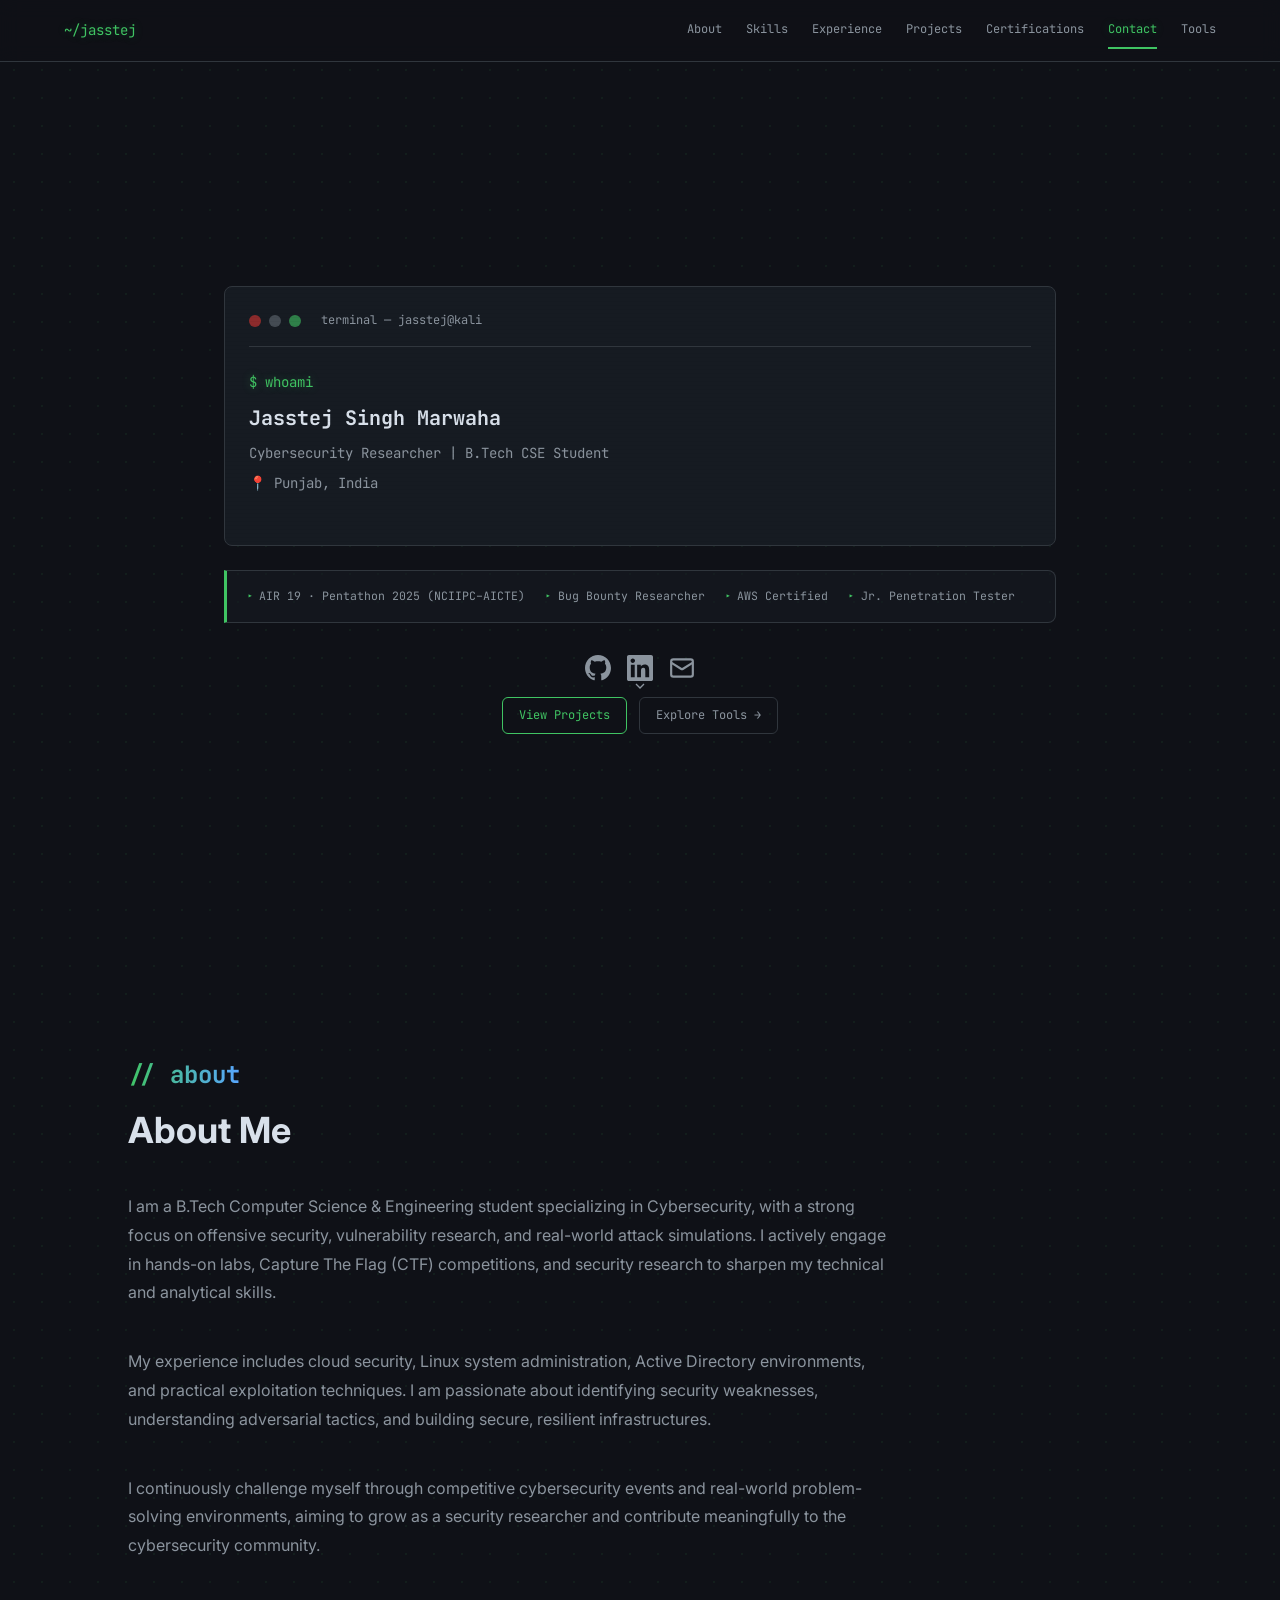
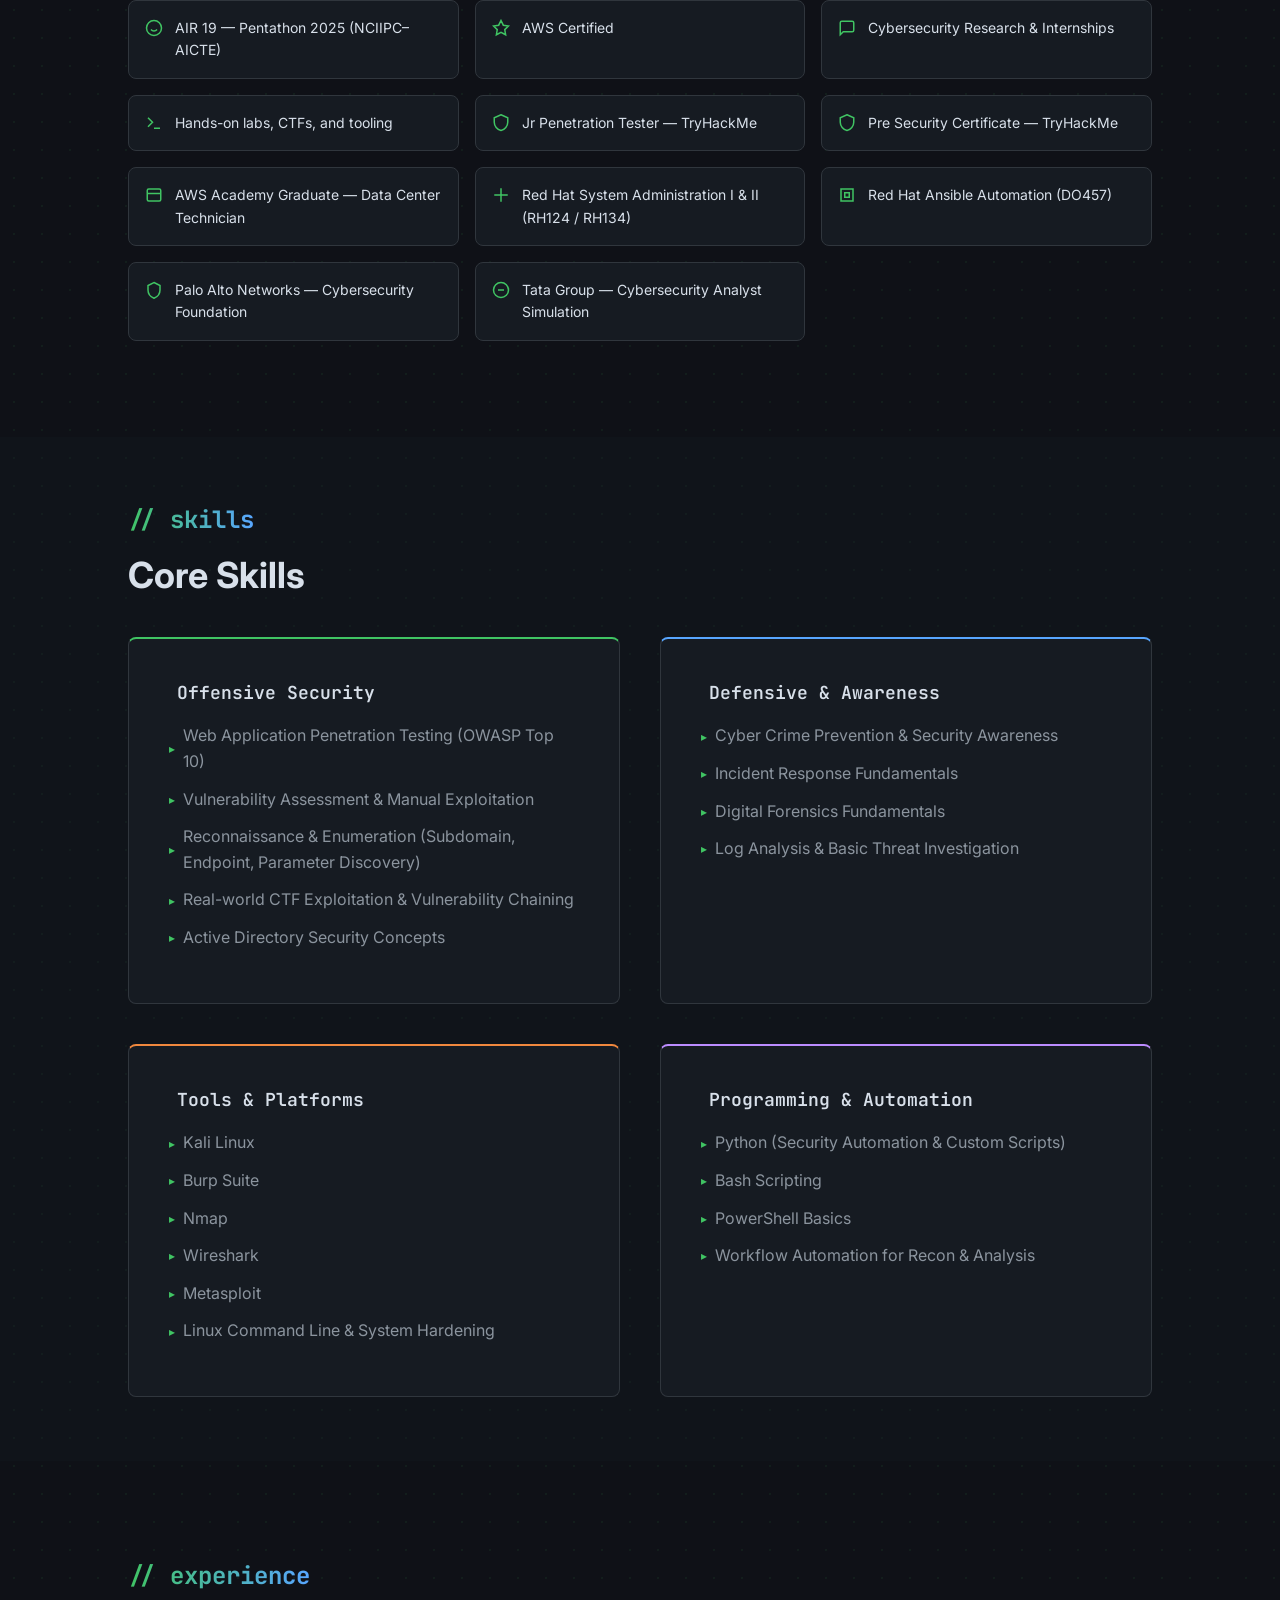
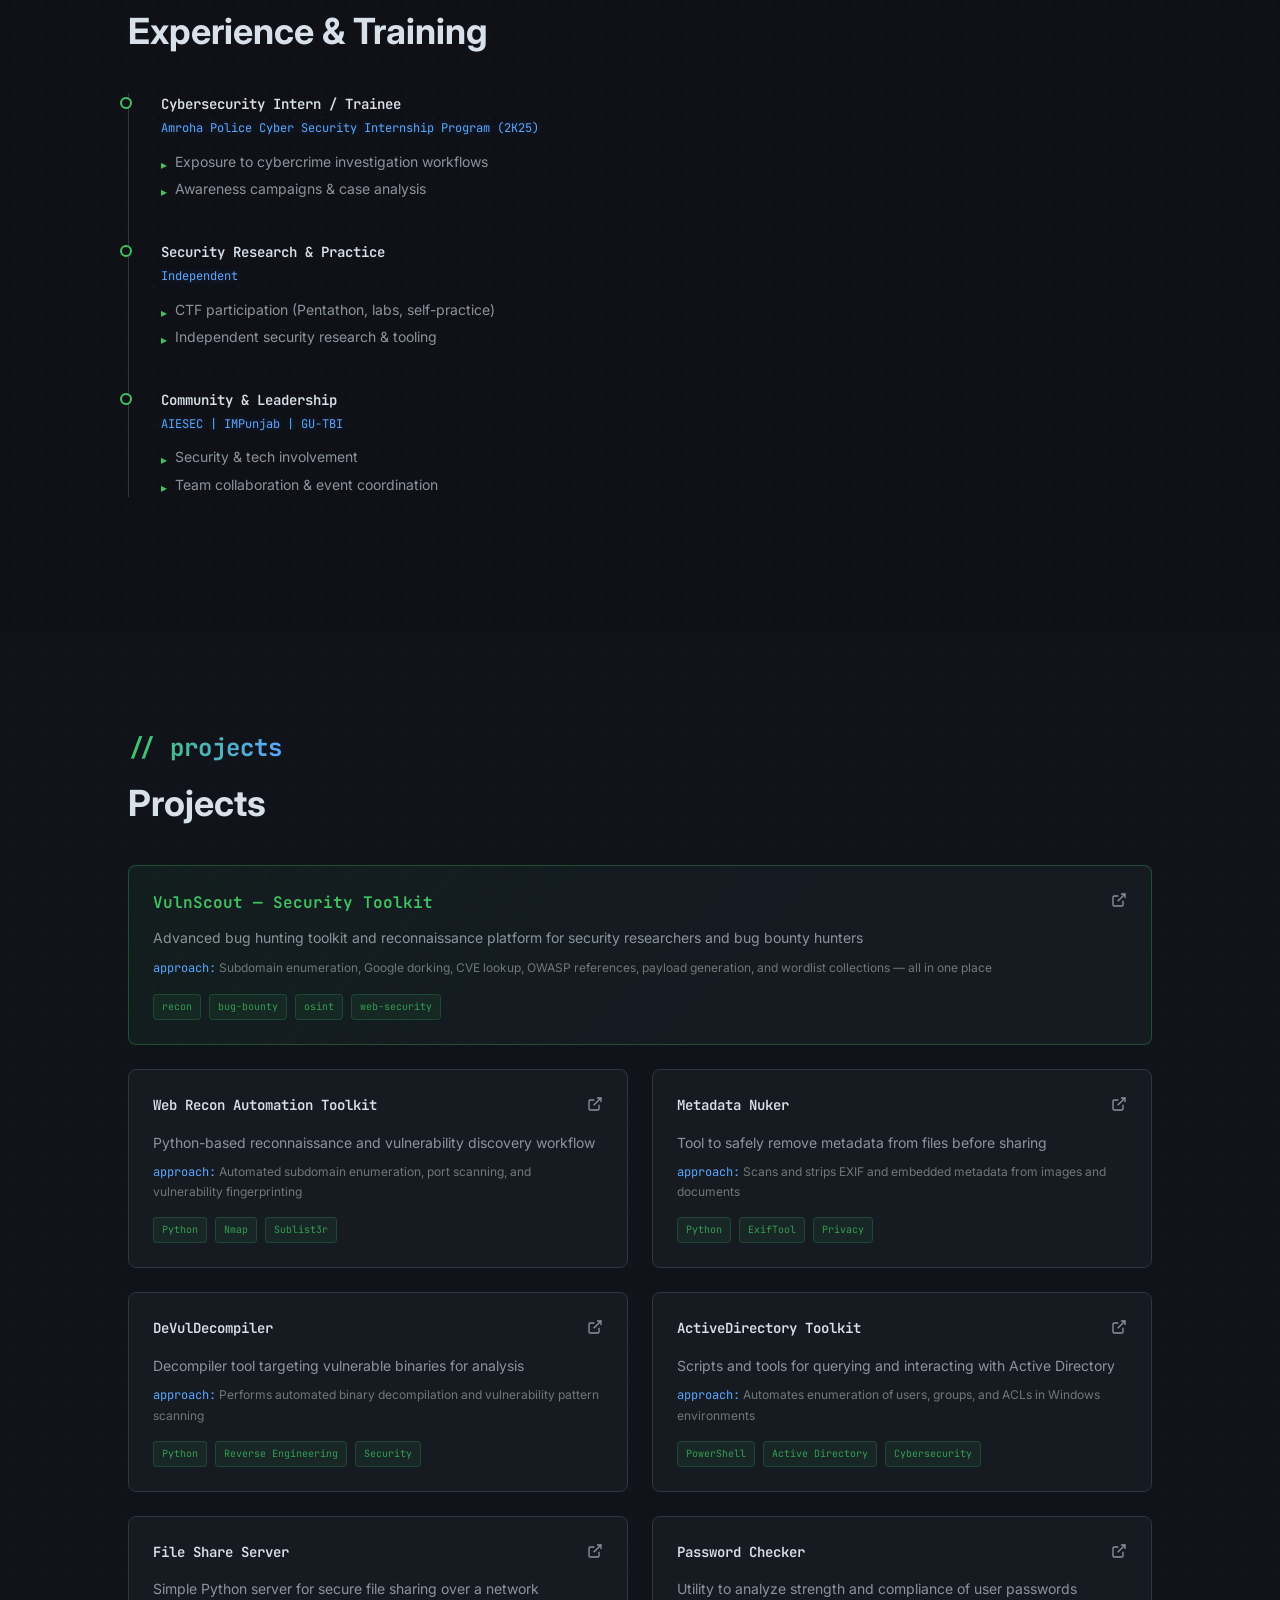
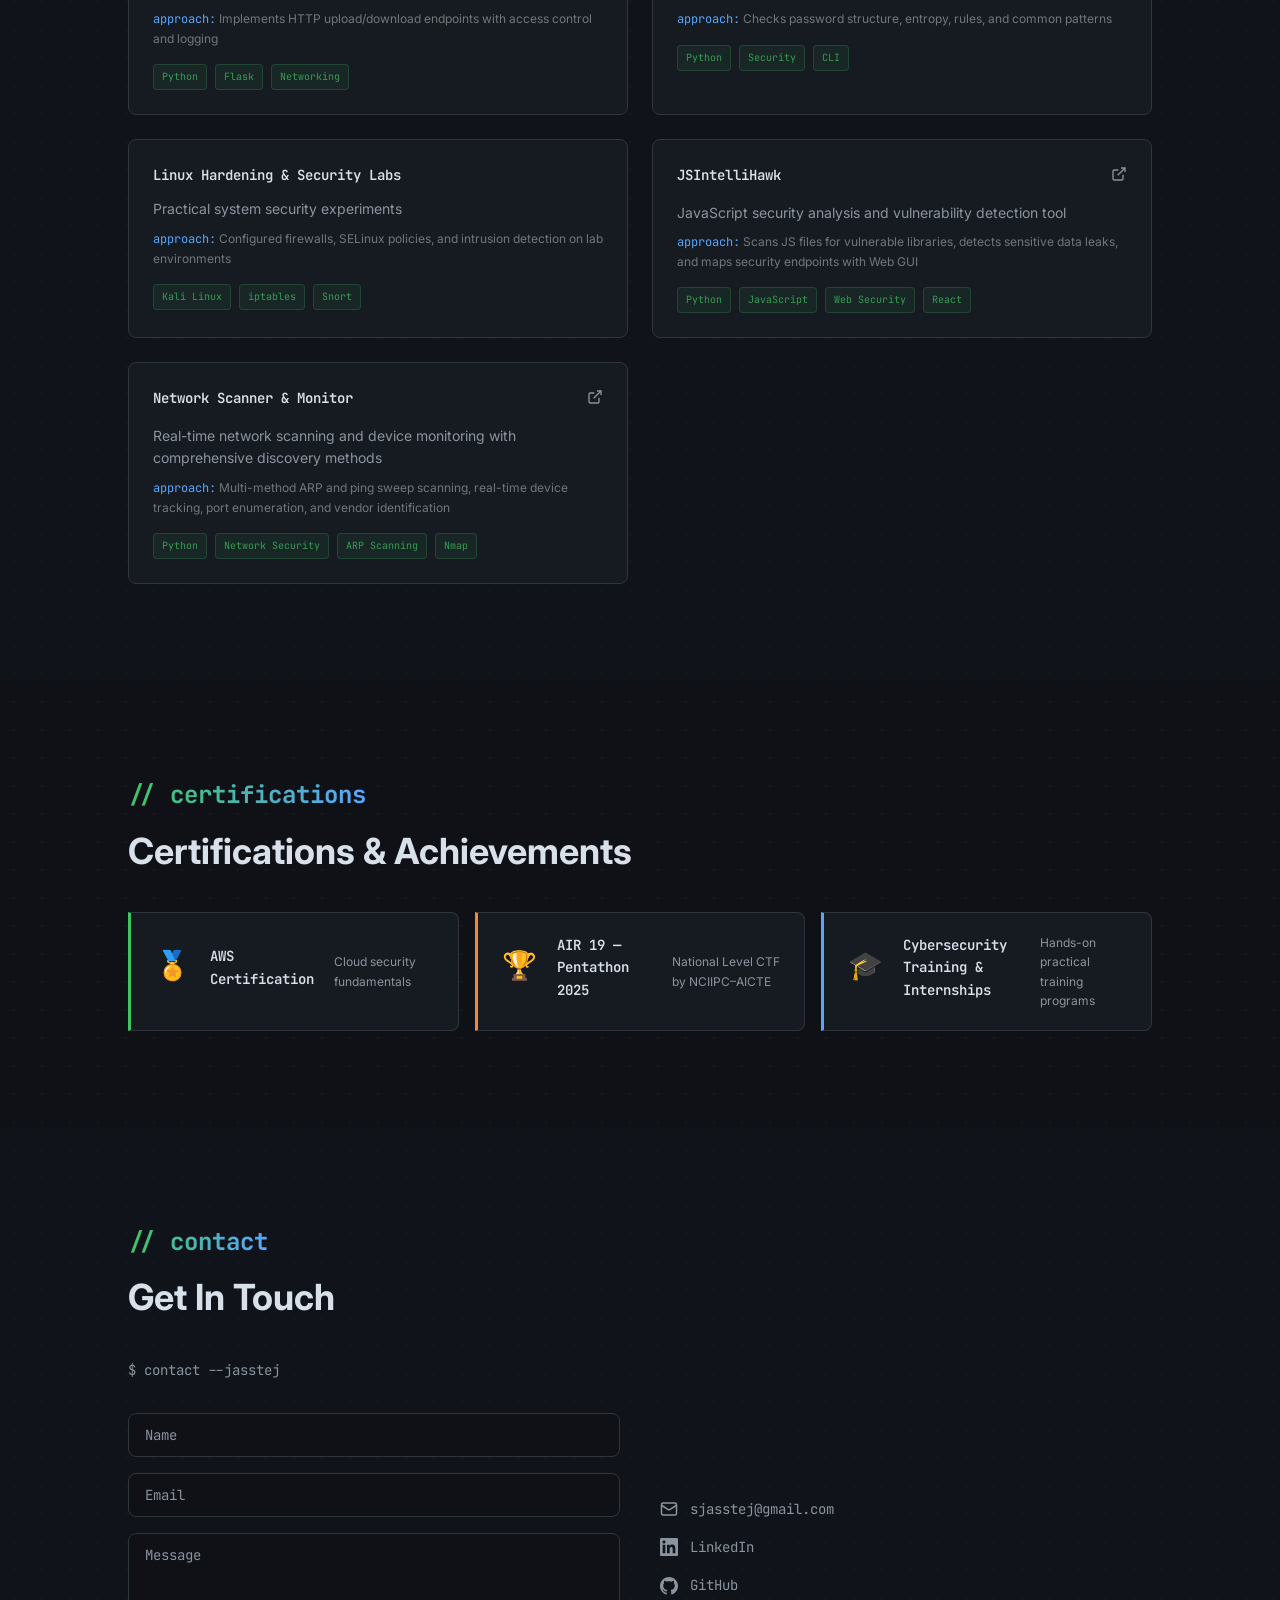
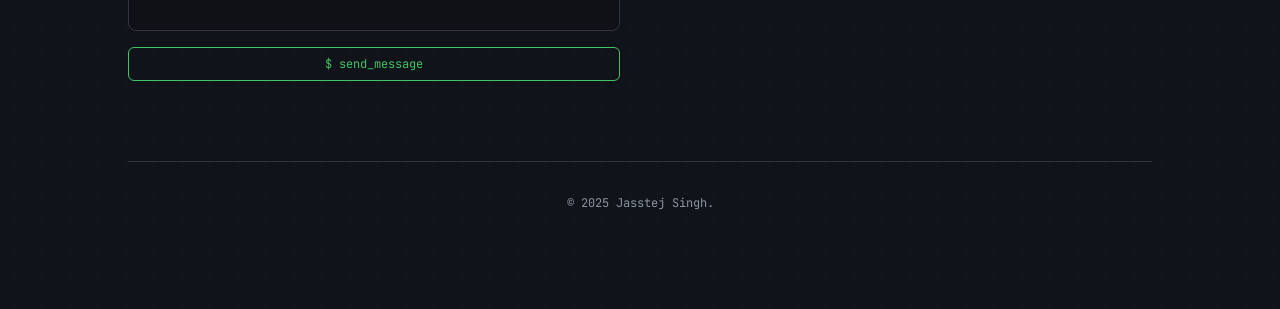
==== index.html @ 5287cfc9 "feat: fill out hero section with stats strip and second CTA - Add quick-stats strip below terminal (" ====
<!DOCTYPE html>
<html lang="en">

<head>
    <meta charset="UTF-8">
    <meta name="viewport" content="width=device-width, initial-scale=1.0">
    <title>Jasstej Singh - Cybersecurity Researcher</title>
    <link rel="stylesheet" href="styles.css">
</head>

<body>
    <!-- Navigation -->
    <nav class="navbar">
        <div class="navbar-container">
            <span class="navbar-logo">~/jasstej</span>

            <!-- Desktop Menu -->
            <div class="nav-links-desktop">
                <a href="#about" class="nav-link">About</a>
                <a href="#skills" class="nav-link">Skills</a>
                <a href="#experience" class="nav-link">Experience</a>
                <a href="#projects" class="nav-link">Projects</a>
                <a href="#certifications" class="nav-link">Certifications</a>
                <a href="#contact" class="nav-link">Contact</a>
                <a href="https://tools.jasstej.tech" class="nav-link" target="_blank" rel="noopener noreferrer">Tools</a>
            </div>

            <!-- Mobile Menu Toggle -->
            <button class="mobile-menu-toggle" id="mobileMenuBtn">
                <span></span>
                <span></span>
                <span></span>
            </button>
        </div>

        <!-- Mobile Menu -->
        <div class="nav-links-mobile" id="mobileMenu">
            <a href="#about" class="nav-link">About</a>
            <a href="#skills" class="nav-link">Skills</a>
            <a href="#experience" class="nav-link">Experience</a>
            <a href="#projects" class="nav-link">Projects</a>
            <a href="#certifications" class="nav-link">Certifications</a>
            <a href="#contact" class="nav-link">Contact</a>
            <a href="https://tools.jasstej.tech" class="nav-link" target="_blank" rel="noopener noreferrer">Tools</a>
        </div>
    </nav>

    <!-- Hero Section -->
    <section class="hero">
        <div class="hero-content">
            <div class="terminal-box">
                <!-- Terminal Header -->
                <div class="terminal-header">
                    <div class="terminal-button red"></div>
                    <div class="terminal-button yellow"></div>
                    <div class="terminal-button green"></div>
                    <span class="terminal-title">terminal — jasstej@kali</span>
                </div>

                <!-- Terminal Content -->
                <div class="terminal-body">
                    <div class="terminal-line command">
                        <span class="prefix">$ </span><span class="text">whoami</span>
                    </div>
                    <div class="terminal-line output name">Jasstej Singh Marwaha</div>
                    <div class="terminal-line output title">Cybersecurity Researcher | B.Tech CSE Student</div>
                    <div class="terminal-line output location">Punjab, India</div>
                    <div class="terminal-line command prompt">
                        $ <span class="cursor">▋</span>
                    </div>
                </div>
            </div>

            <!-- Quick Stats -->
            <div class="hero-stats">
                <span class="hero-stat"><span class="stat-bullet">▸</span> AIR 19 · Pentathon 2025 (NCIIPC–AICTE)</span>
                <span class="hero-stat"><span class="stat-bullet">▸</span> Bug Bounty Researcher</span>
                <span class="hero-stat"><span class="stat-bullet">▸</span> AWS Certified</span>
                <span class="hero-stat"><span class="stat-bullet">▸</span> Jr. Penetration Tester</span>
            </div>

            <!-- Social Links & CTAs -->
            <div class="hero-actions">
                <div class="social-links">
                    <a href="https://github.com/jasstej" target="_blank" rel="noopener noreferrer" class="social-icon"
                        title="GitHub">
                        <svg width="40" height="40" viewBox="0 0 24 24" fill="currentColor">
                            <path
                                d="M12 0c-6.626 0-12 5.373-12 12 0 5.302 3.438 9.8 8.207 11.387.599.111.793-.261.793-.577v-2.234c-3.338.726-4.033-1.416-4.033-1.416-.546-1.387-1.333-1.756-1.333-1.756-1.089-.745.083-.729.083-.729 1.205.084 1.839 1.237 1.839 1.237 1.07 1.834 2.807 1.304 3.492.997.107-.775.418-1.305.762-1.604-2.665-.305-5.467-1.334-5.467-5.931 0-1.311.469-2.381 1.236-3.221-.124-.303-.535-1.524.117-3.176 0 0 1.008-.322 3.301 1.23.957-.266 1.983-.399 3.003-.404 1.02.005 2.047.138 3.006.404 2.291-1.552 3.297-1.23 3.297-1.23.653 1.653.242 2.874.118 3.176.77.84 1.235 1.911 1.235 3.221 0 4.609-2.807 5.624-5.479 5.921.43.372.823 1.102.823 2.222v 3.293c0 .319.192.694.801.576 4.765-1.589 8.199-6.086 8.199-11.386 0-6.627-5.373-12-12-12z" />
                        </svg>
                    </a>
                    <a href="https://linkedin.com/in/jasstej-singh" target="_blank" rel="noopener noreferrer"
                        class="social-icon" title="LinkedIn">
                        <svg width="40" height="40" viewBox="0 0 24 24" fill="currentColor">
                            <path
                                d="M20.447 20.452h-3.554v-5.569c0-1.328-.027-3.037-1.852-3.037-1.853 0-2.136 1.445-2.136 2.939v5.667H9.351V9h3.414v1.561h.046c.477-.9 1.637-1.85 3.37-1.85 3.601 0 4.267 2.37 4.267 5.455v6.286zM5.337 7.433c-1.144 0-2.063-.926-2.063-2.065 0-1.138.92-2.063 2.063-2.063 1.14 0 2.064.925 2.064 2.063 0 1.139-.925 2.065-2.064 2.065zm1.782 13.019H3.555V9h3.564v11.452zM22.225 0H1.771C.792 0 0 .774 0 1.729v20.542C0 23.227.792 24 1.771 24h20.451C23.2 24 24 23.227 24 22.271V1.729C24 .774 23.2 0 22.225 0z" />
                        </svg>
                    </a>
                    <a href="mailto:jasstej@gmail.com" class="social-icon" title="Email">
                        <svg width="40" height="40" viewBox="0 0 24 24" fill="none" stroke="currentColor"
                            stroke-width="2">
                            <rect x="2" y="4" width="20" height="16" rx="2"></rect>
                            <path d="m22 7-8.97 5.7a1.94 1.94 0 0 1-2.06 0L2 7"></path>
                        </svg>
                    </a>
                </div>

                <div class="cta-buttons">
                    <a href="#projects" class="btn btn-primary">View Projects</a>
                    <a href="https://tools.jasstej.tech" target="_blank" rel="noopener noreferrer" class="btn btn-secondary">Explore Tools →</a>
                </div>
            </div>

            <!-- Scroll Indicator -->
            <div class="scroll-indicator">
                <svg width="16" height="16" viewBox="0 0 24 24" fill="none" stroke="currentColor" stroke-width="2">
                    <polyline points="6 9 12 15 18 9"></polyline>
                </svg>
            </div>
        </div>
    </section>

    <!-- About Section -->
    <section id="about" class="about-section">
        <div class="section-container">
            <div class="section-header">
                <h2 class="section-label">// about</h2>
                <h3 class="section-title">About Me</h3>
            </div>

            <p class="section-bio">
                I am a B.Tech Computer Science & Engineering student specializing in Cybersecurity, with a strong focus on offensive security, vulnerability research, and real-world attack simulations. I actively engage in hands-on labs, Capture The Flag (CTF) competitions, and security research to sharpen my technical and analytical skills.
            </p>

            <p class="section-bio">
                My experience includes cloud security, Linux system administration, Active Directory environments, and practical exploitation techniques. I am passionate about identifying security weaknesses, understanding adversarial tactics, and building secure, resilient infrastructures.
            </p>

            <p class="section-bio">
                I continuously challenge myself through competitive cybersecurity events and real-world problem-solving environments, aiming to grow as a security researcher and contribute meaningfully to the cybersecurity community.
            </p>

            <div class="highlights-grid">
                <div class="highlight-card">
                    <svg class="highlight-icon" viewBox="0 0 24 24" fill="none" stroke="currentColor" stroke-width="2">
                        <circle cx="12" cy="12" r="10"></circle>
                        <path d="M8 14s1.5 2 4 2 4-2 4-2"></path>
                        <line x1="9" y1="9" x2="9.01" y2="9"></line>
                        <line x1="15" y1="9" x2="15.01" y2="9"></line>
                    </svg>
                    <span>AIR 19 — Pentathon 2025 (NCIIPC–AICTE)</span>
                </div>
                <div class="highlight-card">
                    <svg class="highlight-icon" viewBox="0 0 24 24" fill="none" stroke="currentColor" stroke-width="2">
                        <path
                            d="M12 2l3.09 6.26L22 9.27l-5 4.87 1.18 6.88L12 17.77l-6.18 3.25L7 14.14 2 9.27l6.91-1.01L12 2z">
                        </path>
                    </svg>
                    <span>AWS Certified</span>
                </div>
                <div class="highlight-card">
                    <svg class="highlight-icon" viewBox="0 0 24 24" fill="none" stroke="currentColor" stroke-width="2">
                        <path d="M21 15a2 2 0 0 1-2 2H7l-4 4V5a2 2 0 0 1 2-2h14a2 2 0 0 1 2 2z"></path>
                    </svg>
                    <span>Cybersecurity Research & Internships</span>
                </div>
                <div class="highlight-card">
                    <svg class="highlight-icon" viewBox="0 0 24 24" fill="none" stroke="currentColor" stroke-width="2">
                        <polyline points="4 17 10 11 4 5"></polyline>
                        <line x1="12" y1="19" x2="20" y2="19"></line>
                    </svg>
                    <span>Hands-on labs, CTFs, and tooling</span>
                </div>
                <div class="highlight-card">
                    <svg class="highlight-icon" viewBox="0 0 24 24" fill="none" stroke="currentColor" stroke-width="2">
                        <path d="M12 1l9 4v6c0 5-3.8 9.7-9 11-5.2-1.3-9-6-9-11V5l9-4z"></path>
                    </svg>
                    <span>Jr Penetration Tester — TryHackMe</span>
                </div>
                <div class="highlight-card">
                    <svg class="highlight-icon" viewBox="0 0 24 24" fill="none" stroke="currentColor" stroke-width="2">
                        <path d="M12 1l9 4v6c0 5-3.8 9.7-9 11-5.2-1.3-9-6-9-11V5l9-4z"></path>
                    </svg>
                    <span>Pre Security Certificate — TryHackMe</span>
                </div>
                <div class="highlight-card">
                    <svg class="highlight-icon" viewBox="0 0 24 24" fill="none" stroke="currentColor" stroke-width="2">
                        <rect x="3" y="4" width="18" height="16" rx="2"></rect>
                        <line x1="3" y1="10" x2="21" y2="10"></line>
                    </svg>
                    <span>AWS Academy Graduate — Data Center Technician</span>
                </div>
                <div class="highlight-card">
                    <svg class="highlight-icon" viewBox="0 0 24 24" fill="none" stroke="currentColor" stroke-width="2">
                        <path d="M3 12h18"></path>
                        <path d="M12 3v18"></path>
                    </svg>
                    <span>Red Hat System Administration I & II (RH124 / RH134)</span>
                </div>
                <div class="highlight-card">
                    <svg class="highlight-icon" viewBox="0 0 24 24" fill="none" stroke="currentColor" stroke-width="2">
                        <path d="M4 4h16v16H4z"></path>
                        <path d="M9 9h6v6H9z"></path>
                    </svg>
                    <span>Red Hat Ansible Automation (DO457)</span>
                </div>
                <div class="highlight-card">
                    <svg class="highlight-icon" viewBox="0 0 24 24" fill="none" stroke="currentColor" stroke-width="2">
                        <path d="M12 2l8 4v6c0 5-3 9-8 11-5-2-8-6-8-11V6l8-4z"></path>
                    </svg>
                    <span>Palo Alto Networks — Cybersecurity Foundation</span>
                </div>
                <div class="highlight-card">
                    <svg class="highlight-icon" viewBox="0 0 24 24" fill="none" stroke="currentColor" stroke-width="2">
                        <circle cx="12" cy="12" r="10"></circle>
                        <path d="M8 12h8"></path>
                    </svg>
                    <span>Tata Group — Cybersecurity Analyst Simulation</span>
                </div>
            </div>
        </div>
    </section>


    <!-- Skills Section -->
    <section id="skills" class="skills-section">
        <div class="section-container">
            <div class="section-header">
                <h2 class="section-label">// skills</h2>
                <h3 class="section-title">Core Skills</h3>
            </div>

            <div class="skills-grid">
                <div class="skill-card">
                    <div class="skill-header">
                        <span class="skill-icon"></span>
                        <h4>Offensive Security</h4>
                    </div>
                    <ul class="skill-list">
                        <li>Web Application Penetration Testing (OWASP Top 10)</li>
                        <li>Vulnerability Assessment & Manual Exploitation</li>
                        <li>Reconnaissance & Enumeration (Subdomain, Endpoint, Parameter Discovery)</li>
                        <li>Real-world CTF Exploitation & Vulnerability Chaining</li>
                        <li>Active Directory Security Concepts</li>
                    </ul>
                </div>

                <div class="skill-card">
                    <div class="skill-header">
                        <span class="skill-icon"></span>
                        <h4>Defensive & Awareness</h4>
                    </div>
                    <ul class="skill-list">
                        <li>Cyber Crime Prevention & Security Awareness</li>
                        <li>Incident Response Fundamentals</li>
                        <li>Digital Forensics Fundamentals</li>
                        <li>Log Analysis & Basic Threat Investigation</li>
                    </ul>
                </div>

                <div class="skill-card">
                    <div class="skill-header">
                        <span class="skill-icon"></span>
                        <h4>Tools & Platforms</h4>
                    </div>
                    <ul class="skill-list">
                        <li>Kali Linux</li>
                        <li>Burp Suite</li>
                        <li>Nmap</li>
                        <li>Wireshark</li>
                        <li>Metasploit</li>
                        <li>Linux Command Line & System Hardening</li>
                    </ul>
                </div>

                <div class="skill-card">
                    <div class="skill-header">
                        <span class="skill-icon"></span>
                        <h4>Programming & Automation</h4>
                    </div>
                    <ul class="skill-list">
                        <li>Python (Security Automation & Custom Scripts)</li>
                        <li>Bash Scripting</li>
                        <li>PowerShell Basics</li>
                        <li>Workflow Automation for Recon & Analysis</li>
                    </ul>
                </div>
            </div>
        </div>
    </section>

    <!-- Experience Section -->
    <section id="experience" class="experience-section">
        <div class="section-container">
            <div class="section-header">
                <h2 class="section-label">// experience</h2>
                <h3 class="section-title">Experience & Training</h3>
            </div>

            <div class="experience-timeline">
                <div class="timeline-item">
                    <div class="timeline-dot"></div>
                    <div class="timeline-content">
                        <h4 class="experience-role">Cybersecurity Intern / Trainee</h4>
                        <p class="experience-org">Amroha Police Cyber Security Internship Program (2K25)</p>
                        <ul class="experience-details">
                            <li>Exposure to cybercrime investigation workflows</li>
                            <li>Awareness campaigns & case analysis</li>
                        </ul>
                    </div>
                </div>

                <div class="timeline-item">
                    <div class="timeline-dot"></div>
                    <div class="timeline-content">
                        <h4 class="experience-role">Security Research & Practice</h4>
                        <p class="experience-org">Independent</p>
                        <ul class="experience-details">
                            <li>CTF participation (Pentathon, labs, self-practice)</li>
                            <li>Independent security research & tooling</li>
                        </ul>
                    </div>
                </div>

                <div class="timeline-item">
                    <div class="timeline-dot"></div>
                    <div class="timeline-content">
                        <h4 class="experience-role">Community & Leadership</h4>
                        <p class="experience-org">AIESEC | IMPunjab | GU-TBI</p>
                        <ul class="experience-details">
                            <li>Security & tech involvement</li>
                            <li>Team collaboration & event coordination</li>
                        </ul>
                    </div>
                </div>
            </div>
        </div>
    </section>

    <!-- Projects Section -->
    <section id="projects" class="projects-section">
        <div class="section-container">
            <div class="section-header">
                <h2 class="section-label">// projects</h2>
                <h3 class="section-title">Projects</h3>
            </div>


            <div class="projects-grid">
                <div class="project-card project-card-featured">
                    <div class="project-header">
                        <h4 class="project-title">VulnScout — Security Toolkit</h4>
                        <a href="https://tools.jasstej.tech" target="_blank" rel="noopener noreferrer"
                            class="project-link" title="Open tools.jasstej.tech">
                            <svg width="16" height="16" viewBox="0 0 24 24" fill="none" stroke="currentColor"
                                stroke-width="2">
                                <path d="M18 13v6a2 2 0 0 1-2 2H5a2 2 0 0 1-2-2V8a2 2 0 0 1 2-2h6"></path>
                                <polyline points="15 3 21 3 21 9"></polyline>
                                <line x1="10" y1="14" x2="21" y2="3"></line>
                            </svg>
                        </a>
                    </div>
                    <p class="project-description">Advanced bug hunting toolkit and reconnaissance platform for security researchers and bug bounty hunters</p>
                    <p class="project-approach"><span class="approach-label">approach:</span> Subdomain enumeration, Google dorking, CVE lookup, OWASP references, payload generation, and wordlist collections — all in one place</p>
                    <div class="project-tags">
                        <span class="tag">recon</span>
                        <span class="tag">bug-bounty</span>
                        <span class="tag">osint</span>
                        <span class="tag">web-security</span>
                    </div>
                </div>

                <div class="project-card">
                    <div class="project-header">
                        <h4 class="project-title">Web Recon Automation Toolkit</h4>
                        <a href="https://github.com/jasstej/DorkVault" target="_blank" rel="noopener noreferrer"
                            class="project-link">
                            <svg width="16" height="16" viewBox="0 0 24 24" fill="none" stroke="currentColor"
                                stroke-width="2">
                                <path d="M18 13v6a2 2 0 0 1-2 2H5a2 2 0 0 1-2-2V8a2 2 0 0 1 2-2h6"></path>
                                <polyline points="15 3 21 3 21 9"></polyline>
                                <line x1="10" y1="14" x2="21" y2="3"></line>
                            </svg>
                        </a>
                    </div>
                    <p class="project-description">Python-based reconnaissance and vulnerability discovery workflow</p>
                    <p class="project-approach"><span class="approach-label">approach:</span> Automated subdomain
                        enumeration, port scanning, and vulnerability fingerprinting</p>
                    <div class="project-tags">
                        <span class="tag">Python</span>
                        <span class="tag">Nmap</span>
                        <span class="tag">Sublist3r</span>
                    </div>
                </div>

                <div class="project-card">
                    <div class="project-header">
                        <h4 class="project-title">Metadata Nuker</h4>
                        <a href="https://github.com/jasstej/Metadata_nuker" target="_blank" rel="noopener noreferrer"
                            class="project-link">
                            <svg width="16" height="16" viewBox="0 0 24 24" fill="none" stroke="currentColor"
                                stroke-width="2">
                                <path d="M18 13v6a2 2 0 0 1-2 2H5a2 2 0 0 1-2-2V8a2 2 0 0 1 2-2h6"></path>
                                <polyline points="15 3 21 3 21 9"></polyline>
                                <line x1="10" y1="14" x2="21" y2="3"></line>
                            </svg>
                        </a>
                    </div>
                    <p class="project-description">Tool to safely remove metadata from files before sharing</p>
                    <p class="project-approach">
                        <span class="approach-label">approach:</span> Scans and strips EXIF and embedded metadata from
                        images and documents
                    </p>
                    <div class="project-tags">
                        <span class="tag">Python</span>
                        <span class="tag">ExifTool</span>
                        <span class="tag">Privacy</span>
                    </div>
                </div>

                <div class="project-card">
                    <div class="project-header">
                        <h4 class="project-title">DeVulDecompiler</h4>
                        <a href="https://github.com/jasstej/DeVulDecompiler" target="_blank" rel="noopener noreferrer"
                            class="project-link">
                            <svg width="16" height="16" viewBox="0 0 24 24" fill="none" stroke="currentColor"
                                stroke-width="2">
                                <path d="M18 13v6a2 2 0 0 1-2 2H5a2 2 0 0 1-2-2V8a2 2 0 0 1 2-2h6"></path>
                                <polyline points="15 3 21 3 21 9"></polyline>
                                <line x1="10" y1="14" x2="21" y2="3"></line>
                            </svg>
                        </a>
                    </div>
                    <p class="project-description">Decompiler tool targeting vulnerable binaries for analysis</p>
                    <p class="project-approach">
                        <span class="approach-label">approach:</span> Performs automated binary decompilation and
                        vulnerability pattern scanning
                    </p>
                    <div class="project-tags">
                        <span class="tag">Python</span>
                        <span class="tag">Reverse Engineering</span>
                        <span class="tag">Security</span>
                    </div>
                </div>

                <div class="project-card">
                    <div class="project-header">
                        <h4 class="project-title">ActiveDirectory Toolkit</h4>
                        <a href="https://github.com/jasstej/ActiveDirectory" target="_blank" rel="noopener noreferrer"
                            class="project-link">
                            <svg width="16" height="16" viewBox="0 0 24 24" fill="none" stroke="currentColor"
                                stroke-width="2">
                                <path d="M18 13v6a2 2 0 0 1-2 2H5a2 2 0 0 1-2-2V8a2 2 0 0 1 2-2h6"></path>
                                <polyline points="15 3 21 3 21 9"></polyline>
                                <line x1="10" y1="14" x2="21" y2="3"></line>
                            </svg>
                        </a>
                    </div>
                    <p class="project-description">Scripts and tools for querying and interacting with Active Directory
                    </p>
                    <p class="project-approach">
                        <span class="approach-label">approach:</span> Automates enumeration of users, groups, and ACLs
                        in Windows environments
                    </p>
                    <div class="project-tags">
                        <span class="tag">PowerShell</span>
                        <span class="tag">Active Directory</span>
                        <span class="tag">Cybersecurity</span>
                    </div>
                </div>
                <div class="project-card">
                    <div class="project-header">
                        <h4 class="project-title">File Share Server</h4>
                        <a href="https://github.com/jasstej/file-share-server" target="_blank" rel="noopener noreferrer"
                            class="project-link">
                            <svg width="16" height="16" viewBox="0 0 24 24" fill="none" stroke="currentColor"
                                stroke-width="2">
                                <path d="M18 13v6a2 2 0 0 1-2 2H5a2 2 0 0 1-2-2V8a2 2 0 0 1 2-2h6"></path>
                                <polyline points="15 3 21 3 21 9"></polyline>
                                <line x1="10" y1="14" x2="21" y2="3"></line>
                            </svg>
                        </a>
                    </div>
                    <p class="project-description">Simple Python server for secure file sharing over a network</p>
                    <p class="project-approach">
                        <span class="approach-label">approach:</span> Implements HTTP upload/download endpoints with
                        access control and logging
                    </p>
                    <div class="project-tags">
                        <span class="tag">Python</span>
                        <span class="tag">Flask</span>
                        <span class="tag">Networking</span>
                    </div>
                </div>
                <div class="project-card">
                    <div class="project-header">
                        <h4 class="project-title">Password Checker</h4>
                        <a href="https://github.com/jasstej/Password_checker" target="_blank" rel="noopener noreferrer"
                            class="project-link">
                            <svg width="16" height="16" viewBox="0 0 24 24" fill="none" stroke="currentColor"
                                stroke-width="2">
                                <path d="M18 13v6a2 2 0 0 1-2 2H5a2 2 0 0 1-2-2V8a2 2 0 0 1 2-2h6"></path>
                                <polyline points="15 3 21 3 21 9"></polyline>
                                <line x1="10" y1="14" x2="21" y2="3"></line>
                            </svg>
                        </a>
                    </div>
                    <p class="project-description">Utility to analyze strength and compliance of user passwords</p>
                    <p class="project-approach">
                        <span class="approach-label">approach:</span> Checks password structure, entropy, rules, and
                        common patterns
                    </p>
                    <div class="project-tags">
                        <span class="tag">Python</span>
                        <span class="tag">Security</span>
                        <span class="tag">CLI</span>
                    </div>
                </div>

                <div class="project-card">
                    <div class="project-header">
                        <h4 class="project-title">Linux Hardening & Security Labs</h4>
                    </div>
                    <p class="project-description">Practical system security experiments</p>
                    <p class="project-approach"><span class="approach-label">approach:</span> Configured firewalls,
                        SELinux policies, and intrusion detection on lab environments</p>
                    <div class="project-tags">
                        <span class="tag">Kali Linux</span>
                        <span class="tag">iptables</span>
                        <span class="tag">Snort</span>
                    </div>
                </div>

                <div class="project-card">
                    <div class="project-header">
                        <h4 class="project-title">JSIntelliHawk</h4>
                        <a href="https://github.com/jasstej/JSIntelliHawk" target="_blank" rel="noopener noreferrer"
                            class="project-link">
                            <svg width="16" height="16" viewBox="0 0 24 24" fill="none" stroke="currentColor"
                                stroke-width="2">
                                <path d="M18 13v6a2 2 0 0 1-2 2H5a2 2 0 0 1-2-2V8a2 2 0 0 1 2-2h6"></path>
                                <polyline points="15 3 21 3 21 9"></polyline>
                                <line x1="10" y1="14" x2="21" y2="3"></line>
                            </svg>
                        </a>
                    </div>
                    <p class="project-description">JavaScript security analysis and vulnerability detection tool</p>
                    <p class="project-approach"><span class="approach-label">approach:</span> Scans JS files for vulnerable libraries, detects sensitive data leaks, and maps security endpoints with Web GUI</p>
                    <div class="project-tags">
                        <span class="tag">Python</span>
                        <span class="tag">JavaScript</span>
                        <span class="tag">Web Security</span>
                        <span class="tag">React</span>
                    </div>
                </div>

                <div class="project-card">
                    <div class="project-header">
                        <h4 class="project-title">Network Scanner & Monitor</h4>
                        <a href="https://github.com/jasstej/scanner" target="_blank" rel="noopener noreferrer"
                            class="project-link">
                            <svg width="16" height="16" viewBox="0 0 24 24" fill="none" stroke="currentColor"
                                stroke-width="2">
                                <path d="M18 13v6a2 2 0 0 1-2 2H5a2 2 0 0 1-2-2V8a2 2 0 0 1 2-2h6"></path>
                                <polyline points="15 3 21 3 21 9"></polyline>
                                <line x1="10" y1="14" x2="21" y2="3"></line>
                            </svg>
                        </a>
                    </div>
                    <p class="project-description">Real-time network scanning and device monitoring with comprehensive discovery methods</p>
                    <p class="project-approach"><span class="approach-label">approach:</span> Multi-method ARP and ping sweep scanning, real-time device tracking, port enumeration, and vendor identification</p>
                    <div class="project-tags">
                        <span class="tag">Python</span>
                        <span class="tag">Network Security</span>
                        <span class="tag">ARP Scanning</span>
                        <span class="tag">Nmap</span>
                    </div>
                </div>
            </div>
        </div>
    </section>

    <!-- Certifications Section -->
    <section id="certifications" class="certifications-section">
        <div class="section-container">
            <div class="section-header">
                <h2 class="section-label">// certifications</h2>
                <h3 class="section-title">Certifications & Achievements</h3>
            </div>

            <div class="certifications-grid">
                <div class="cert-card">
                    <div class="cert-icon">🏅</div>
                    <h4 class="cert-title">AWS Certification</h4>
                    <p class="cert-description">Cloud security fundamentals</p>
                </div>

                <div class="cert-card">
                    <div class="cert-icon">🏆</div>
                    <h4 class="cert-title">AIR 19 — Pentathon 2025</h4>
                    <p class="cert-description">National Level CTF by NCIIPC–AICTE</p>
                </div>

                <div class="cert-card">
                    <div class="cert-icon">🎓</div>
                    <h4 class="cert-title">Cybersecurity Training & Internships</h4>
                    <p class="cert-description">Hands-on practical training programs</p>
                </div>
            </div>
        </div>
    </section>

    <!-- Contact Section -->
    <section id="contact" class="contact-section">
        <div class="section-container">
            <div class="section-header">
                <h2 class="section-label">// contact</h2>
                <h3 class="section-title">Get In Touch</h3>
                <p class="contact-subtitle">$ contact --jasstej</p>
            </div>

            <div class="contact-content">
                <form class="contact-form" id="contactForm">
                    <input type="text" placeholder="Name" id="nameInput" required class="contact-input">
                    <input type="email" placeholder="Email" id="emailInput" required class="contact-input">
                    <textarea placeholder="Message" rows="4" id="messageInput" required
                        class="contact-input contact-textarea"></textarea>
                    <button type="submit" class="btn btn-primary">$ send_message</button>
                </form>

                <div class="contact-links">
                    <a href="mailto:sjasstej@gmail.com" class="contact-link">
                        <svg width="18" height="18" viewBox="0 0 24 24" fill="none" stroke="currentColor"
                            stroke-width="2">
                            <rect x="2" y="4" width="20" height="16" rx="2"></rect>
                            <path d="m22 7-8.97 5.7a1.94 1.94 0 0 1-2.06 0L2 7"></path>
                        </svg>
                        <span>sjasstej@gmail.com</span>
                    </a>
                    <a href="https://linkedin.com/in/jasstej-singh" target="_blank" rel="noopener noreferrer"
                        class="contact-link">
                        <svg width="18" height="18" viewBox="0 0 24 24" fill="currentColor">
                            <path
                                d="M20.447 20.452h-3.554v-5.569c0-1.328-.027-3.037-1.852-3.037-1.853 0-2.136 1.445-2.136 2.939v5.667H9.351V9h3.414v1.561h.046c.477-.9 1.637-1.85 3.37-1.85 3.601 0 4.267 2.37 4.267 5.455v6.286zM5.337 7.433c-1.144 0-2.063-.926-2.063-2.065 0-1.138.92-2.063 2.063-2.063 1.14 0 2.064.925 2.064 2.063 0 1.139-.925 2.065-2.064 2.065zm1.782 13.019H3.555V9h3.564v11.452zM22.225 0H1.771C.792 0 0 .774 0 1.729v20.542C0 23.227.792 24 1.771 24h20.451C23.2 24 24 23.227 24 22.271V1.729C24 .774 23.2 0 22.225 0z" />
                        </svg>
                        <span>LinkedIn</span>
                    </a>
                    <a href="https://github.com/jasstej" target="_blank" rel="noopener noreferrer" class="contact-link">
                        <svg width="18" height="18" viewBox="0 0 24 24" fill="currentColor">
                            <path
                                d="M12 0c-6.626 0-12 5.373-12 12 0 5.302 3.438 9.8 8.207 11.387.599.111.793-.261.793-.577v-2.234c-3.338.726-4.033-1.416-4.033-1.416-.546-1.387-1.333-1.756-1.333-1.756-1.089-.745.083-.729.083-.729 1.205.084 1.839 1.237 1.839 1.237 1.07 1.834 2.807 1.304 3.492.997.107-.775.418-1.305.762-1.604-2.665-.305-5.467-1.334-5.467-5.931 0-1.311.469-2.381 1.236-3.221-.124-.303-.535-1.524.117-3.176 0 0 1.008-.322 3.301 1.23.957-.266 1.983-.399 3.003-.404 1.02.005 2.047.138 3.006.404 2.291-1.552 3.297-1.23 3.297-1.23.653 1.653.242 2.874.118 3.176.77.84 1.235 1.911 1.235 3.221 0 4.609-2.807 5.624-5.479 5.921.43.372.823 1.102.823 2.222v3.293c0 .319.192.694.801.576 4.765-1.589 8.199-6.086 8.199-11.386 0-6.627-5.373-12-12-12z" />
                        </svg>
                        <span>GitHub</span>
                    </a>
                </div>
            </div>

            <!-- Footer -->
            <div class="footer">
                <p>&copy; 2025 Jasstej Singh.</p>
            </div>
        </div>
    </section>

    <script src="script.js"></script>
</body>

</html>
---- styles.css ----
/* =====================
   IMPORT FONTS
   ===================== */
@import url('https://fonts.googleapis.com/css2?family=JetBrains+Mono:wght@300;400;500;600;700&family=Inter:wght@300;400;500;600;700&display=swap');

/* =====================
   CSS VARIABLES
   ===================== */
:root {
    --background: #0f1117;
    --foreground: #d8e0ea;
    --card: #161b22;
    --card-foreground: #d8e0ea;
    --primary: #40c463;
    --primary-foreground: #0f1117;
    --secondary: #58a6ff;
    --secondary-foreground: #0f1117;
    --muted: #21262d;
    --muted-foreground: #8b949e;
    --border: #30363d;
    --input: #30363d;
    --destructive: #da3633;
    --radius: 0.5rem;
}

/* =====================
   GLOBAL STYLES
   ===================== */
* {
    margin: 0;
    padding: 0;
    box-sizing: border-box;
    border-color: var(--border);
}

html {
    scroll-behavior: smooth;
}

body {
    background-color: var(--background);
    color: var(--foreground);
    font-family: 'Inter', sans-serif;
    line-height: 1.6;
}

/* =====================
   SCROLLBAR STYLING
   ===================== */
::-webkit-scrollbar {
    width: 6px;
}

::-webkit-scrollbar-track {
    background: var(--background);
}

::-webkit-scrollbar-thumb {
    background: #30363d;
    border-radius: 3px;
}

::-webkit-scrollbar-thumb:hover {
    background: rgba(64, 196, 99, 0.4);
}

/* =====================
   TEXT SELECTION
   ===================== */
::selection {
    background: rgba(64, 196, 99, 0.3);
}

/* =====================
   UTILITY CLASSES
   ===================== */
.text-glow {
    text-shadow: 0 0 10px rgba(64, 196, 99, 0.3);
}

.text-glow-cyan {
    text-shadow: 0 0 10px rgba(88, 166, 255, 0.3);
}

.border-glow {
    box-shadow: 0 0 8px rgba(64, 196, 99, 0.15);
}

/* =====================
   NAVIGATION BAR
   ===================== */
.navbar {
    position: fixed;
    top: 0;
    left: 0;
    right: 0;
    z-index: 50;
    border-bottom: 1px solid var(--border);
    background-color: rgba(15, 17, 23, 0.8);
    backdrop-filter: blur(10px);
}

.navbar-container {
    max-width: 1200px;
    margin: 0 auto;
    display: flex;
    align-items: center;
    justify-content: space-between;
    padding: 0.75rem 1.5rem;
}

.navbar-logo {
    font-family: 'JetBrains Mono', monospace;
    font-size: 0.875rem;
    color: var(--primary);
    text-shadow: 0 0 10px rgba(64, 196, 99, 0.3);
}

/* Desktop Navigation */
.nav-links-desktop {
    display: none;
    gap: 1.5rem;
}

.nav-links-desktop.active {
    display: flex;
}

@media (min-width: 768px) {
    .nav-links-desktop {
        display: flex !important;
    }
}

.nav-link {
    font-family: 'JetBrains Mono', monospace;
    font-size: 0.75rem;
    color: var(--muted-foreground);
    text-decoration: none;
    transition: color 0.3s ease;
    padding: 0.5rem 0;
    border-bottom: 2px solid transparent;
}

.nav-link:hover,
.nav-link.active {
    color: var(--primary);
    text-shadow: 0 0 10px rgba(64, 196, 99, 0.3);
}

/* Mobile Menu Toggle */
.mobile-menu-toggle {
    display: flex;
    flex-direction: column;
    gap: 5px;
    background: none;
    border: none;
    cursor: pointer;
    padding: 0.5rem;
}

@media (min-width: 768px) {
    .mobile-menu-toggle {
        display: none;
    }
}

.mobile-menu-toggle span {
    width: 25px;
    height: 2px;
    background-color: var(--foreground);
    border-radius: 2px;
    transition: all 0.3s ease;
}

.mobile-menu-toggle.active span:nth-child(1) {
    transform: rotate(45deg) translate(10px, 10px);
}

.mobile-menu-toggle.active span:nth-child(2) {
    opacity: 0;
}

.mobile-menu-toggle.active span:nth-child(3) {
    transform: rotate(-45deg) translate(7px, -7px);
}

/* Mobile Navigation */
.nav-links-mobile {
    display: none;
    flex-direction: column;
    gap: 1rem;
    padding: 1rem;
    background-color: var(--card);
    border-bottom: 1px solid var(--border);
}

.nav-links-mobile.active {
    display: flex;
}

.nav-links-mobile .nav-link {
    padding: 0.75rem 0;
    font-size: 0.875rem;
}

/* =====================
   HERO SECTION
   ===================== */
.hero {
    min-height: 100vh;
    display: flex;
    align-items: center;
    justify-content: center;
    padding: 1.5rem;
    margin-top: 60px;
}

.hero-content {
    max-width: 48rem;
    width: 100%;
    position: relative;
}

/* Terminal Box */
.terminal-box {
    border-radius: 0.5rem;
    border: 1px solid var(--border);
    background-color: var(--card);
    padding: 1.5rem;
    font-family: 'JetBrains Mono', monospace;
    animation: fadeInUp .6s ease;
}

@keyframes fadeInUp {
    from {
        opacity: 0;
        transform: translateY(20px);
    }
    to {
        opacity: 1;
        transform: translateY(0);
    }
}

.terminal-header {
    display: flex;
    align-items: center;
    gap: 0.5rem;
    margin-bottom: 1.5rem;
    padding-bottom: 1rem;
    border-bottom: 1px solid var(--border);
}

.terminal-button {
    width: 12px;
    height: 12px;
    border-radius: 50%;
}

.terminal-button.red {
    background-color: rgba(218, 54, 51, 0.6);
}

.terminal-button.yellow {
    background-color: rgba(139, 148, 158, 0.4);
}

.terminal-button.green {
    background-color: rgba(64, 196, 99, 0.6);
}

.terminal-title {
    font-size: 0.75rem;
    color: var(--muted-foreground);
    margin-left: 0.75rem;
}

/* Terminal Body */
.terminal-body {
    min-height: 150px;
}

.terminal-line {
    line-height: 1.6;
    font-size: 0.875rem;
    margin-bottom: 0.5rem;
}

.terminal-line.command {
    color: var(--primary);
    text-shadow: 0 0 10px rgba(64, 196, 99, 0.3);
}

.terminal-line.command .prefix {
    font-weight: 600;
}

.terminal-line.output {
    color: var(--foreground);
}

.terminal-line.output.name {
    font-size: 1.125rem;
    font-weight: 700;
    margin-top: 0.5rem;
}

.terminal-line.output.title {
    color: var(--muted-foreground);
}

.terminal-line.output.location {
    color: var(--muted-foreground);
}

.terminal-line.prompt {
    margin-top: 1rem;
    color: var(--primary);
    text-shadow: 0 0 10px rgba(64, 196, 99, 0.3);
}

.cursor {
    animation: blink 1s infinite;
}

@keyframes blink {
    0%, 50% {
        opacity: 1;
    }
    51%, 100% {
        opacity: 0;
    }
}

/* Hero Actions */
.hero-actions {
    margin-top: 2rem;
    display: flex;
    flex-direction: column;
    gap: 1rem;
    animation: fadeIn 0.8s ease 0.3s both;
}

@keyframes fadeIn {
    from {
        opacity: 0;
    }
    to {
        opacity: 1;
    }
}

.social-links {
    display: flex;
    gap: 1rem;
    justify-content: center;
}

.social-icon {
    width: 20px;
    height: 20px;
    color: var(--muted-foreground);
    transition: color 0.3s ease;
    display: flex;
    align-items: center;
    justify-content: center;
}

.social-icon:hover {
    color: var(--primary);
}

.cta-buttons {
    display: flex;
    flex-direction: column;
    gap: 0.75rem;
    align-items: center;
    justify-content: center;
}

@media (min-width: 640px) {
    .cta-buttons {
        flex-direction: row;
    }
}

/* Buttons */
.btn {
    font-family: 'JetBrains Mono', monospace;
    font-size: 0.75rem;
    padding: 0.5rem 1rem;
    border-radius: 0.375rem;
    text-decoration: none;
    transition: all 0.3s ease;
    border: 1px solid;
    display: inline-block;
    text-align: center;
    cursor: pointer;
}

.btn-primary {
    border-color: var(--primary);
    color: var(--primary);
    background-color: transparent;
}

.btn-primary:hover {
    background-color: var(--primary);
    color: var(--primary-foreground);
}

.btn-secondary {
    border-color: var(--border);
    color: var(--muted-foreground);
    background-color: transparent;
}

.btn-secondary:hover {
    border-color: var(--primary);
    color: var(--primary);
}

/* Scroll Indicator */
.scroll-indicator {
    position: absolute;
    bottom: 2rem;
    left: 50%;
    transform: translateX(-50%);
    color: var(--muted-foreground);
    animation: bounce 2s infinite;
}

@keyframes bounce {
    0%, 100% {
        transform: translateX(-50%) translateY(0);
    }
    50% {
        transform: translateX(-50%) translateY(10px);
    }
}

/* =====================
   SECTIONS
   ===================== */
section {
    padding: 6rem 1.5rem;
}

.section-container {
    max-width: 56rem;
    margin: 0 auto;
}

.section-header {
    margin-bottom: 2rem;
}

.section-label {
    font-family: 'JetBrains Mono', monospace;
    /* font-size: 0.90rem; */
    color: var(--primary);
    text-shadow: 0 0 10px rgba(64, 196, 99, 0.3);
    margin-bottom: 0.5rem;
}

.section-title {
    font-size: 1.875rem;
    font-weight: 700;
    color: var(--foreground);
    margin-bottom: 2rem;
}

@media (min-width: 768px) {
    .section-title {
        font-size: 2.25rem;
    }
}

/* =====================
   ABOUT SECTION
   ===================== */
#about {
    background-color: transparent;
}

.section-bio {
    color: var(--muted-foreground);
    line-height: 1.8;
    margin-bottom: 2.5rem;
    max-width: 48rem;
}

.highlights-grid {
    display: grid;
    grid-template-columns: repeat(auto-fit, minmax(250px, 1fr));
    gap: 1rem;
}

.highlight-card {
    display: flex;
    align-items: flex-start;
    gap: 0.75rem;
    padding: 1rem;
    border-radius: 0.5rem;
    border: 1px solid var(--border);
    background-color: var(--card);
    transition: border-color 0.3s ease;
}

.highlight-card:hover {
    border-color: rgba(64, 196, 99, 0.3);
}

.highlight-icon {
    width: 18px;
    height: 18px;
    color: var(--primary);
    flex-shrink: 0;
    margin-top: 2px;
}

.highlight-card span {
    font-size: 0.875rem;
    color: var(--foreground);
}

/* =====================
   SKILLS SECTION
   ===================== */
#skills {
    background-color: rgba(22, 27, 34, 0.3);
    padding: 4rem 0;
}

.skills-grid {
    display: grid;
    grid-template-columns: repeat(2, 1fr);
    gap: 2.5rem;
}

.skill-card {
    border-radius: 0.5rem;
    border: 1px solid var(--border);
    background-color: var(--card);
    padding: 2.5rem;
    transition: border-color 0.3s ease;
}

.skill-card:hover {
    border-color: rgba(64, 196, 99, 0.3);
}

.skill-header {
    display: flex;
    align-items: center;
    gap: 0.5rem;
    margin-bottom: 1rem;
}

.skill-icon {
    font-size: 2rem;
}

.skill-header h4 {
    font-family: 'JetBrains Mono', monospace;
    font-size: 1.125rem;
    font-weight: 600;
    color: var(--foreground);
}

.skill-list {
    list-style: none;
    space-y: 0.5rem;
}

.skill-list li {
    display: flex;
    align-items: center;
    gap: 0.5rem;
    font-size: 1rem;
    color: var(--muted-foreground);
    margin-bottom: 0.75rem;
}

.skill-list li::before {
    content: "▸";
    color: var(--primary);
    font-size: 0.75rem;
}

/* =====================
   EXPERIENCE SECTION
   ===================== */
#experience {
    background-color: transparent;
}

.experience-timeline {
    position: relative;
    padding-left: 2rem;
    border-left: 1px solid var(--border);
}

.timeline-item {
    position: relative;
    margin-bottom: 2.5rem;
}

.timeline-dot {
    position: absolute;
    left: -41px;
    top: 4px;
    width: 12px;
    height: 12px;
    border-radius: 50%;
    border: 2px solid var(--primary);
    background-color: var(--background);
}

.timeline-content {
    padding-left: 0;
}

.experience-role {
    font-family: 'JetBrains Mono', monospace;
    font-size: 0.875rem;
    font-weight: 600;
    color: var(--foreground);
}

.experience-org {
    font-family: 'JetBrains Mono', monospace;
    font-size: 0.75rem;
    color: var(--secondary);
    text-shadow: 0 0 10px rgba(88, 166, 255, 0.3);
    margin-top: 0.25rem;
}

.experience-details {
    list-style: none;
    margin-top: 0.75rem;
    space-y: 0.25rem;
}

.experience-details li {
    font-size: 0.875rem;
    color: var(--muted-foreground);
    display: flex;
    align-items: flex-start;
    gap: 0.5rem;
    margin-bottom: 0.25rem;
}

.experience-details li::before {
    content: "▸";
    color: var(--primary);
    font-size: 0.75rem;
    margin-top: 0.25rem;
    flex-shrink: 0;
}

/* =====================
   PROJECTS SECTION
   ===================== */
#projects {
    background-color: rgba(22, 27, 34, 0.3);
}

.projects-grid {
    display: grid;
    gap: 1.5rem;
}

.project-card {
    border-radius: 0.5rem;
    border: 1px solid var(--border);
    background-color: var(--card);
    padding: 1.5rem;
    transition: border-color 0.3s ease;
}

.project-card:hover {
    border-color: rgba(64, 196, 99, 0.3);
}

.project-card:hover .project-title {
    color: var(--primary);
}

.project-header {
    display: flex;
    align-items: flex-start;
    justify-content: space-between;
    margin-bottom: 0.75rem;
}

.project-title {
    font-family: 'JetBrains Mono', monospace;
    font-size: 0.875rem;
    font-weight: 600;
    color: var(--foreground);
    transition: color 0.3s ease;
}

.project-link {
    color: var(--muted-foreground);
    transition: color 0.3s ease;
}

.project-link:hover {
    color: var(--primary);
}

.project-description {
    font-size: 0.875rem;
    color: var(--muted-foreground);
    margin-bottom: 0.5rem;
}

.project-approach {
    font-size: 0.75rem;
    color: #6f7878;
    margin-bottom: 1rem;
}

.approach-label {
    color: var(--secondary);
    font-family: 'JetBrains Mono', monospace;
}

.project-tags {
    display: flex;
    flex-wrap: wrap;
    gap: 0.5rem;
}

.tag {
    font-family: 'JetBrains Mono', monospace;
    font-size: 0.625rem;
    padding: 0.25rem 0.5rem;
    border-radius: 0.25rem;
    border: 1px solid var(--border);
    color: var(--muted-foreground);
}

/* =====================
   CERTIFICATIONS SECTION
   ===================== */
#certifications {
    background-color: transparent;
}

.certifications-grid {
    display: grid;
    grid-template-columns: repeat(auto-fit, minmax(200px, 1fr));
    gap: 1rem;
}

.cert-card {
    border-radius: 0.5rem;
    border: 1px solid var(--border);
    background-color: var(--card);
    padding: 1.5rem;
    text-align: center;
    transition: border-color 0.3s ease;
}

.cert-card:hover {
    border-color: rgba(64, 196, 99, 0.3);
}

.cert-icon {
    font-size: 2rem;
    margin-bottom: 0.75rem;
}

.cert-title {
    font-family: 'JetBrains Mono', monospace;
    font-size: 0.875rem;
    font-weight: 600;
    color: var(--foreground);
    margin-bottom: 0.5rem;
}

.cert-description {
    font-size: 0.75rem;
    color: var(--muted-foreground);
}

/* =====================
   CONTACT SECTION
   ===================== */
#contact {
    background-color: rgba(22, 27, 34, 0.3);
}

.contact-subtitle {
    font-family: 'JetBrains Mono', monospace;
    font-size: 0.875rem;
    color: var(--muted-foreground);
}

.contact-content {
    display: grid;
    grid-template-columns: 1fr;
    gap: 2.5rem;
    margin-bottom: 5rem;
}

@media (min-width: 768px) {
    .contact-content {
        grid-template-columns: 1fr 1fr;
    }
}

.contact-form {
    display: flex;
    flex-direction: column;
    gap: 1rem;
}

.contact-input {
    border-radius: 0.5rem;
    border: 1px solid var(--border);
    background-color: var(--background);
    padding: 0.75rem 1rem;
    font-size: 0.875rem;
    color: var(--foreground);
    font-family: 'JetBrains Mono', monospace;
    transition: border-color 0.3s ease;
}

.contact-input::placeholder {
    color: var(--muted-foreground);
}

.contact-input:focus {
    outline: none;
    border-color: var(--primary);
}

.contact-textarea {
    resize: none;
}

.contact-links {
    display: flex;
    flex-direction: column;
    justify-content: center;
    gap: 1rem;
}

.contact-link {
    display: flex;
    align-items: center;
    gap: 0.75rem;
    font-size: 0.875rem;
    color: var(--muted-foreground);
    text-decoration: none;
    font-family: 'JetBrains Mono', monospace;
    transition: color 0.3s ease;
}

.contact-link:hover {
    color: var(--primary);
}

.contact-link svg {
    flex-shrink: 0;
    width: 18px;
    height: 18px;
}

/* =====================
   FOOTER
   ===================== */
.footer {
    margin-top: 5rem;
    padding-top: 2rem;
    border-top: 1px solid var(--border);
    text-align: center;
    color: var(--muted-foreground);
    font-family: 'JetBrains Mono', monospace;
    font-size: 0.75rem;
}

/* =====================
   RESPONSIVE DESIGN
   ===================== */
@media (max-width: 640px) {
    section {
        padding: 3rem 1rem;
    }

    .section-title {
        font-size: 1.5rem;
    }

    .terminal-box {
        padding: 1rem;
    }

    .terminal-line {
        font-size: 0.75rem;
    }

    .terminal-line.output.name {
        font-size: 1rem;
    }
}

/* =====================
   OVERHAUL — VISUAL EFFECTS
   ===================== */

/* Dot-grid background */
body {
    background-image: radial-gradient(circle, rgba(64, 196, 99, 0.07) 1px, transparent 1px);
    background-size: 28px 28px;
}

/* Terminal box — pulse glow + scanlines */
.terminal-box {
    position: relative;
    overflow: hidden;
    animation: fadeInUp 0.6s ease, terminalGlow 5s ease-in-out 0.6s infinite;
}

.terminal-box::after {
    content: '';
    position: absolute;
    inset: 0;
    background: repeating-linear-gradient(
        0deg,
        transparent,
        transparent 3px,
        rgba(0, 0, 0, 0.04) 3px,
        rgba(0, 0, 0, 0.04) 4px
    );
    pointer-events: none;
    border-radius: 0.5rem;
}

@keyframes terminalGlow {
    0%, 100% { box-shadow: 0 0 10px rgba(64, 196, 99, 0.08); }
    50%       { box-shadow: 0 0 30px rgba(64, 196, 99, 0.18), 0 0 60px rgba(64, 196, 99, 0.05); }
}

/* Hero content wider */
.hero-content {
    max-width: 52rem;
}

.terminal-line.output.name {
    font-size: 1.25rem;
}

/* =====================
   OVERHAUL — GRADIENT SECTION LABELS
   ===================== */
.section-label {
    display: inline-block;
    background: linear-gradient(90deg, var(--primary) 0%, var(--secondary) 100%);
    -webkit-background-clip: text;
    -webkit-text-fill-color: transparent;
    background-clip: text;
    text-shadow: none;
}

/* Section container wider */
.section-container {
    max-width: 64rem;
}

/* =====================
   OVERHAUL — CARD HOVER LIFT
   ===================== */
.project-card,
.skill-card,
.highlight-card,
.cert-card {
    transition: border-color 0.3s ease, transform 0.3s ease, box-shadow 0.3s ease;
}

.project-card:hover,
.skill-card:hover,
.highlight-card:hover,
.cert-card:hover {
    transform: translateY(-4px);
    box-shadow: 0 8px 32px rgba(64, 196, 99, 0.1);
    border-color: rgba(64, 196, 99, 0.4);
}

/* =====================
   OVERHAUL — FEATURED PROJECT CARD
   ===================== */
.project-card-featured {
    grid-column: 1 / -1;
    border-color: rgba(64, 196, 99, 0.3);
    background: linear-gradient(135deg, rgba(64, 196, 99, 0.06) 0%, var(--card) 60%);
}

.project-card-featured:hover {
    border-color: rgba(64, 196, 99, 0.6);
    box-shadow: 0 8px 40px rgba(64, 196, 99, 0.15);
}

.project-card-featured .project-title {
    font-size: 1rem;
    color: var(--primary);
}

/* =====================
   OVERHAUL — 2-COLUMN PROJECTS GRID
   ===================== */
@media (min-width: 768px) {
    .projects-grid {
        grid-template-columns: repeat(2, 1fr);
    }
}

/* =====================
   OVERHAUL — SKILL CARD COLORED TOP BORDERS
   ===================== */
.skill-card {
    border-top: 2px solid transparent;
}

.skills-grid .skill-card:nth-child(1) { border-top-color: var(--primary); }
.skills-grid .skill-card:nth-child(2) { border-top-color: var(--secondary); }
.skills-grid .skill-card:nth-child(3) { border-top-color: #f0883e; }
.skills-grid .skill-card:nth-child(4) { border-top-color: #bc8cff; }

/* =====================
   OVERHAUL — CERT CARDS HORIZONTAL
   ===================== */
.cert-card {
    display: flex;
    align-items: center;
    gap: 1.25rem;
    text-align: left;
    border-left: 3px solid var(--primary);
    border-radius: 0 0.5rem 0.5rem 0;
    padding: 1.25rem 1.5rem;
}

.certifications-grid {
    grid-template-columns: 1fr;
}

@media (min-width: 640px) {
    .certifications-grid {
        grid-template-columns: repeat(auto-fit, minmax(280px, 1fr));
    }
}

.cert-icon {
    font-size: 1.75rem;
    flex-shrink: 0;
}

.cert-card:nth-child(2) { border-left-color: #f0883e; }
.cert-card:nth-child(3) { border-left-color: var(--secondary); }

/* =====================
   OVERHAUL — TAG COLOR ACCENTS
   ===================== */
.tag {
    background-color: rgba(64, 196, 99, 0.07);
    border-color: rgba(64, 196, 99, 0.2);
    color: rgba(64, 196, 99, 0.75);
}

/* =====================
   OVERHAUL — SCROLL ANIMATIONS
   ===================== */
.scroll-hidden {
    opacity: 0;
    transform: translateY(22px);
    transition: opacity 0.55s ease, transform 0.55s ease;
}

.scroll-visible {
    opacity: 1;
    transform: translateY(0);
}

/* =====================
   OVERHAUL — ACTIVE NAV LINK
   ===================== */
.nav-link {
    border-bottom: 2px solid transparent;
    transition: color 0.3s ease, border-color 0.3s ease;
}

.nav-link.active {
    color: var(--primary);
    border-bottom-color: var(--primary);
    text-shadow: 0 0 10px rgba(64, 196, 99, 0.3);
}

/* =====================
   OVERHAUL — NAVBAR SCROLLED
   ===================== */
.navbar.scrolled {
    background-color: rgba(15, 17, 23, 0.97);
    border-bottom-color: rgba(64, 196, 99, 0.15);
    box-shadow: 0 1px 20px rgba(0, 0, 0, 0.4);
}

/* =====================
   OVERHAUL — SECTION HEADER ANIMATION TARGET
   ===================== */
.section-header .section-label,
.section-header .section-title {
    transition: opacity 0.5s ease, transform 0.5s ease;
}

/* Remove conflicting opacity:0 from old JS injection */
.skill-card, .project-card, .cert-card, .highlight-card {
    opacity: 1;
}

/* =====================
   HERO — STATS STRIP
   ===================== */
.hero-stats {
    display: flex;
    flex-wrap: wrap;
    gap: 0.6rem 1.25rem;
    margin-top: 1.5rem;
    padding: 1rem 1.25rem;
    border: 1px solid var(--border);
    border-left: 3px solid var(--primary);
    border-radius: 0 0.5rem 0.5rem 0;
    background-color: rgba(22, 27, 34, 0.6);
    animation: fadeIn 0.8s ease 0.5s both;
}

.hero-stat {
    font-family: 'JetBrains Mono', monospace;
    font-size: 0.72rem;
    color: var(--muted-foreground);
    display: flex;
    align-items: center;
    gap: 0.4rem;
}

.stat-bullet {
    color: var(--primary);
    font-size: 0.65rem;
}

/* =====================
   HERO — BIGGER SOCIAL ICONS
   ===================== */
.social-icon {
    width: 26px;
    height: 26px;
}

.social-icon svg {
    width: 26px;
    height: 26px;
}
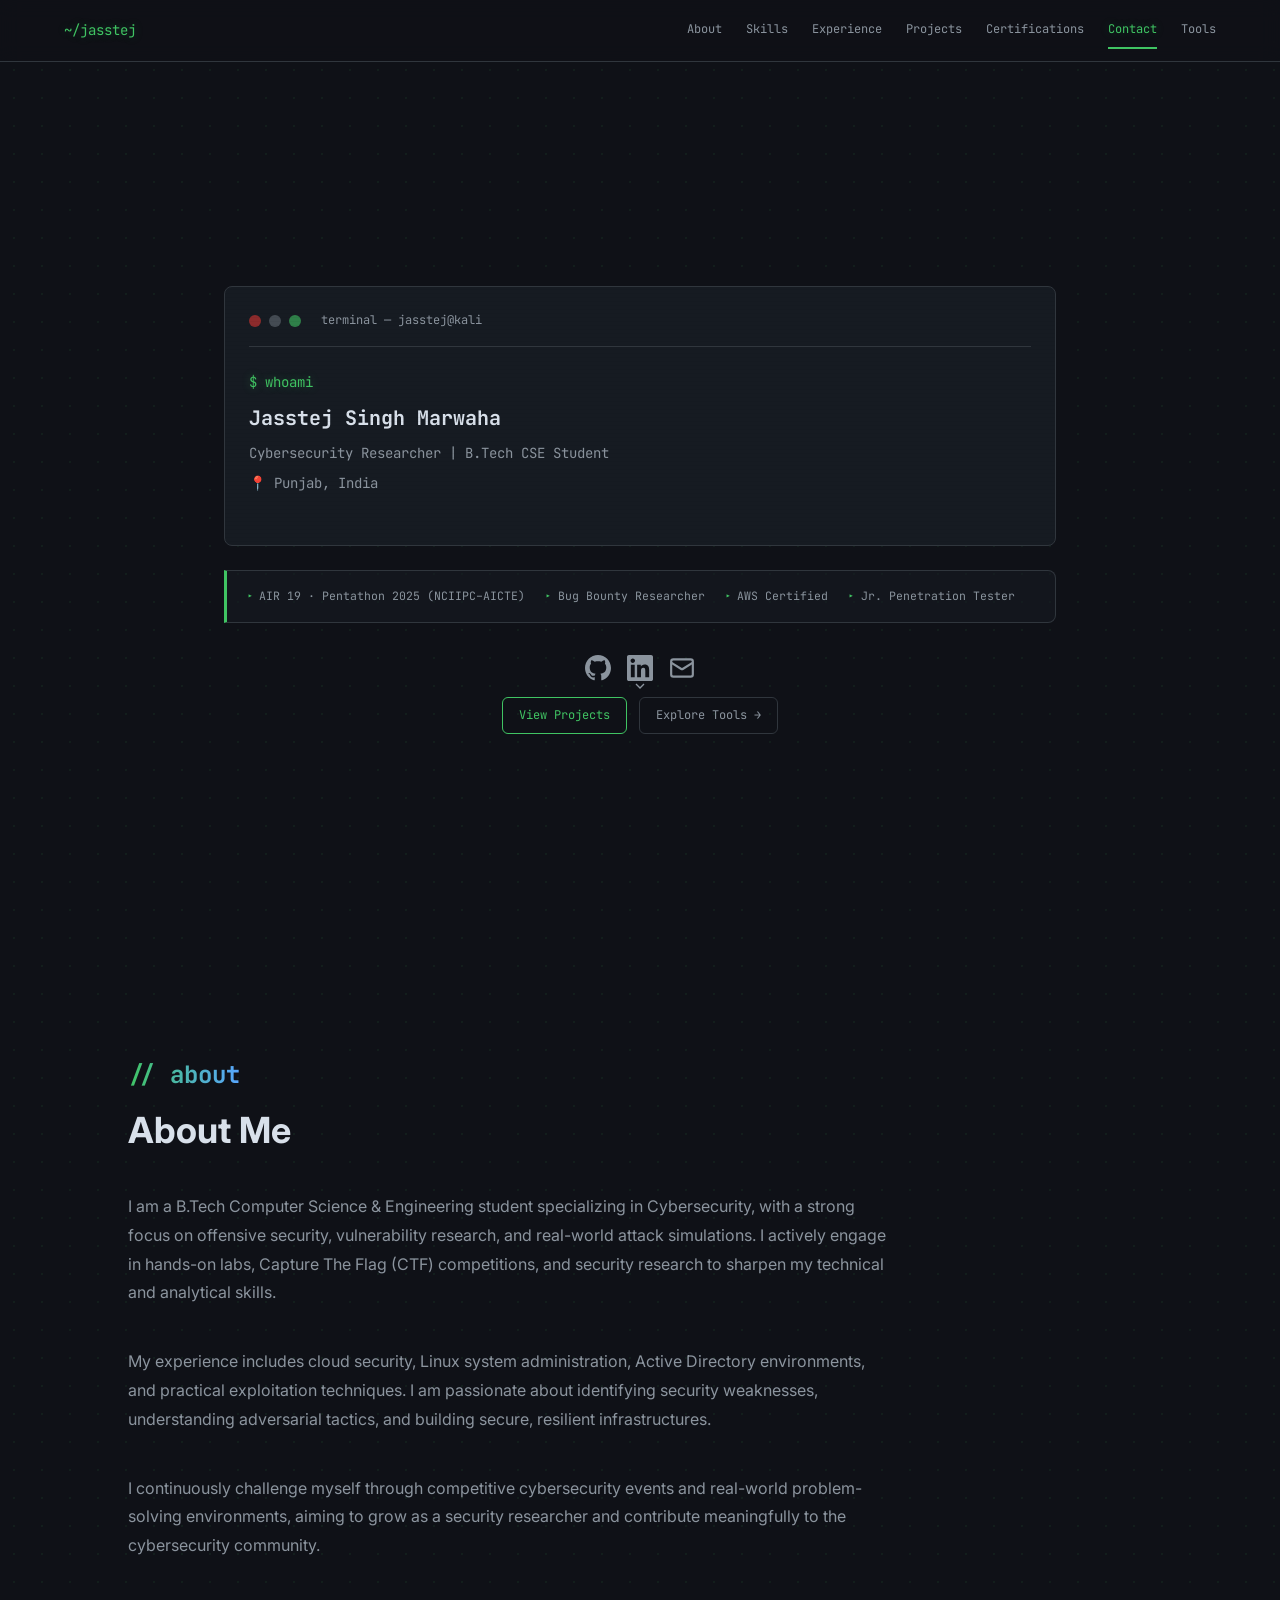
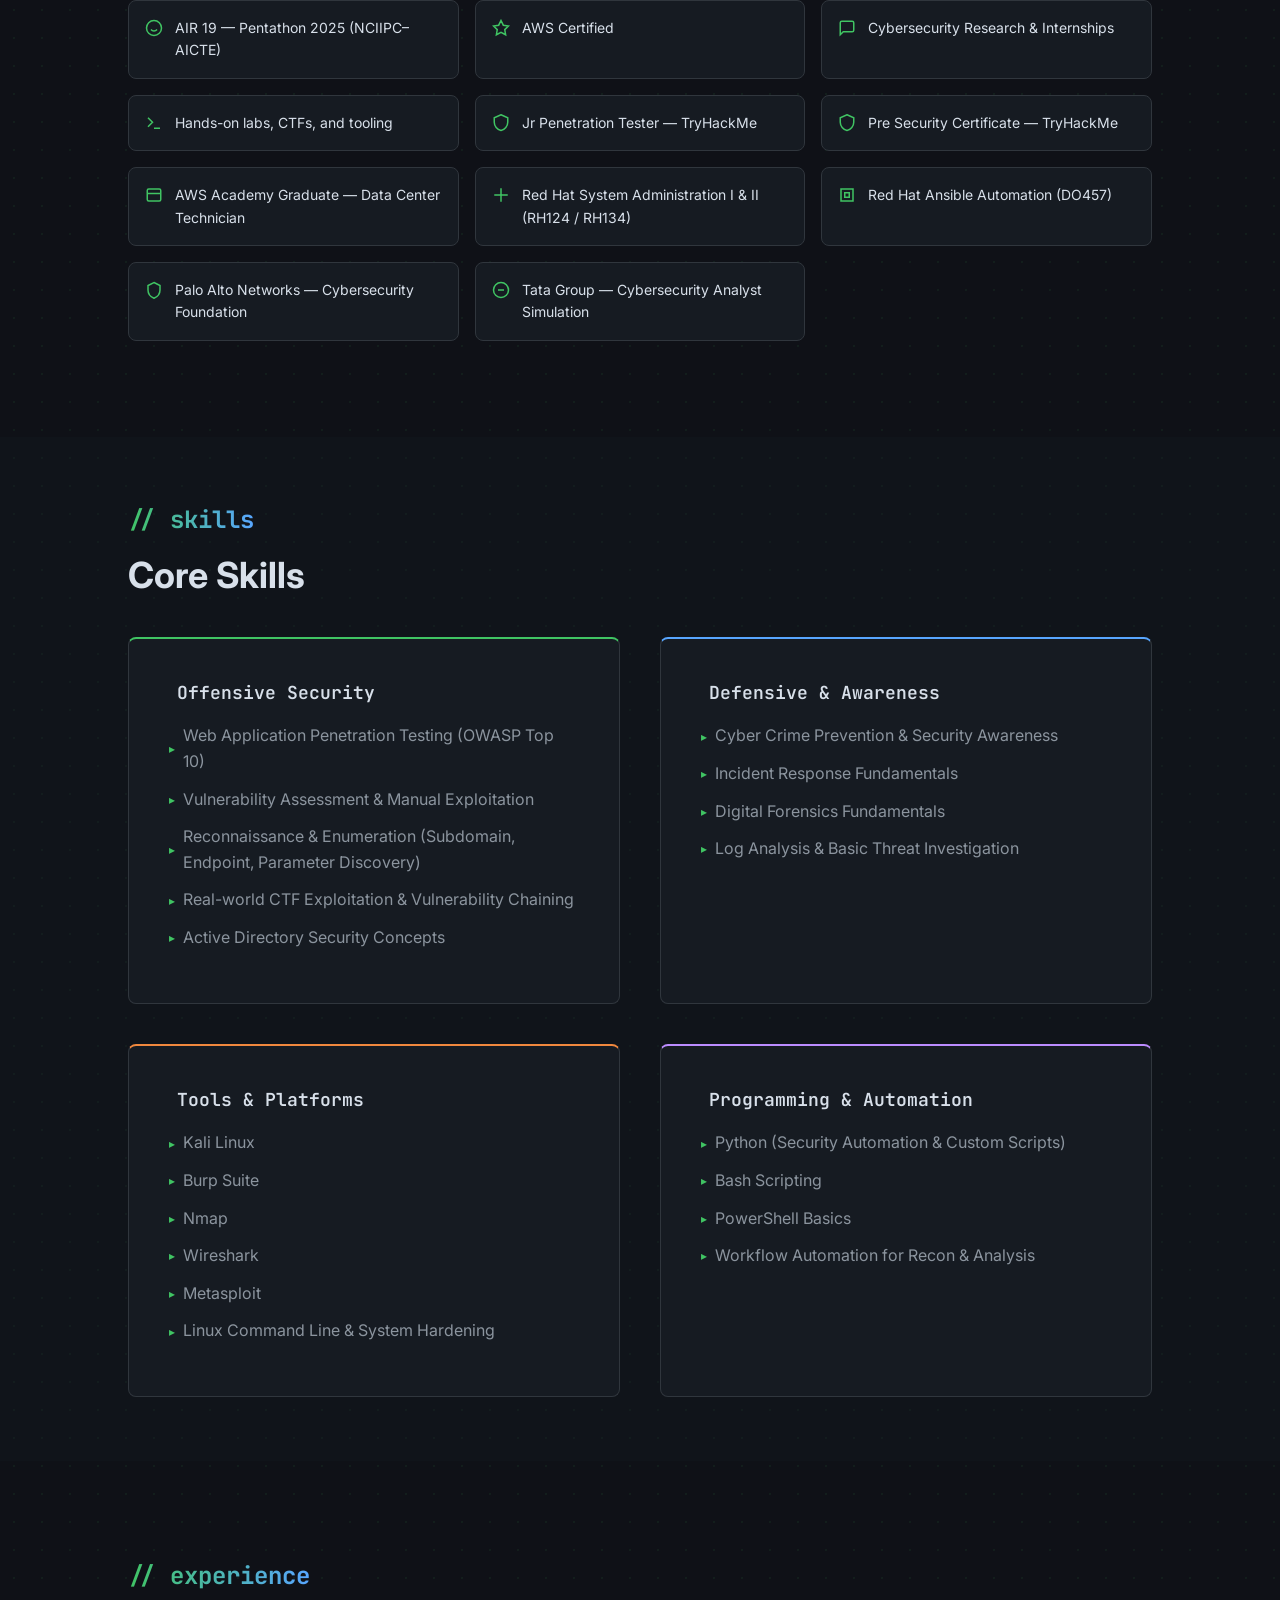
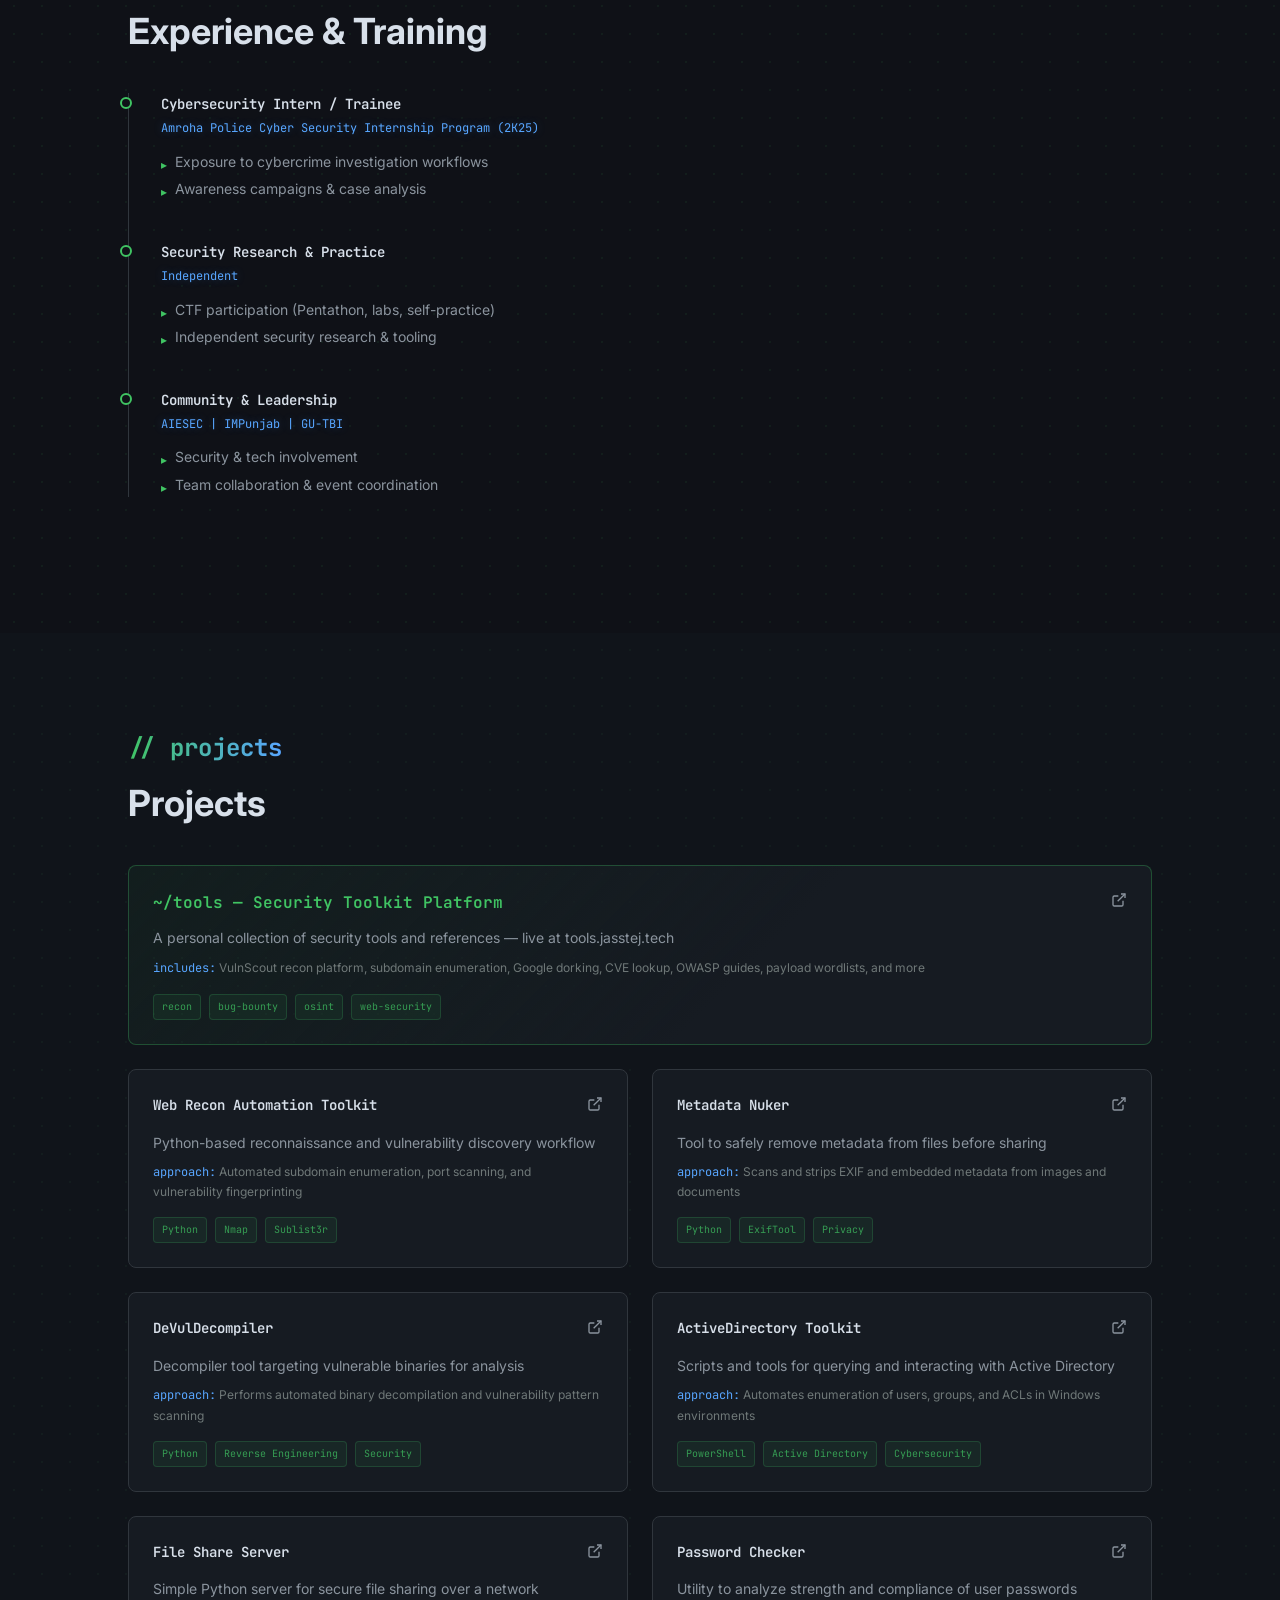
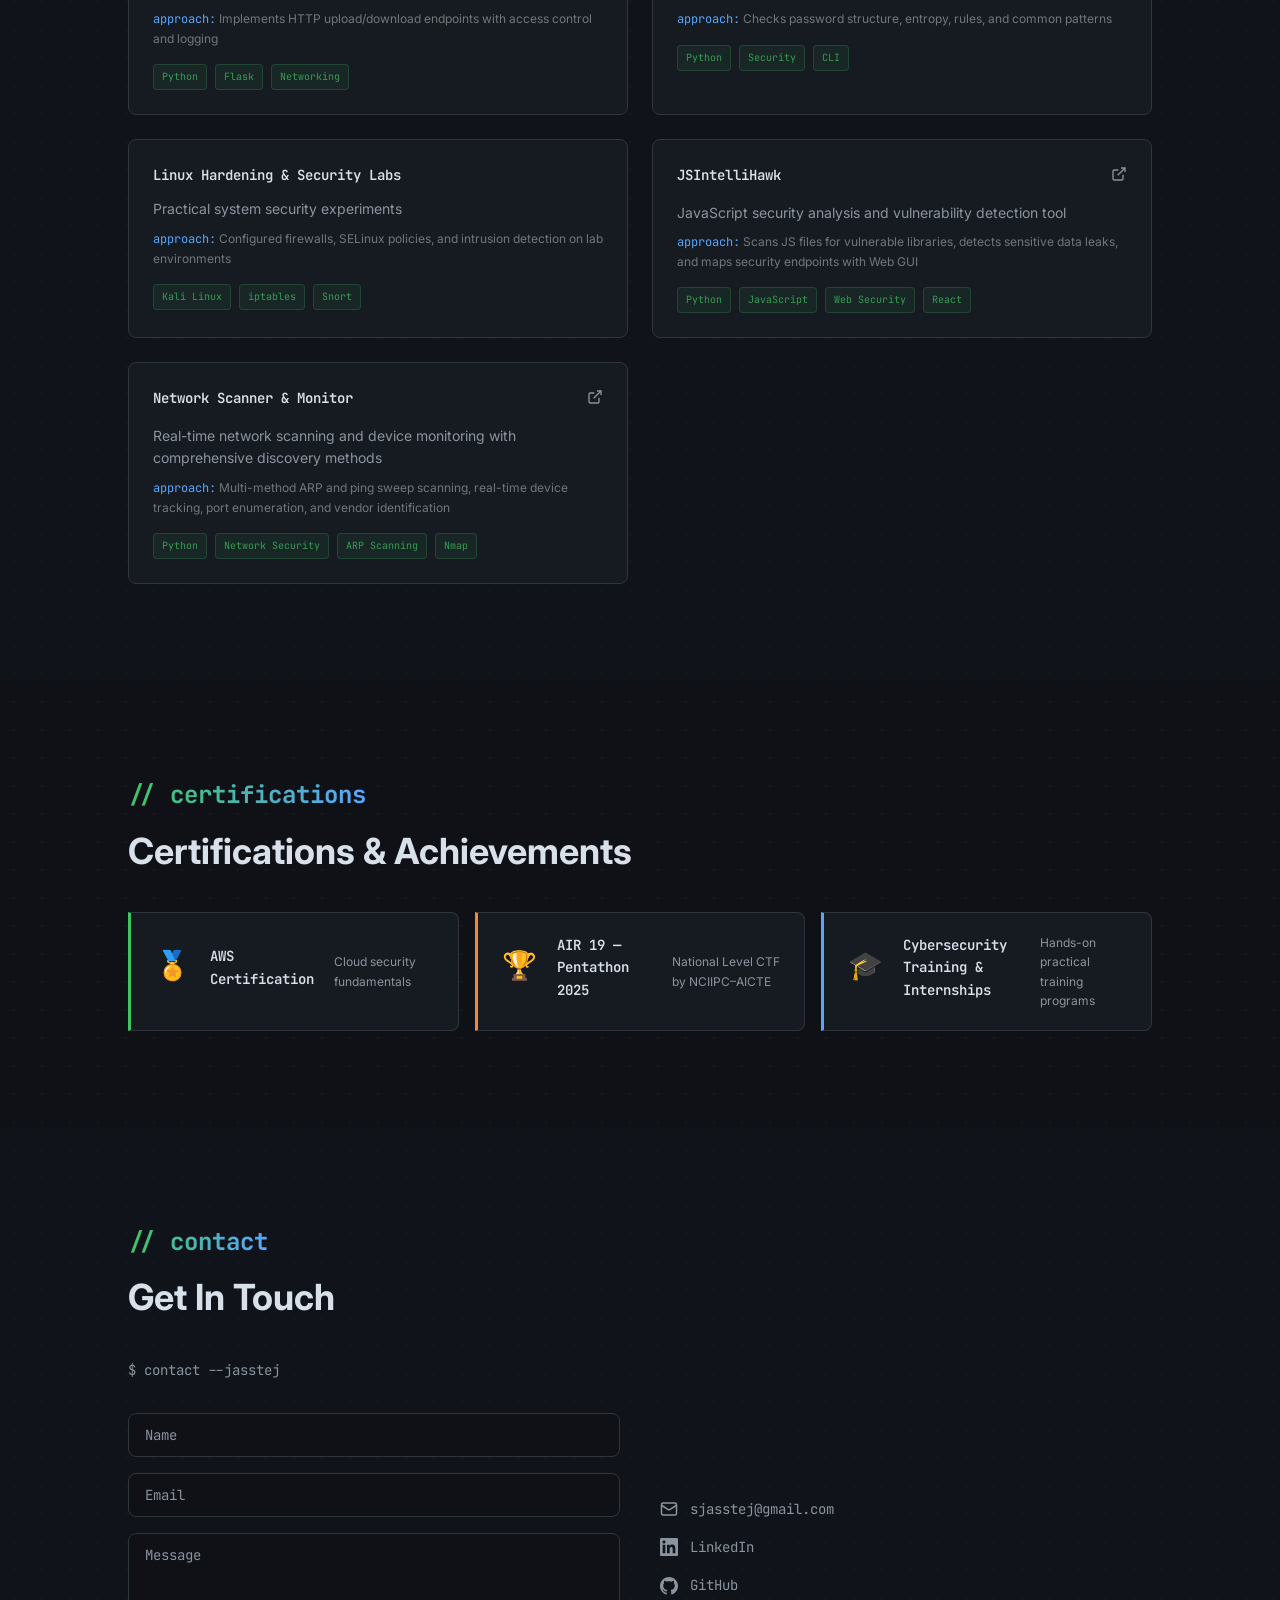
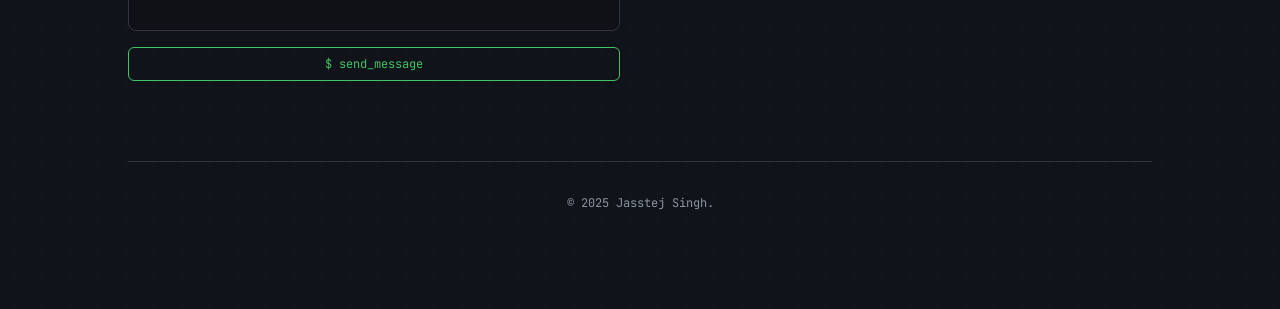
==== commit c83c4fe8: "fix: update featured card to represent tools subdomain broadly Renamed from VulnScout-specific to ~/" ====
--- a/index.html
+++ b/index.html
@@ -349,7 +349,7 @@
             <div class="projects-grid">
                 <div class="project-card project-card-featured">
                     <div class="project-header">
-                        <h4 class="project-title">VulnScout — Security Toolkit</h4>
+                        <h4 class="project-title">~/tools — Security Toolkit Platform</h4>
                         <a href="https://tools.jasstej.tech" target="_blank" rel="noopener noreferrer"
                             class="project-link" title="Open tools.jasstej.tech">
                             <svg width="16" height="16" viewBox="0 0 24 24" fill="none" stroke="currentColor"
@@ -360,8 +360,8 @@
                             </svg>
                         </a>
                     </div>
-                    <p class="project-description">Advanced bug hunting toolkit and reconnaissance platform for security researchers and bug bounty hunters</p>
-                    <p class="project-approach"><span class="approach-label">approach:</span> Subdomain enumeration, Google dorking, CVE lookup, OWASP references, payload generation, and wordlist collections — all in one place</p>
+                    <p class="project-description">A personal collection of security tools and references — live at tools.jasstej.tech</p>
+                    <p class="project-approach"><span class="approach-label">includes:</span> VulnScout recon platform, subdomain enumeration, Google dorking, CVE lookup, OWASP guides, payload wordlists, and more</p>
                     <div class="project-tags">
                         <span class="tag">recon</span>
                         <span class="tag">bug-bounty</span>
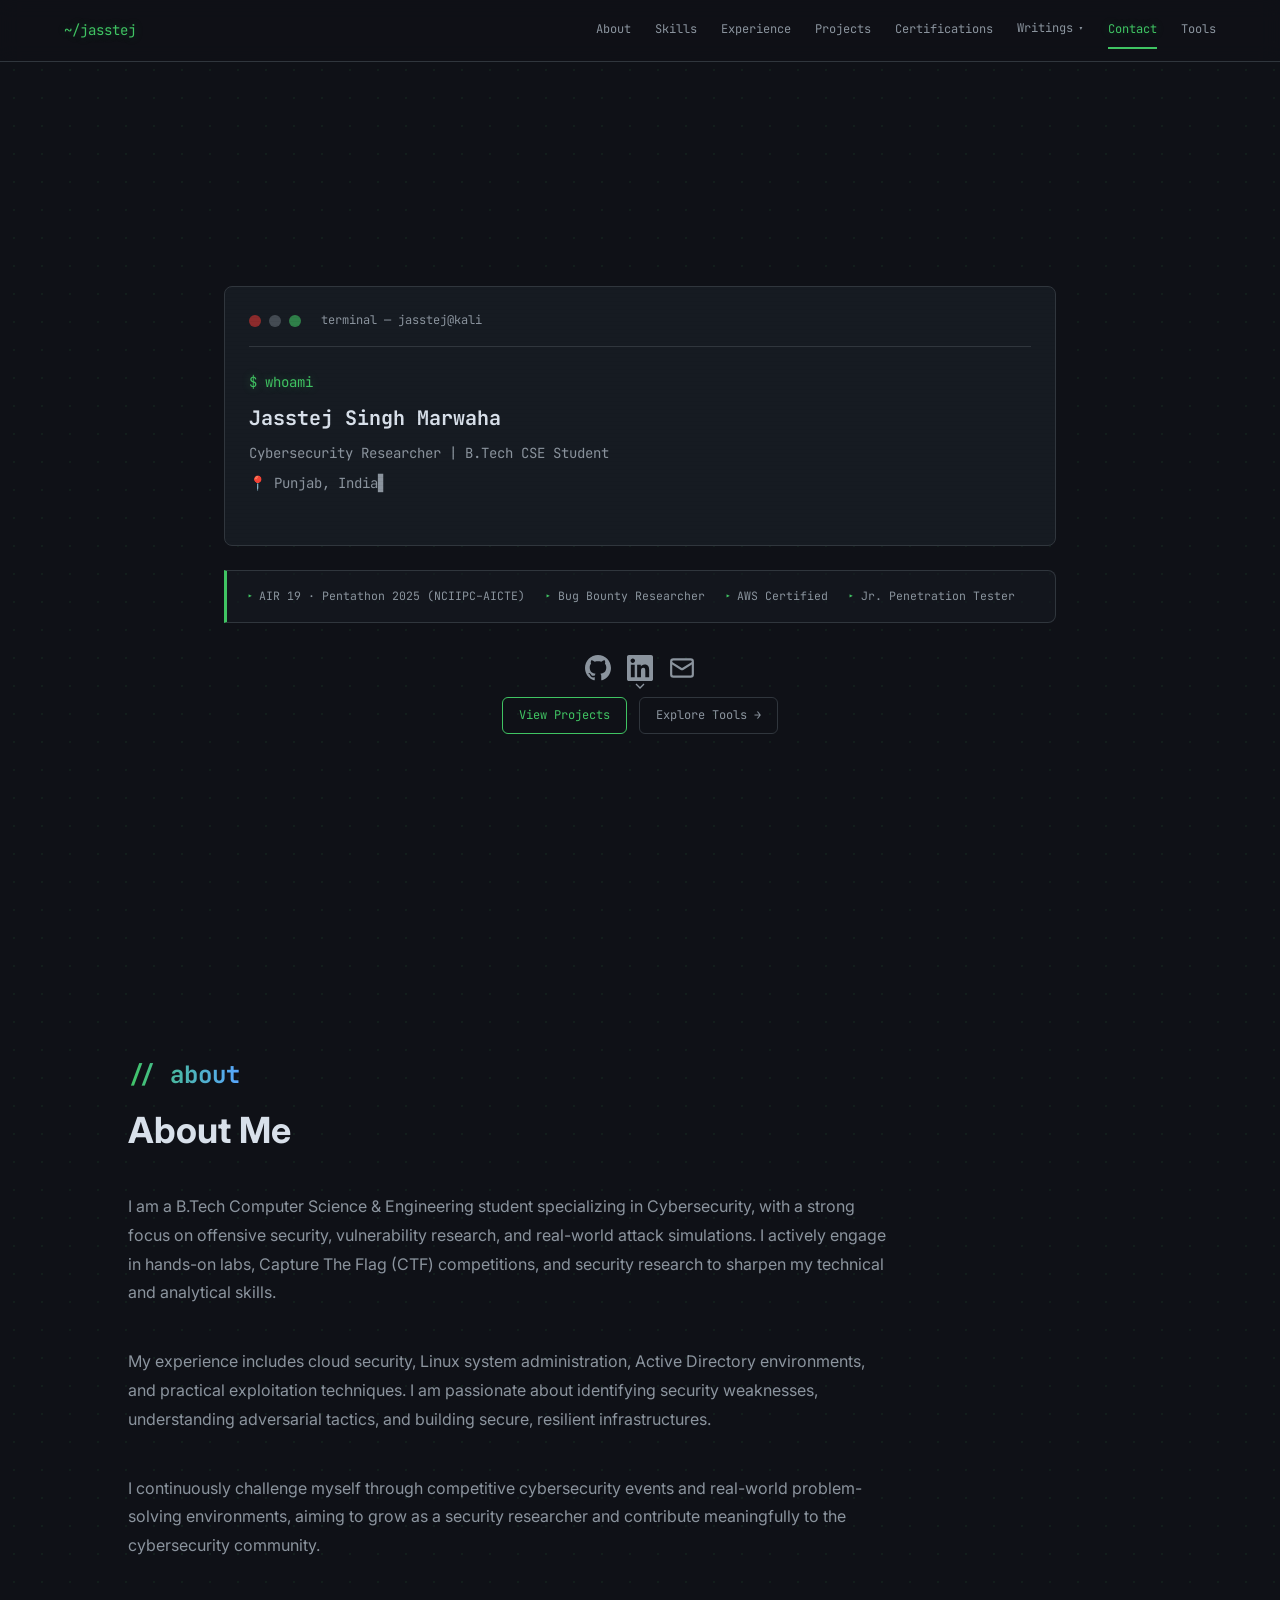
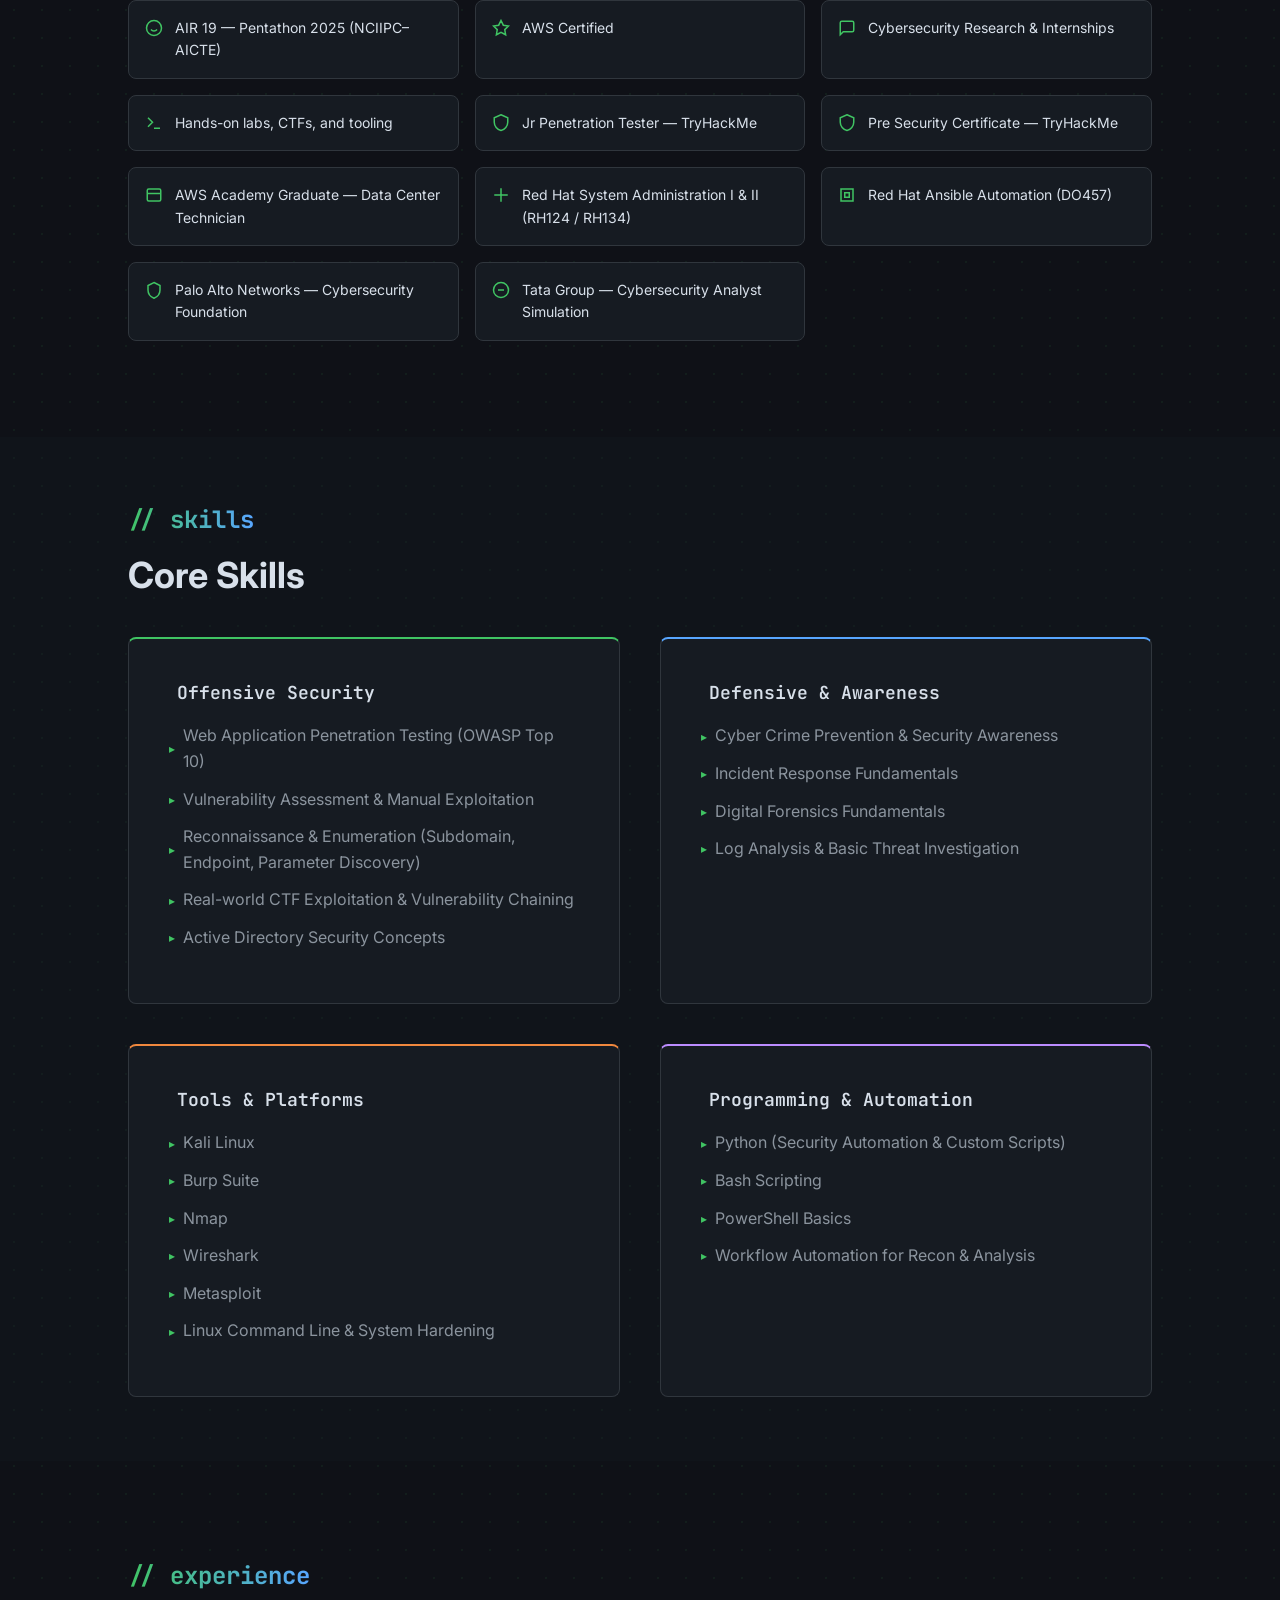
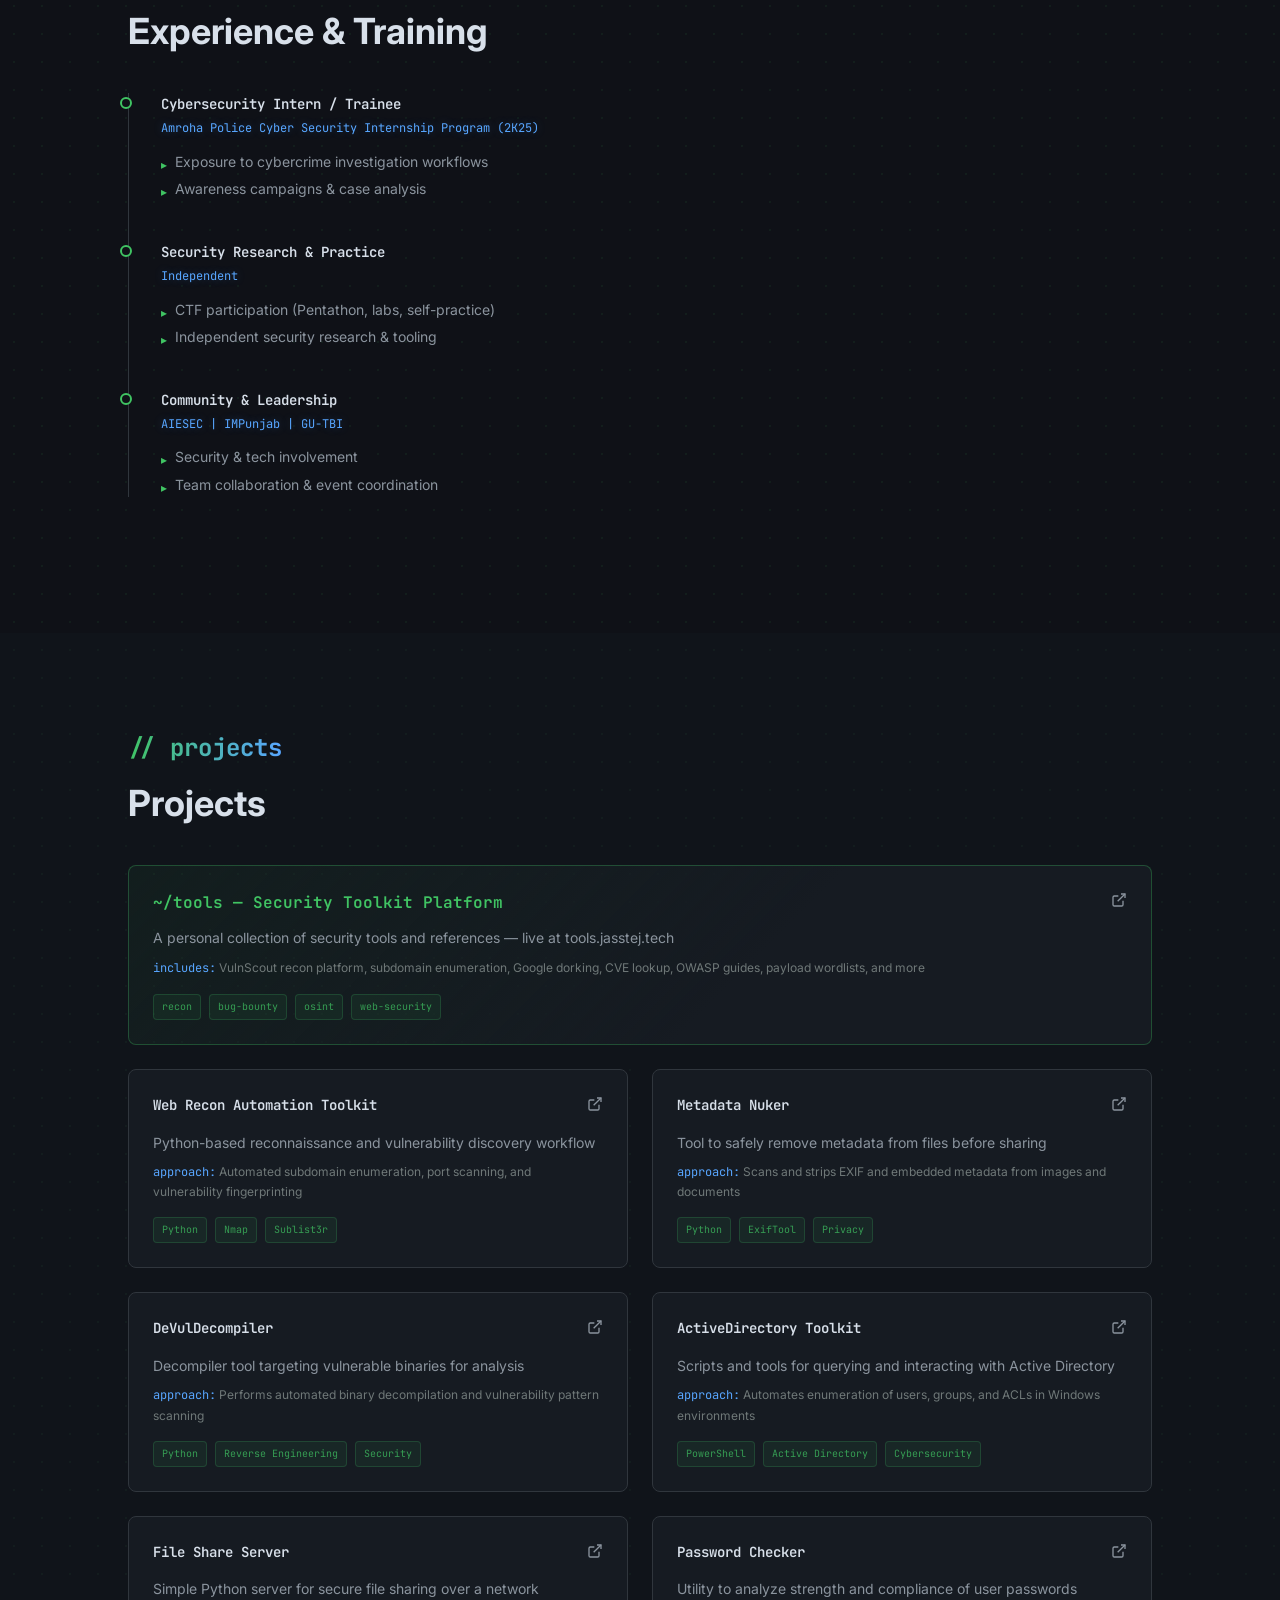
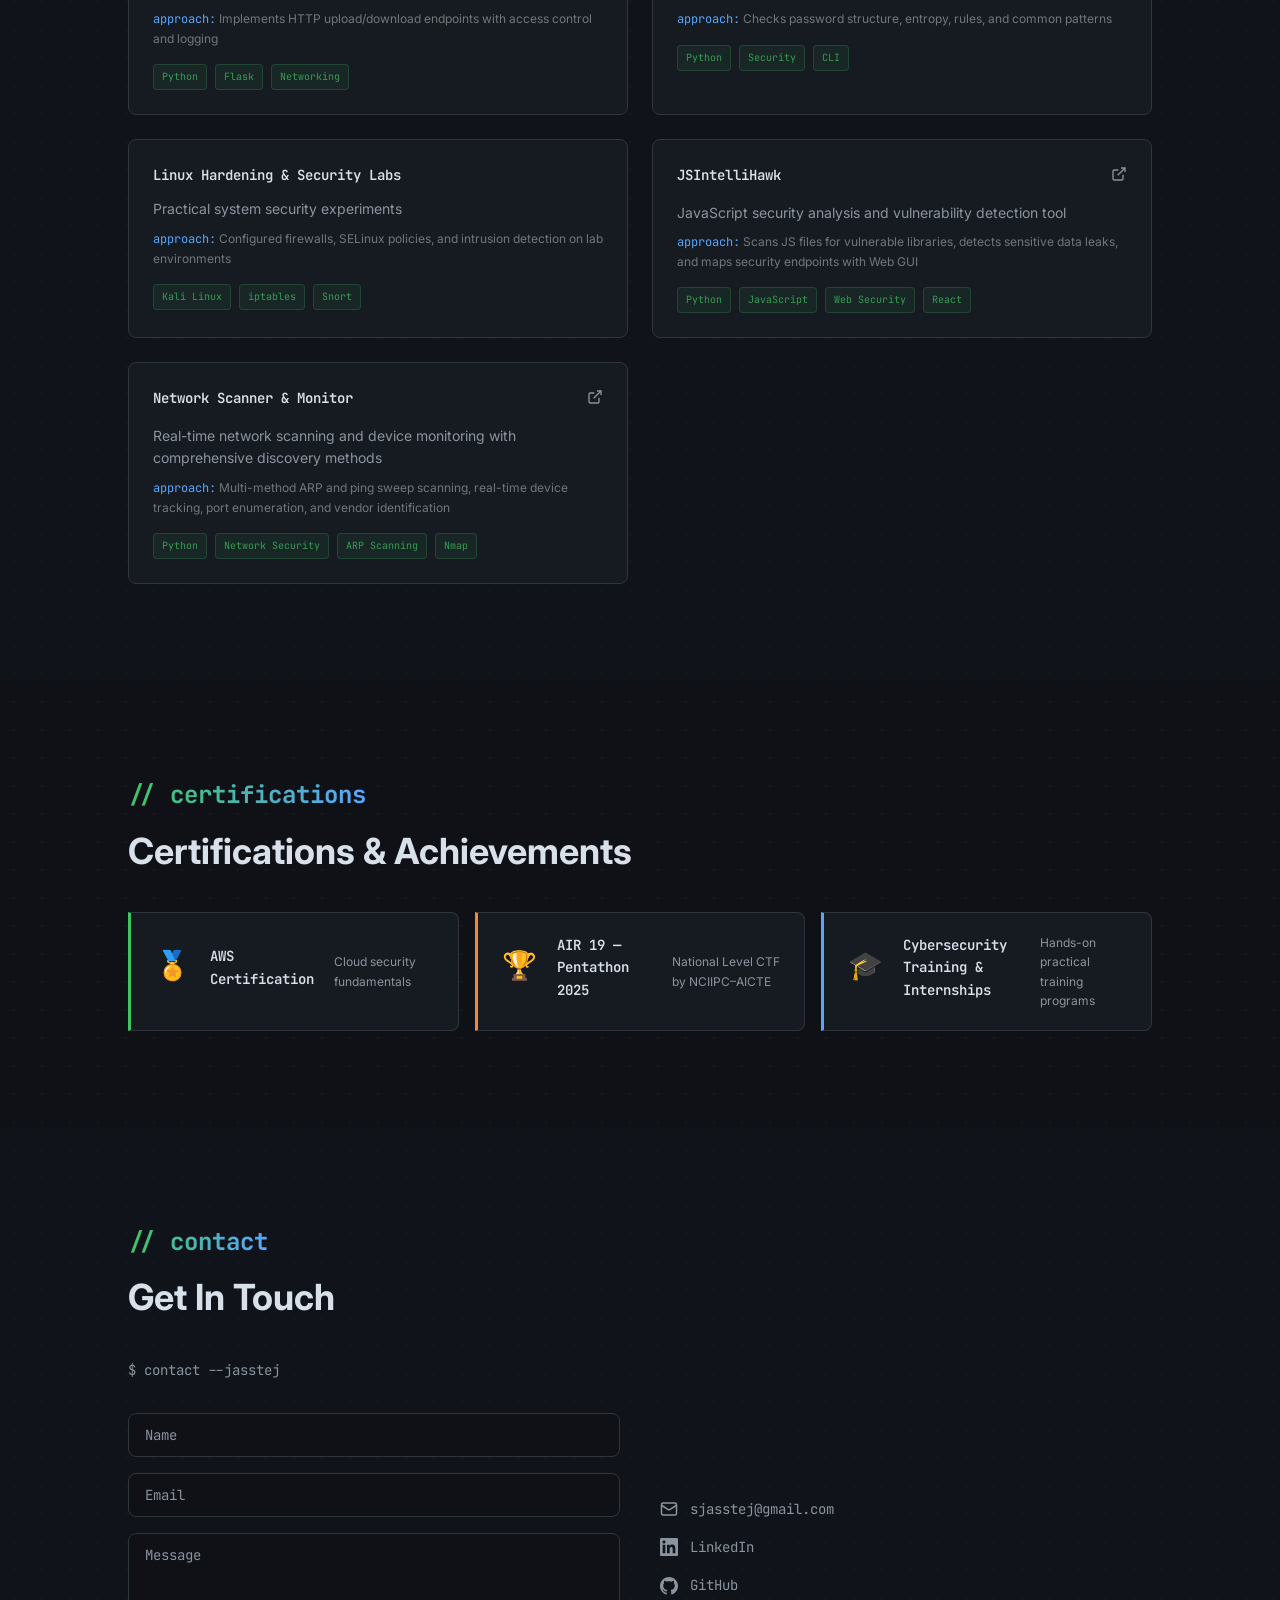
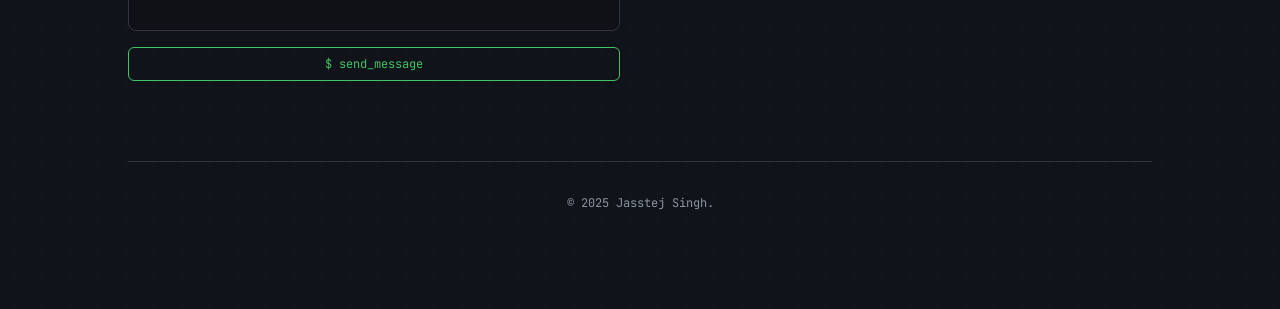
==== commit 08cd48a4: "feat: add Writings dropdown to navbar for future content sections - Desktop: hover/click dropdown wi" ====
--- a/index.html
+++ b/index.html
@@ -21,6 +21,16 @@
                 <a href="#experience" class="nav-link">Experience</a>
                 <a href="#projects" class="nav-link">Projects</a>
                 <a href="#certifications" class="nav-link">Certifications</a>
+                <div class="nav-dropdown" id="writingsDropdown">
+                    <button class="nav-link nav-dropdown-btn" id="writingsDropdownBtn">
+                        Writings <span class="dropdown-chevron">▾</span>
+                    </button>
+                    <div class="nav-dropdown-menu">
+                        <a href="#" class="nav-dropdown-item">Blog <span class="nav-soon">soon</span></a>
+                        <a href="#" class="nav-dropdown-item">Writeups <span class="nav-soon">soon</span></a>
+                        <a href="#" class="nav-dropdown-item">Walkthroughs <span class="nav-soon">soon</span></a>
+                    </div>
+                </div>
                 <a href="#contact" class="nav-link">Contact</a>
                 <a href="https://tools.jasstej.tech" class="nav-link" target="_blank" rel="noopener noreferrer">Tools</a>
             </div>
@@ -40,6 +50,12 @@
             <a href="#experience" class="nav-link">Experience</a>
             <a href="#projects" class="nav-link">Projects</a>
             <a href="#certifications" class="nav-link">Certifications</a>
+            <div class="nav-mobile-group">
+                <div class="nav-mobile-group-label">Writings</div>
+                <a href="#" class="nav-link nav-link-sub">Blog <span class="nav-soon">soon</span></a>
+                <a href="#" class="nav-link nav-link-sub">Writeups <span class="nav-soon">soon</span></a>
+                <a href="#" class="nav-link nav-link-sub">Walkthroughs <span class="nav-soon">soon</span></a>
+            </div>
             <a href="#contact" class="nav-link">Contact</a>
             <a href="https://tools.jasstej.tech" class="nav-link" target="_blank" rel="noopener noreferrer">Tools</a>
         </div>
--- a/styles.css
+++ b/styles.css
@@ -999,6 +999,17 @@
     grid-column: 1 / -1;
     border-color: rgba(64, 196, 99, 0.3);
     background: linear-gradient(135deg, rgba(64, 196, 99, 0.06) 0%, var(--card) 60%);
+    position: relative;
+    cursor: pointer;
+}
+
+/* Stretch the link icon to cover the entire card */
+.project-card-featured .project-link::after {
+    content: '';
+    position: absolute;
+    inset: 0;
+    z-index: 1;
+    border-radius: 0.5rem;
 }
 
 .project-card-featured:hover {
@@ -1164,3 +1175,124 @@
     width: 26px;
     height: 26px;
 }
+
+/* =====================
+   NAV — WRITINGS DROPDOWN
+   ===================== */
+.nav-dropdown {
+    position: relative;
+}
+
+.nav-dropdown-btn {
+    background: none;
+    border: none;
+    border-bottom: 2px solid transparent;
+    font-family: 'JetBrains Mono', monospace;
+    font-size: 0.75rem;
+    color: var(--muted-foreground);
+    cursor: pointer;
+    padding: 0.5rem 0;
+    display: flex;
+    align-items: center;
+    gap: 0.3rem;
+    transition: color 0.3s ease, border-color 0.3s ease;
+}
+
+.nav-dropdown-btn:hover,
+.nav-dropdown.open .nav-dropdown-btn {
+    color: var(--primary);
+    text-shadow: 0 0 10px rgba(64, 196, 99, 0.3);
+}
+
+.dropdown-chevron {
+    font-size: 0.6rem;
+    transition: transform 0.2s ease;
+    display: inline-block;
+}
+
+.nav-dropdown.open .dropdown-chevron {
+    transform: rotate(180deg);
+}
+
+/* Dropdown panel */
+.nav-dropdown-menu {
+    position: absolute;
+    top: calc(100% + 8px);
+    right: 0;
+    min-width: 170px;
+    background-color: var(--card);
+    border: 1px solid var(--border);
+    border-top: 2px solid var(--primary);
+    border-radius: 0 0 0.5rem 0.5rem;
+    padding: 0.4rem;
+    opacity: 0;
+    visibility: hidden;
+    transform: translateY(-6px);
+    transition: opacity 0.2s ease, transform 0.2s ease, visibility 0.2s ease;
+    z-index: 100;
+    box-shadow: 0 8px 24px rgba(0, 0, 0, 0.35);
+}
+
+.nav-dropdown:hover .nav-dropdown-menu,
+.nav-dropdown.open .nav-dropdown-menu {
+    opacity: 1;
+    visibility: visible;
+    transform: translateY(0);
+}
+
+.nav-dropdown-item {
+    display: flex;
+    align-items: center;
+    justify-content: space-between;
+    gap: 0.5rem;
+    padding: 0.5rem 0.75rem;
+    font-family: 'JetBrains Mono', monospace;
+    font-size: 0.7rem;
+    color: var(--muted-foreground);
+    text-decoration: none;
+    border-radius: 0.25rem;
+    transition: background-color 0.15s ease, color 0.15s ease;
+}
+
+.nav-dropdown-item:hover {
+    background-color: rgba(64, 196, 99, 0.08);
+    color: var(--primary);
+}
+
+/* "soon" badge */
+.nav-soon {
+    font-size: 0.55rem;
+    padding: 0.1rem 0.35rem;
+    border-radius: 0.2rem;
+    background-color: rgba(64, 196, 99, 0.08);
+    border: 1px solid rgba(64, 196, 99, 0.2);
+    color: var(--primary);
+    font-family: 'JetBrains Mono', monospace;
+    flex-shrink: 0;
+}
+
+/* =====================
+   NAV — MOBILE WRITINGS GROUP
+   ===================== */
+.nav-mobile-group {
+    border-top: 1px solid var(--border);
+    padding-top: 0.5rem;
+    margin-top: 0.25rem;
+}
+
+.nav-mobile-group-label {
+    font-family: 'JetBrains Mono', monospace;
+    font-size: 0.65rem;
+    color: var(--primary);
+    text-transform: uppercase;
+    letter-spacing: 0.08em;
+    padding: 0.25rem 0 0.5rem 0;
+    opacity: 0.7;
+}
+
+.nav-link-sub {
+    padding-left: 1rem;
+    display: flex;
+    align-items: center;
+    gap: 0.5rem;
+}
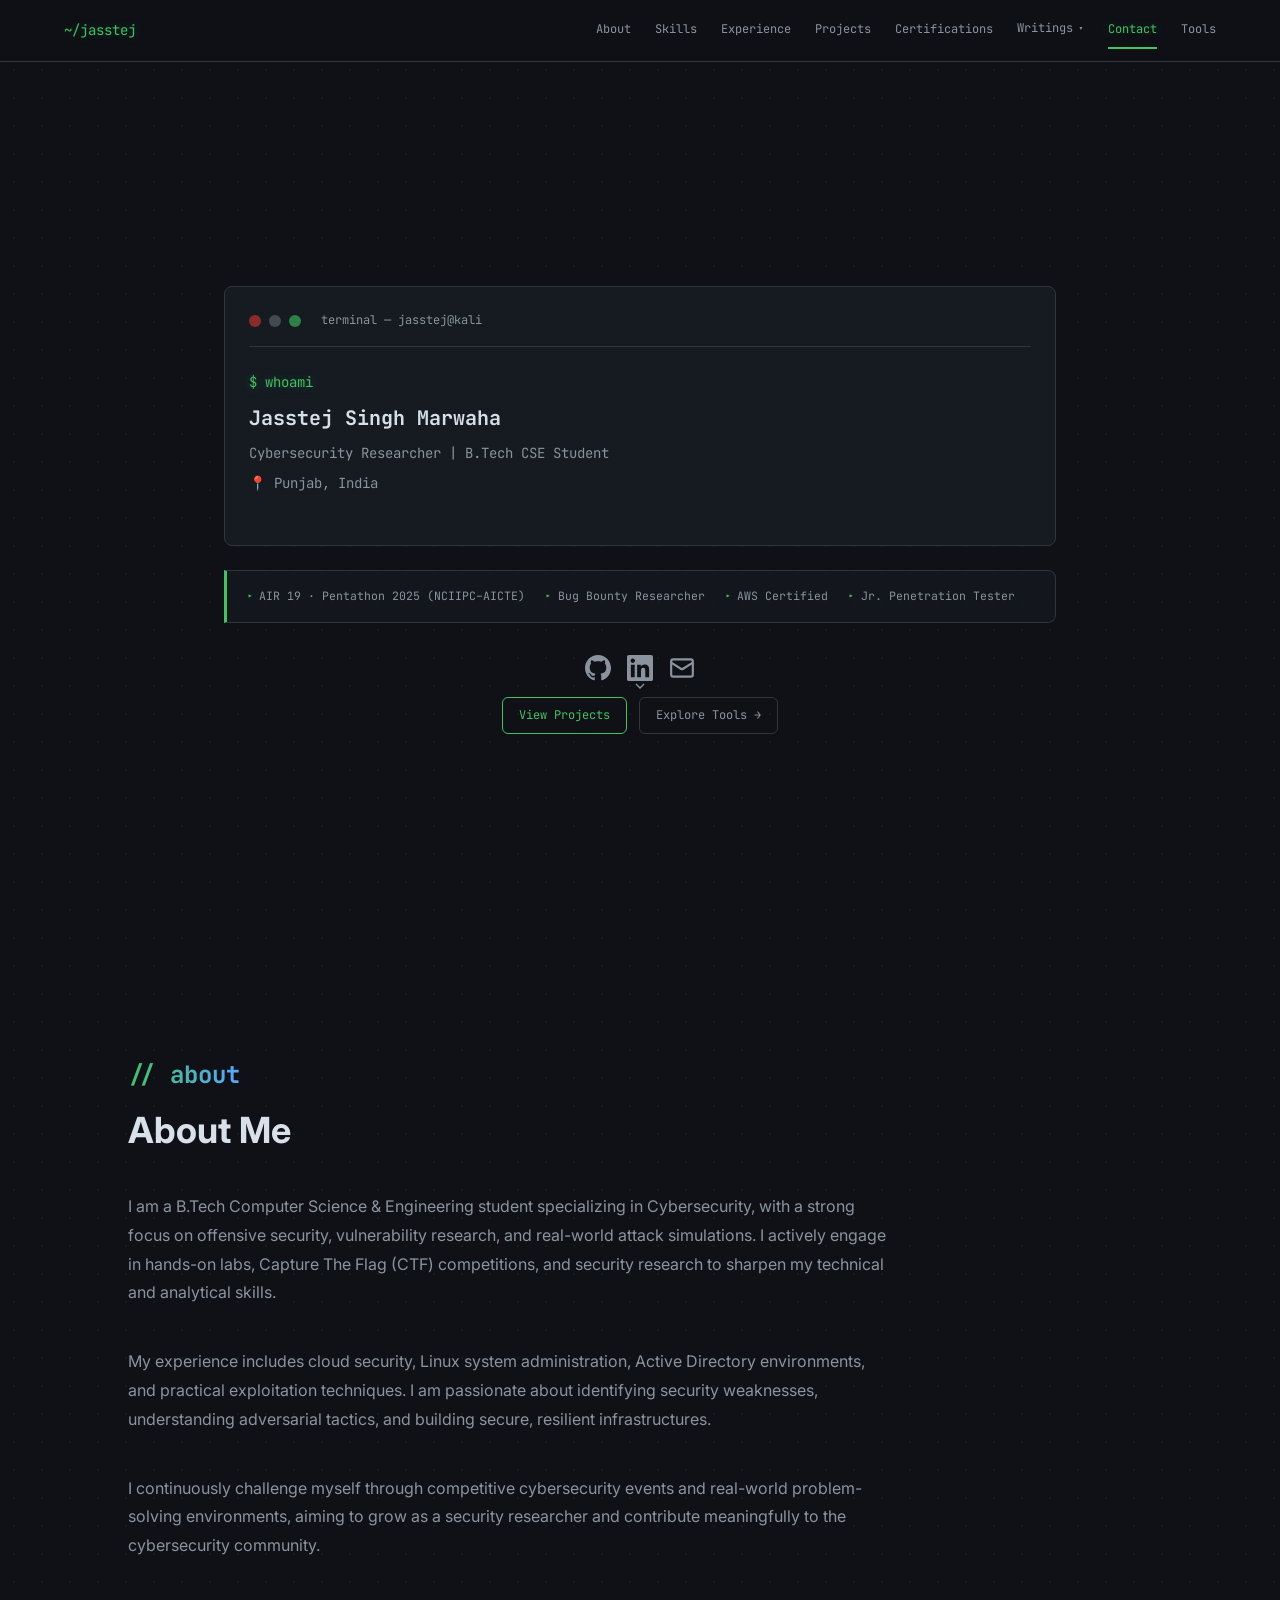
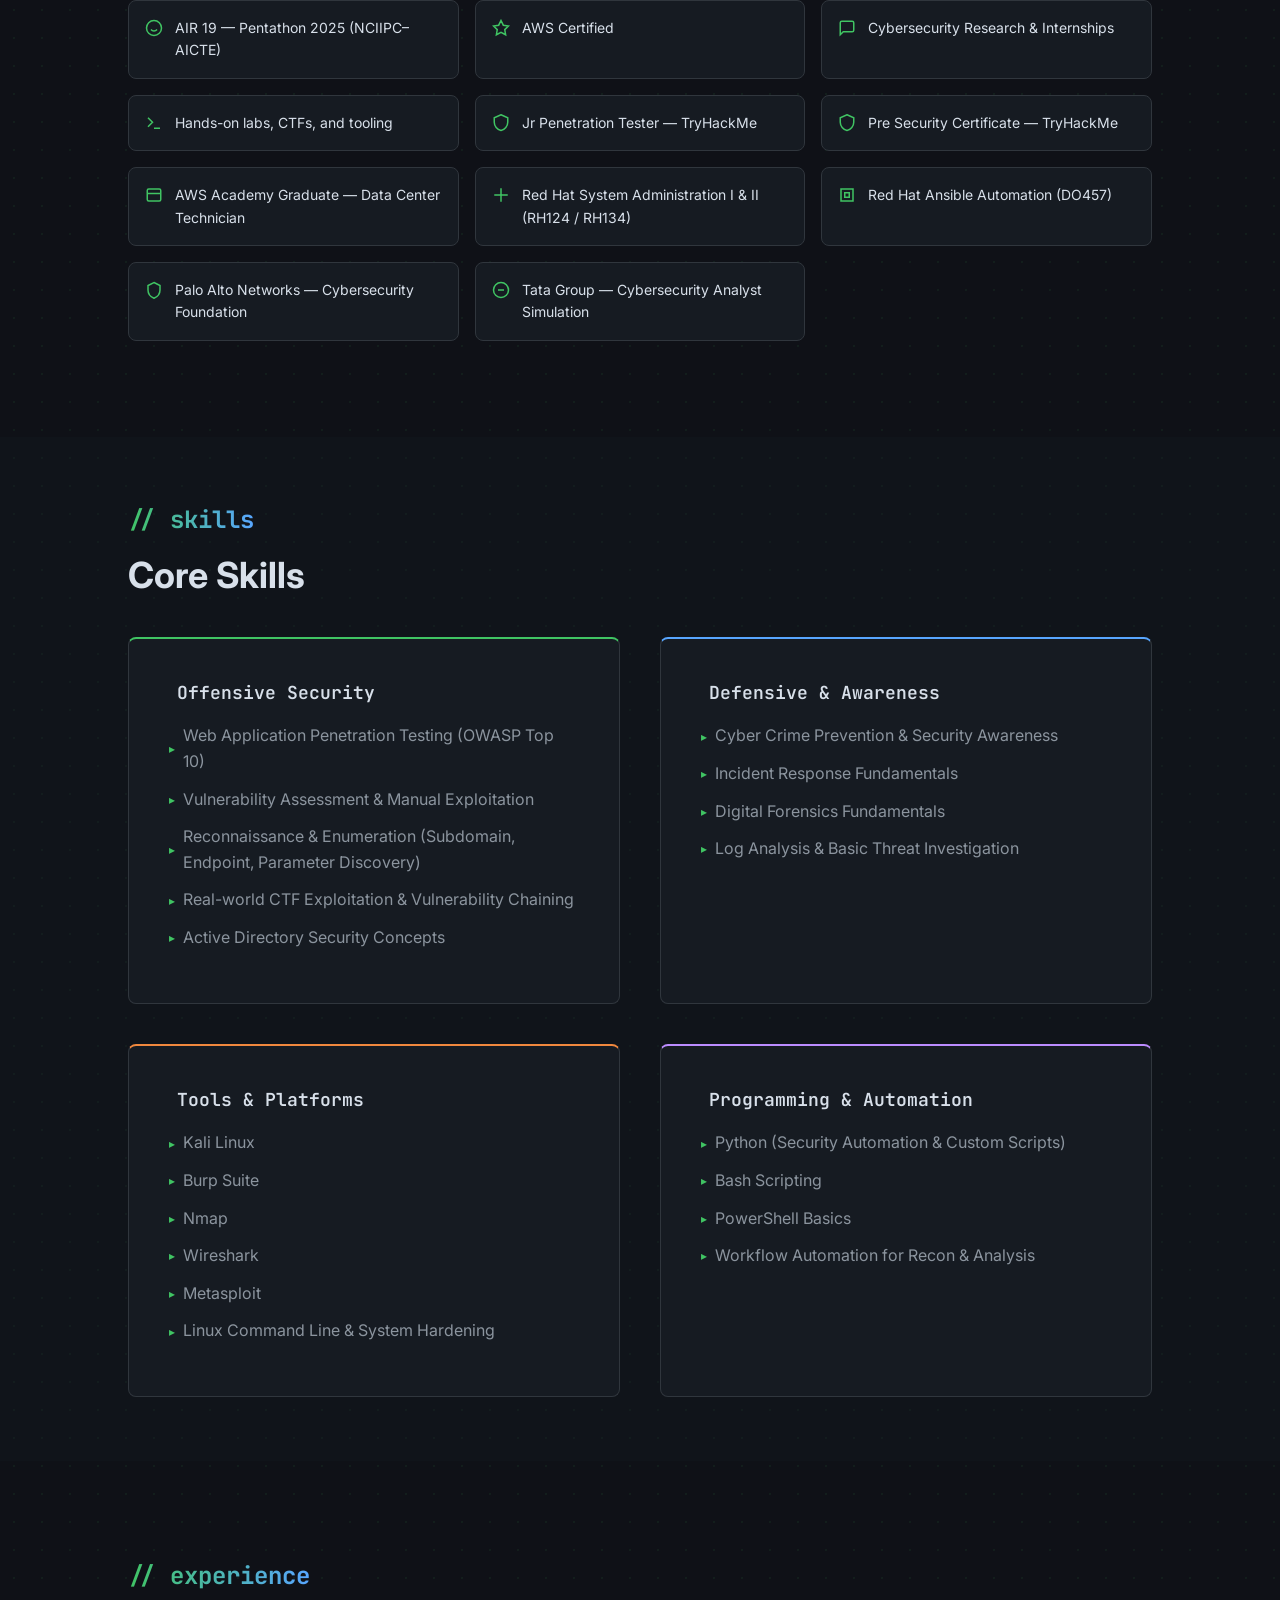
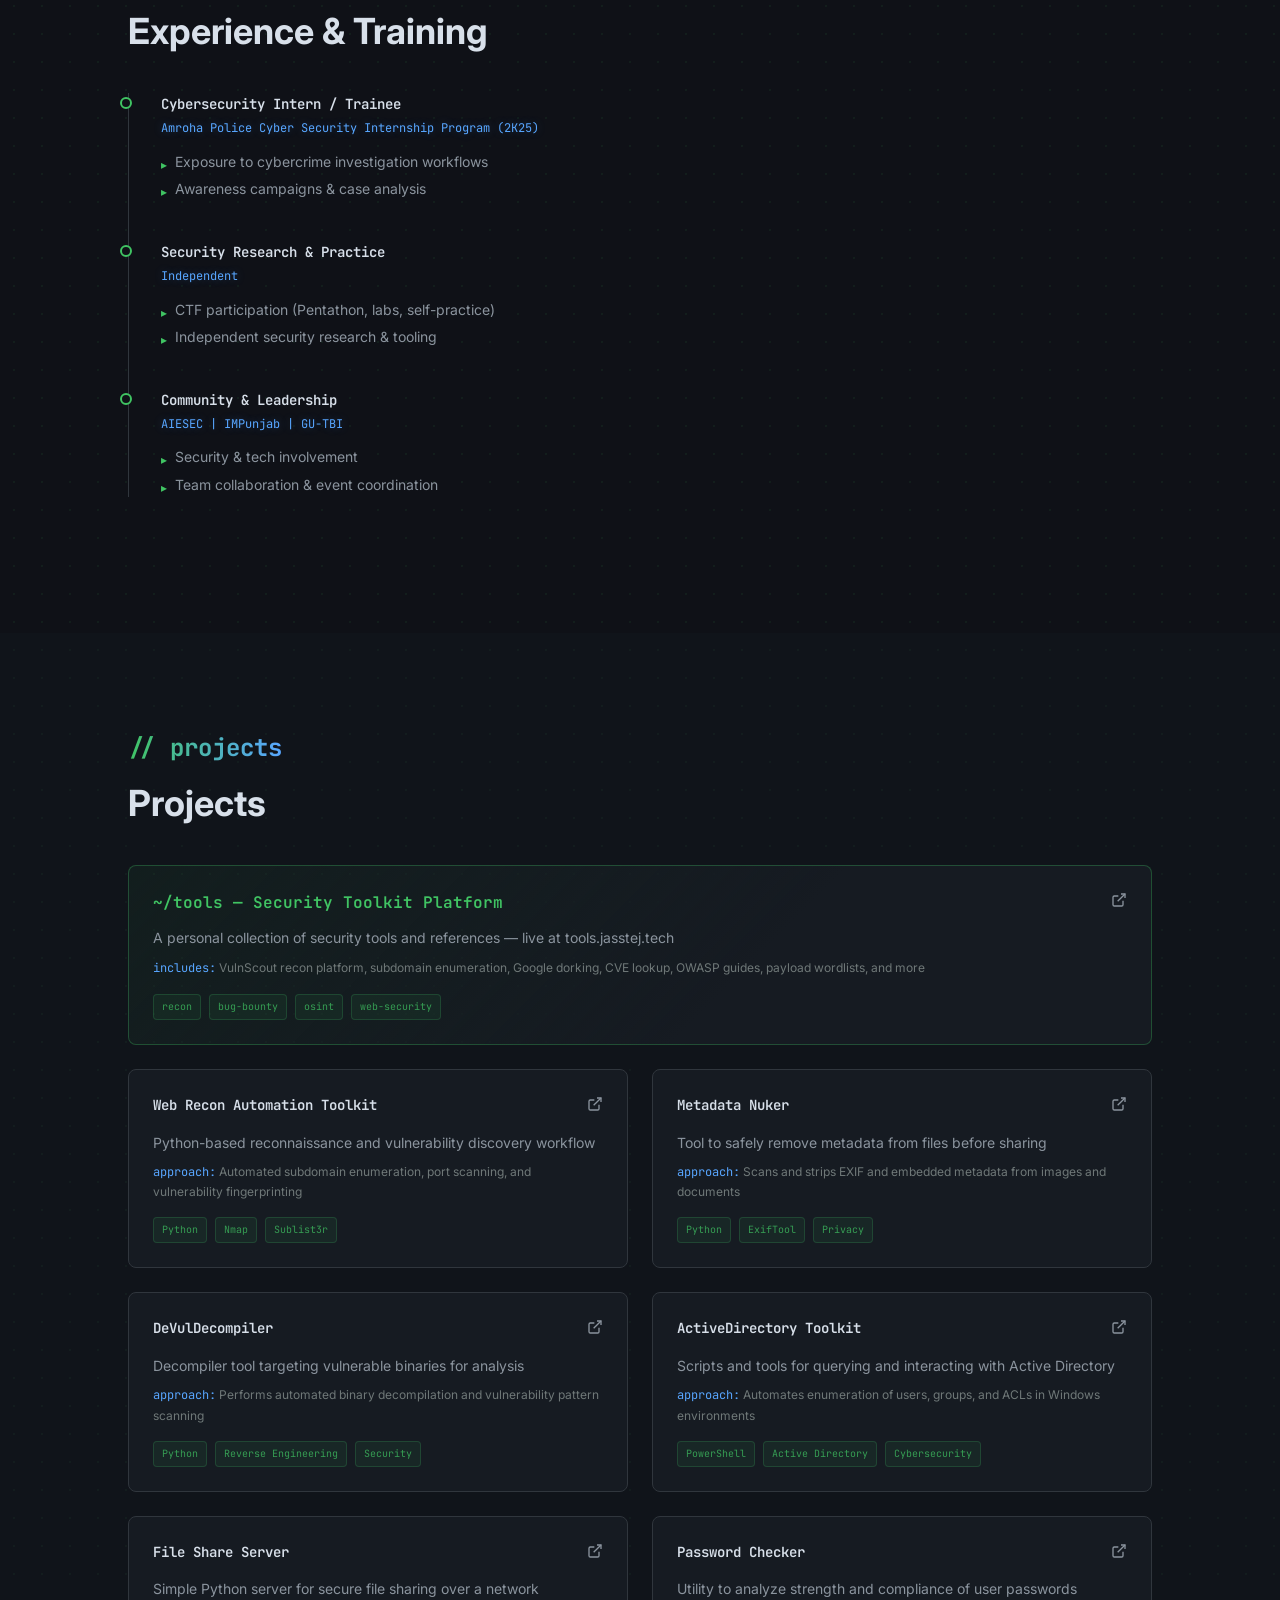
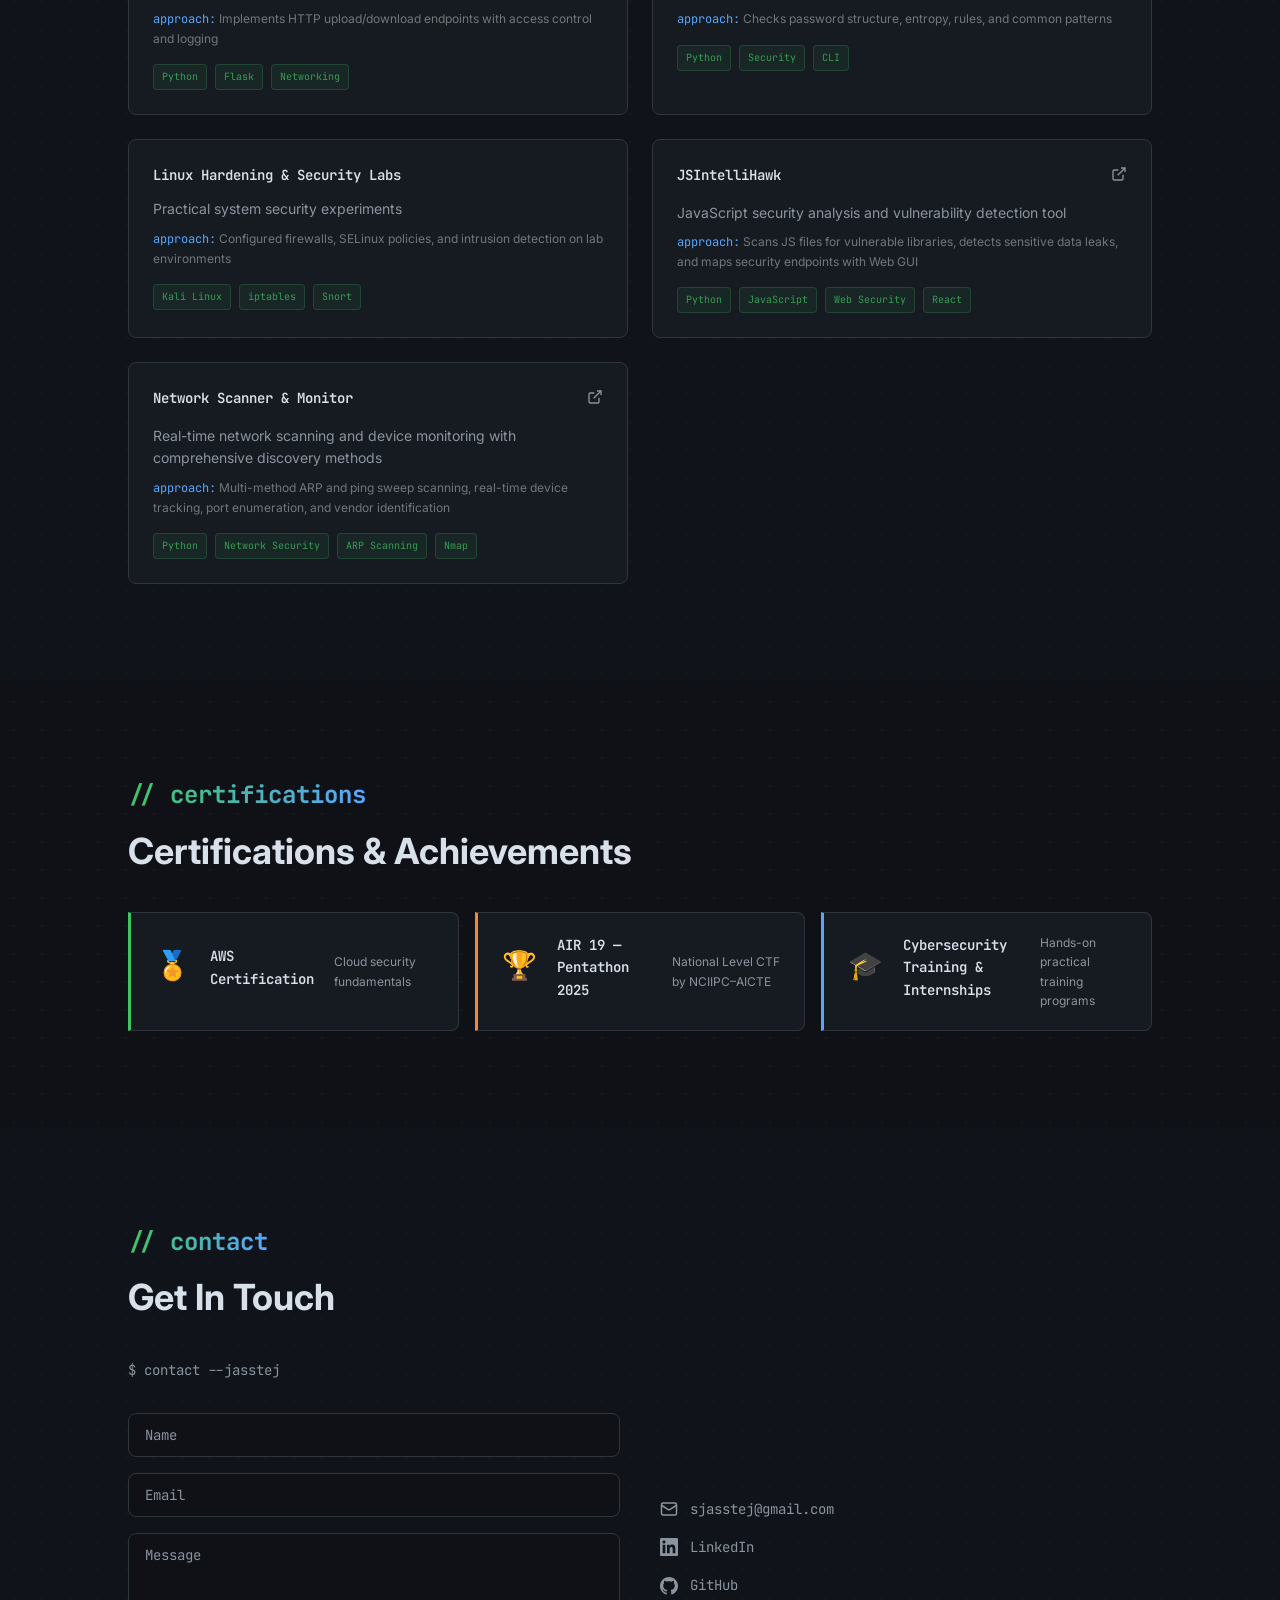
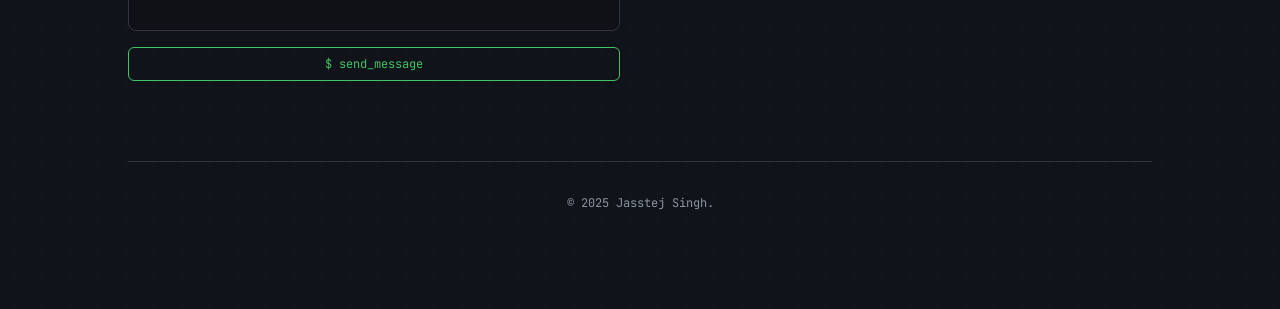
==== commit 315ca04e: "Remove target="_blank" from tools subdomain links Open tools.jasstej.tech in the same tab instead of" ====
--- a/index.html
+++ b/index.html
@@ -32,7 +32,7 @@
                     </div>
                 </div>
                 <a href="#contact" class="nav-link">Contact</a>
-                <a href="https://tools.jasstej.tech" class="nav-link" target="_blank" rel="noopener noreferrer">Tools</a>
+                <a href="https://tools.jasstej.tech" class="nav-link">Tools</a>
             </div>
 
             <!-- Mobile Menu Toggle -->
@@ -57,7 +57,7 @@
                 <a href="#" class="nav-link nav-link-sub">Walkthroughs <span class="nav-soon">soon</span></a>
             </div>
             <a href="#contact" class="nav-link">Contact</a>
-            <a href="https://tools.jasstej.tech" class="nav-link" target="_blank" rel="noopener noreferrer">Tools</a>
+            <a href="https://tools.jasstej.tech" class="nav-link">Tools</a>
         </div>
     </nav>
 
@@ -123,7 +123,7 @@
 
                 <div class="cta-buttons">
                     <a href="#projects" class="btn btn-primary">View Projects</a>
-                    <a href="https://tools.jasstej.tech" target="_blank" rel="noopener noreferrer" class="btn btn-secondary">Explore Tools →</a>
+                    <a href="https://tools.jasstej.tech" class="btn btn-secondary">Explore Tools →</a>
                 </div>
             </div>
 
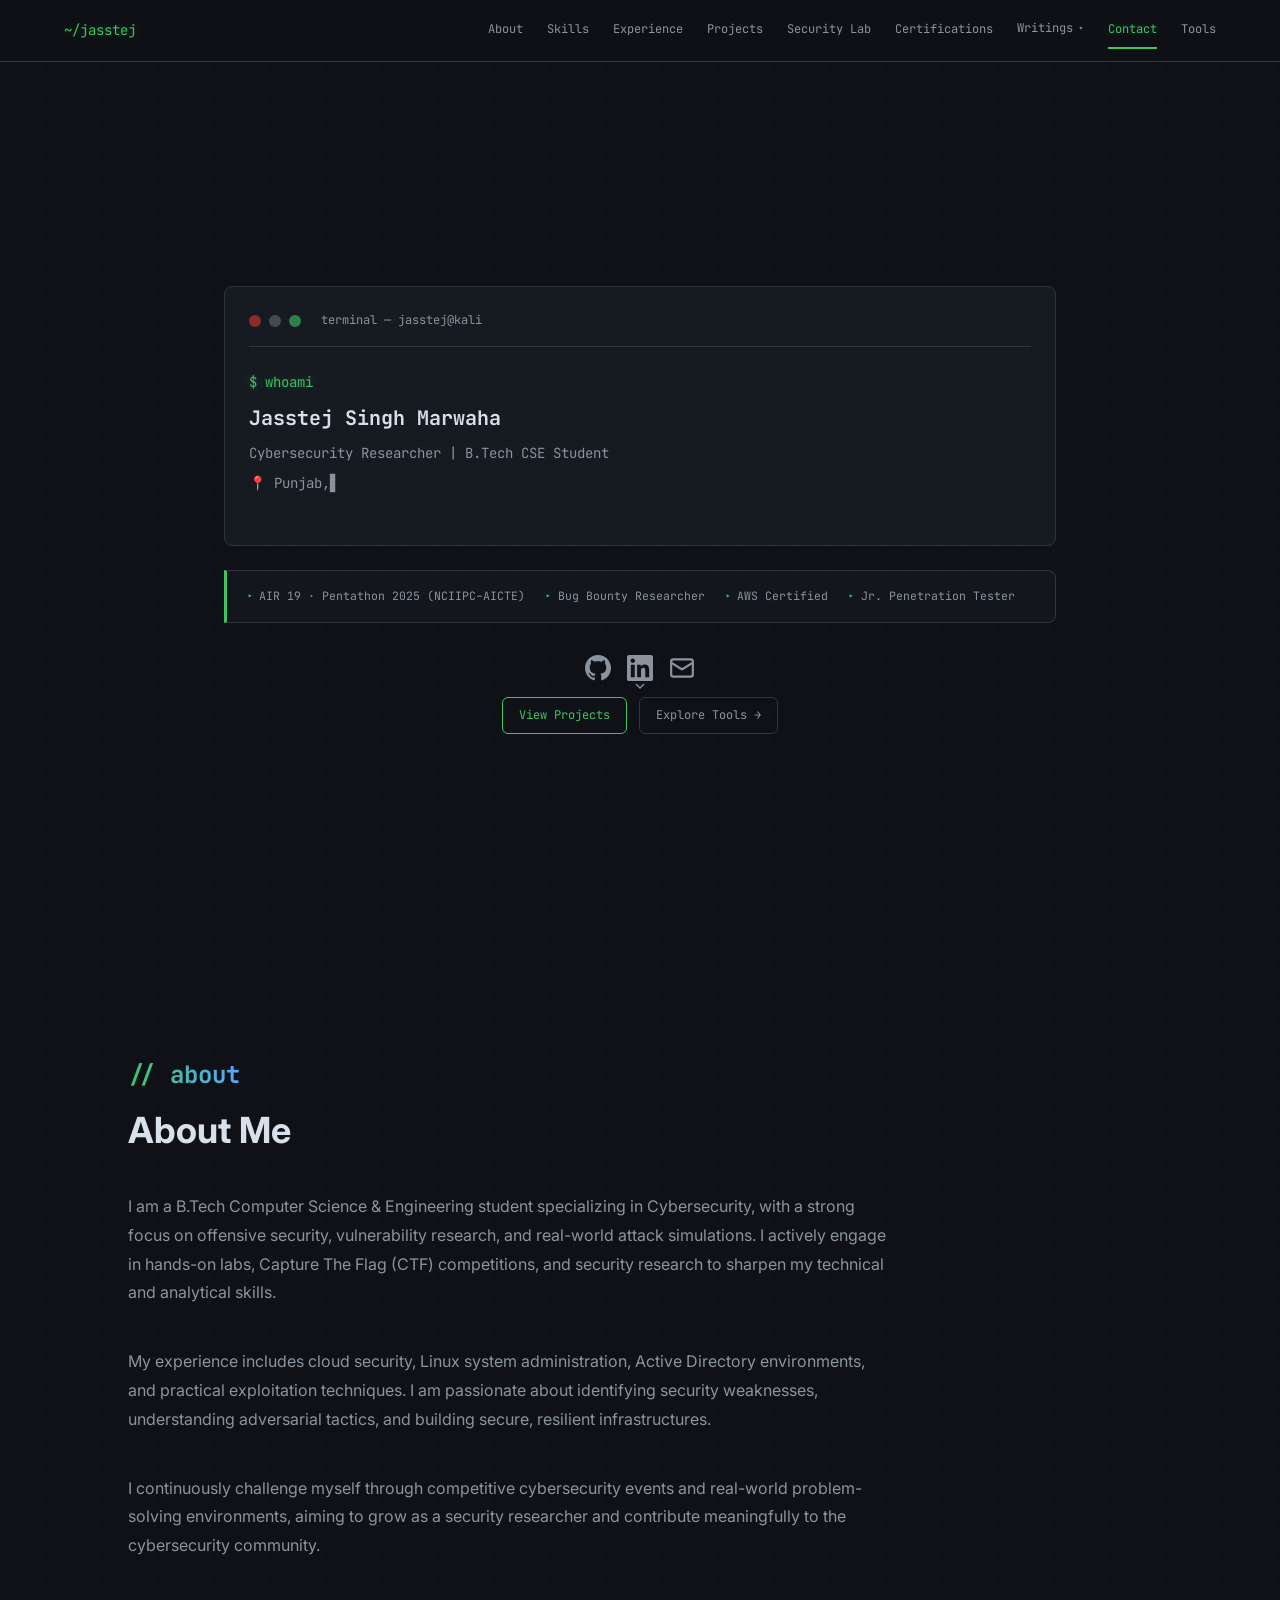
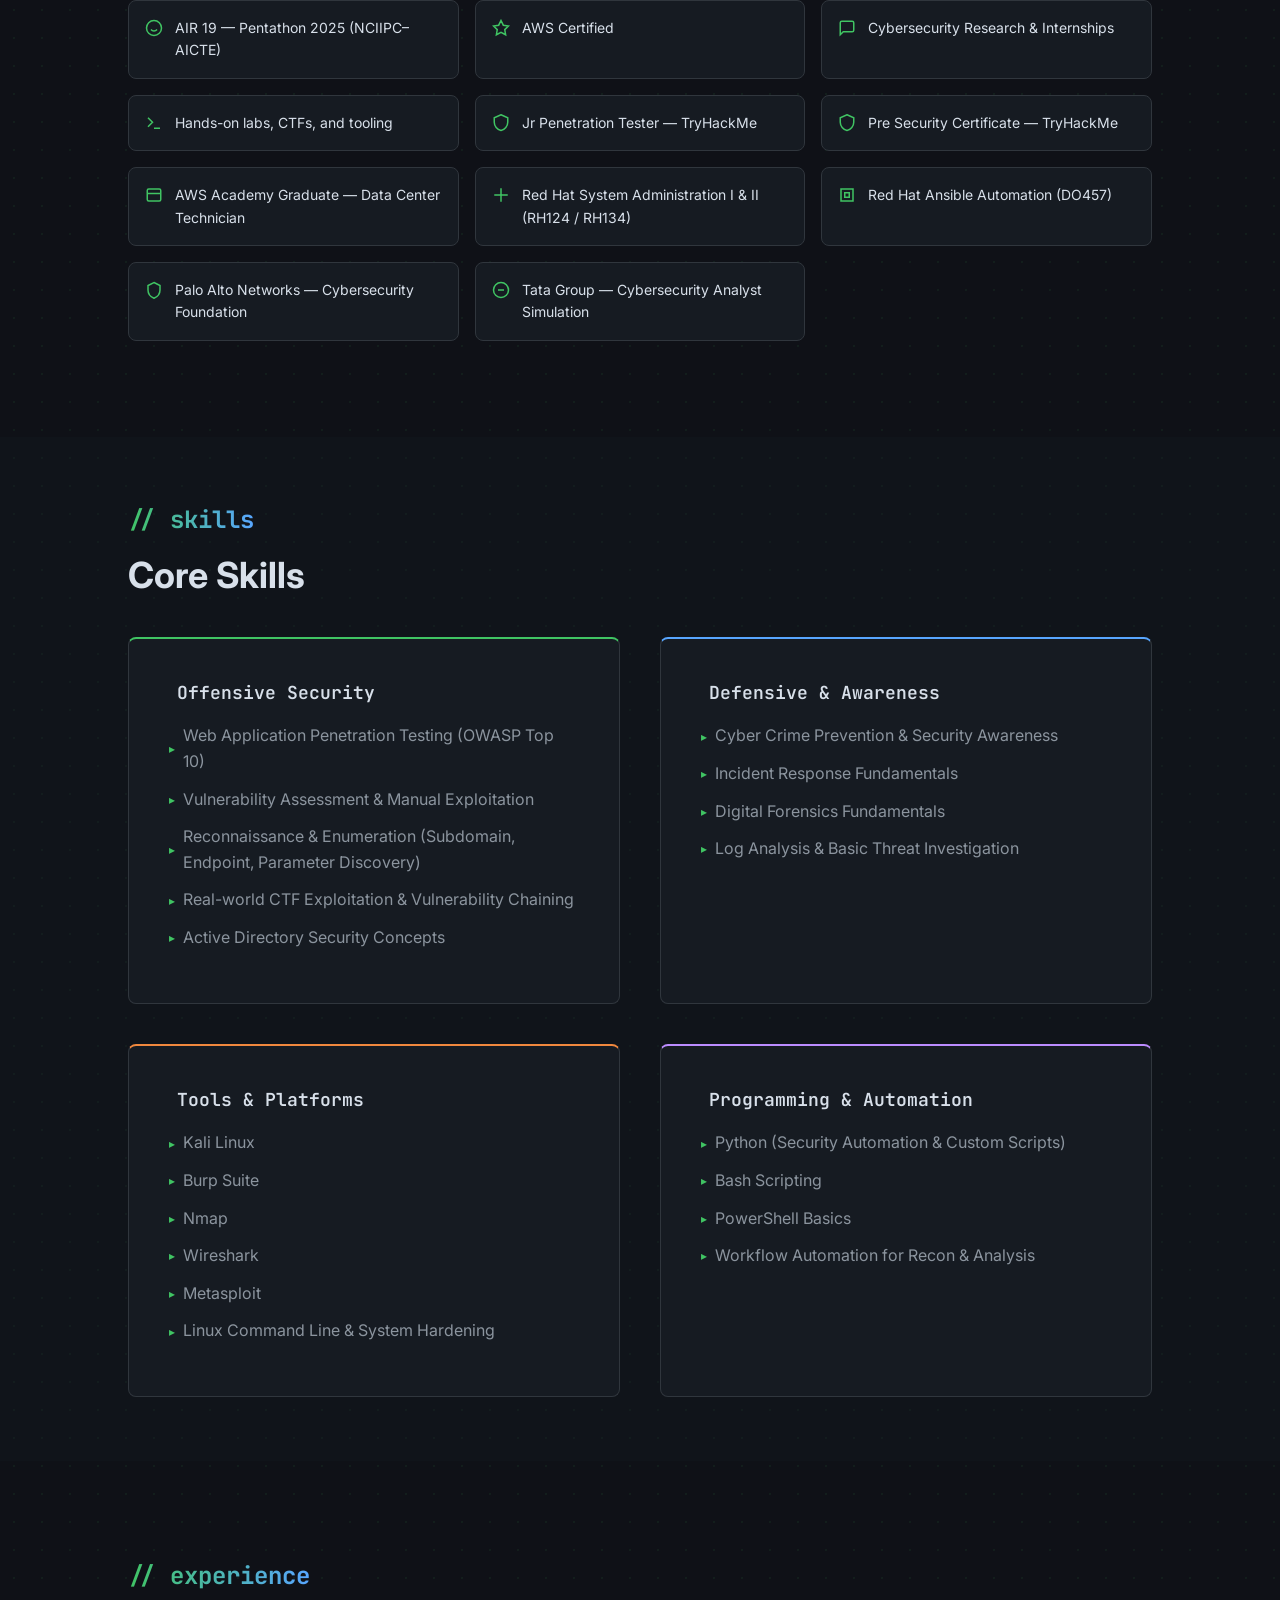
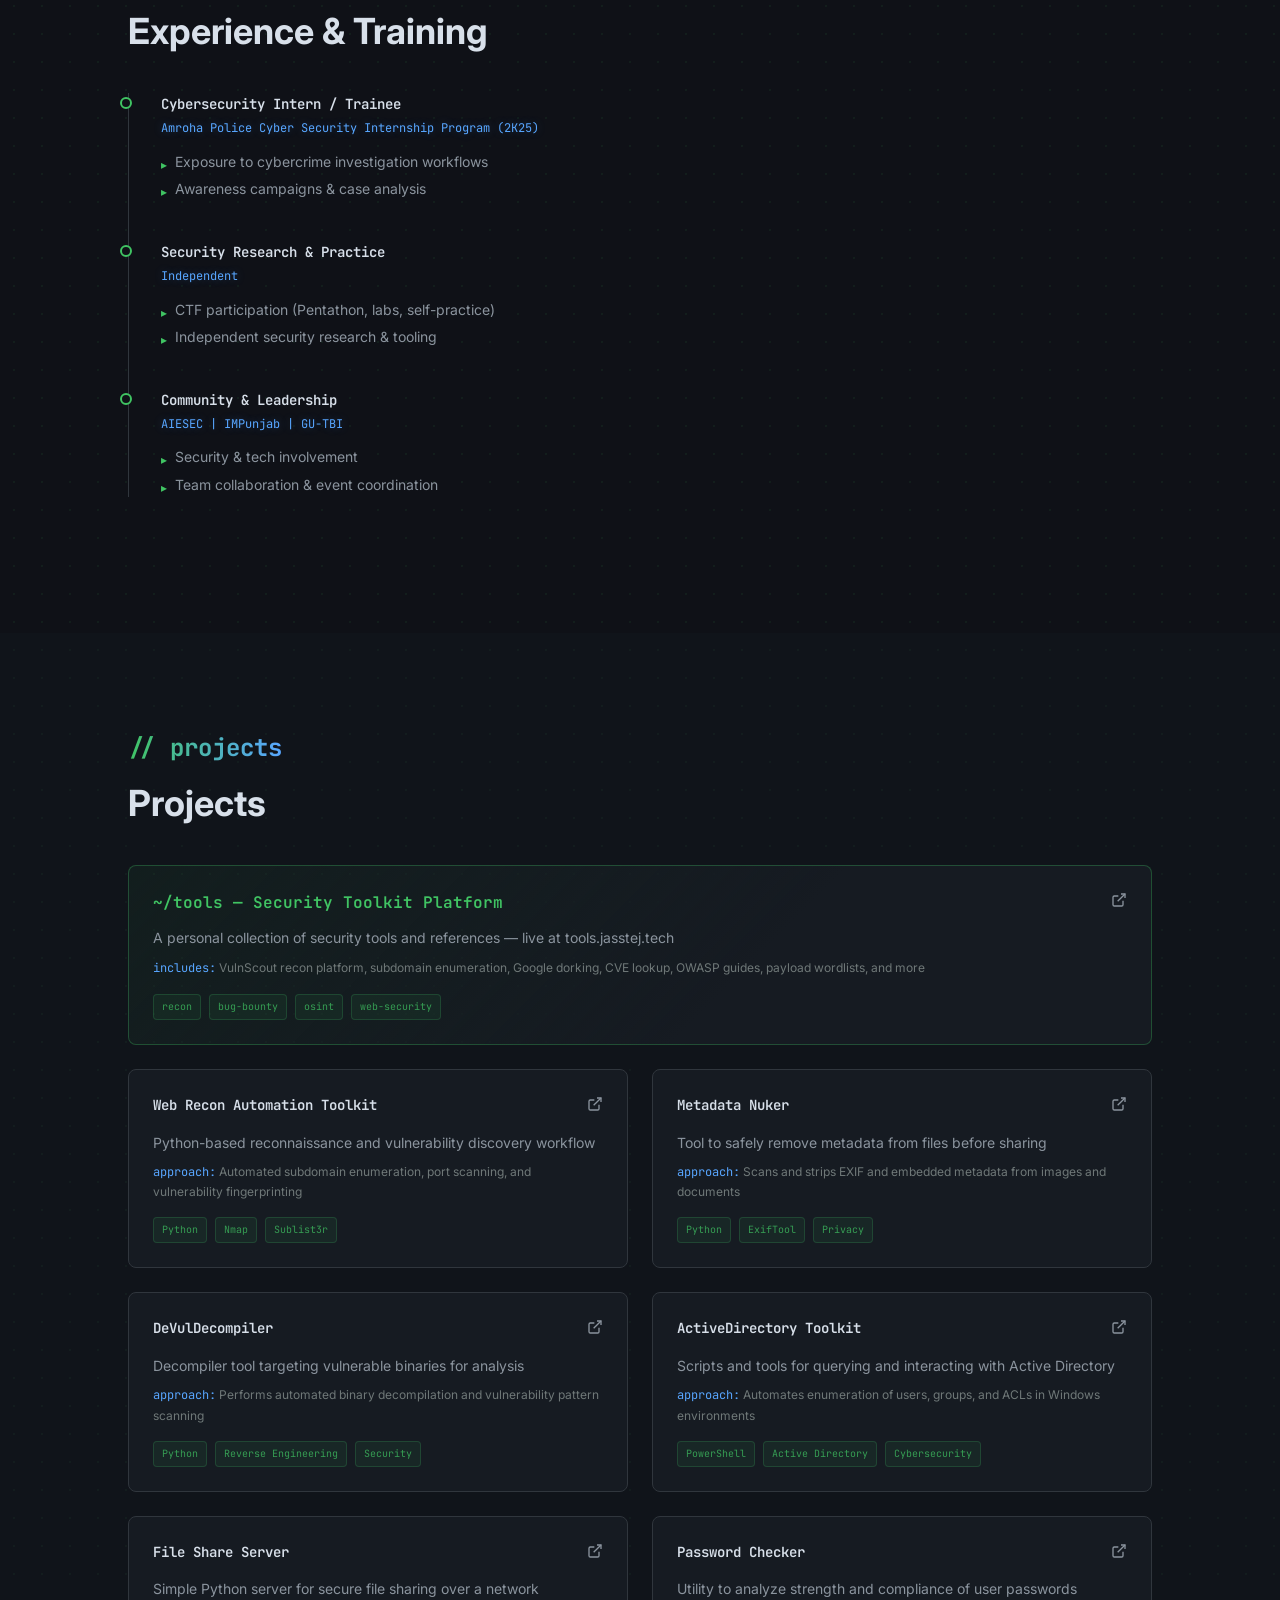
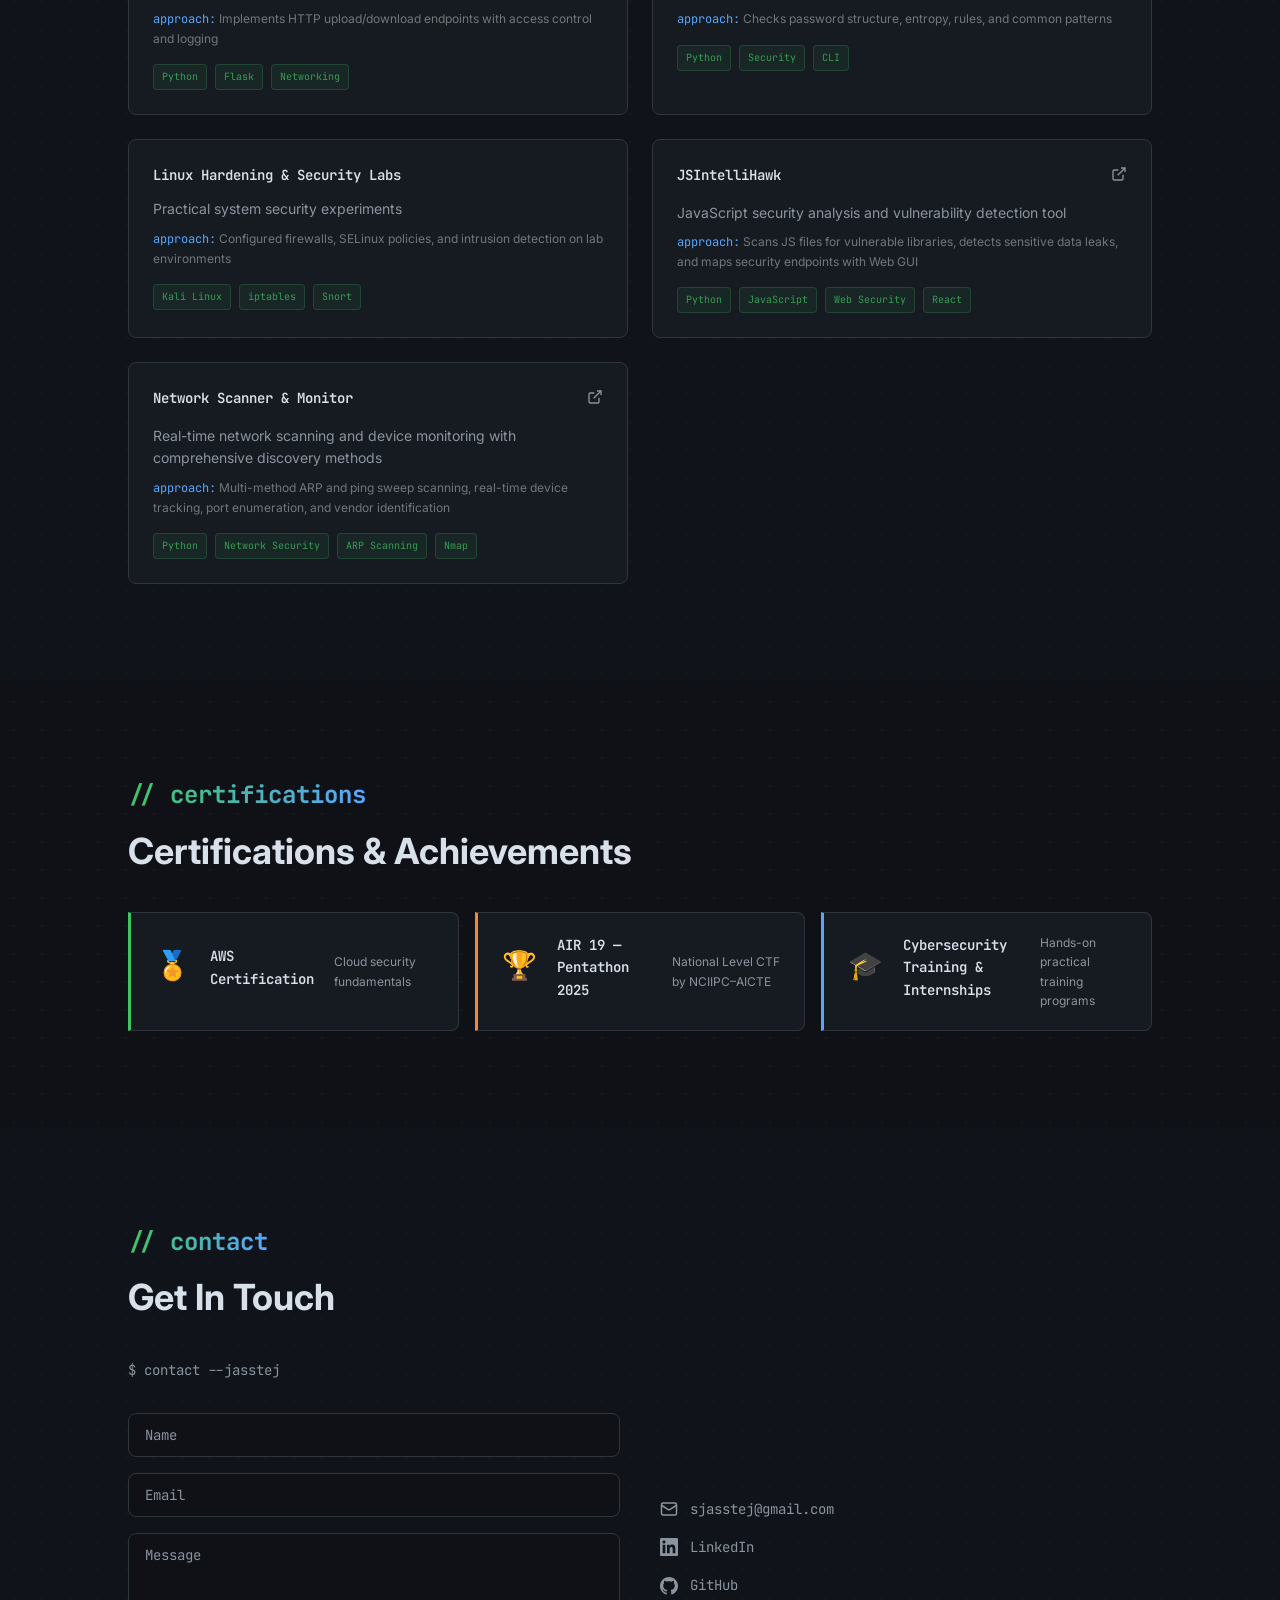
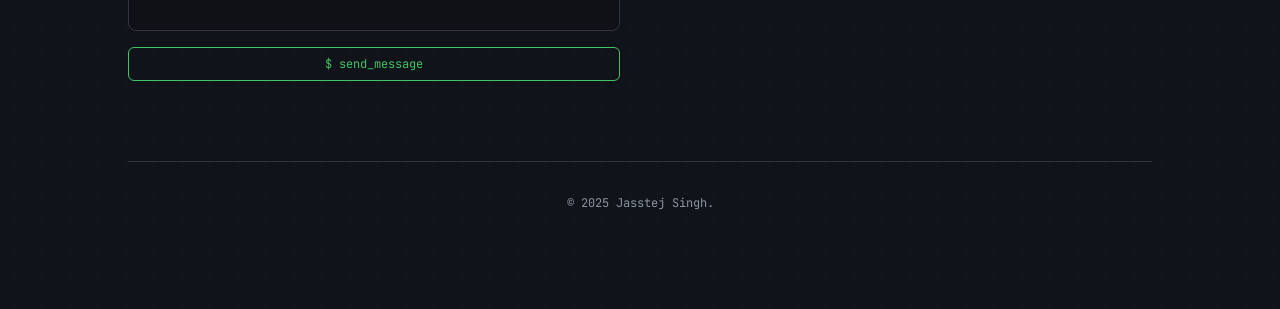
==== commit 03fd0bb7: "feat: add Security Lab link to navigation and create security-lab.html page" ====
--- a/index.html
+++ b/index.html
@@ -20,6 +20,7 @@
                 <a href="#skills" class="nav-link">Skills</a>
                 <a href="#experience" class="nav-link">Experience</a>
                 <a href="#projects" class="nav-link">Projects</a>
+                <a href="./security-lab.html" class="nav-link">Security Lab</a>
                 <a href="#certifications" class="nav-link">Certifications</a>
                 <div class="nav-dropdown" id="writingsDropdown">
                     <button class="nav-link nav-dropdown-btn" id="writingsDropdownBtn">
@@ -49,6 +50,7 @@
             <a href="#skills" class="nav-link">Skills</a>
             <a href="#experience" class="nav-link">Experience</a>
             <a href="#projects" class="nav-link">Projects</a>
+            <a href="./security-lab.html" class="nav-link">Security Lab</a>
             <a href="#certifications" class="nav-link">Certifications</a>
             <div class="nav-mobile-group">
                 <div class="nav-mobile-group-label">Writings</div>
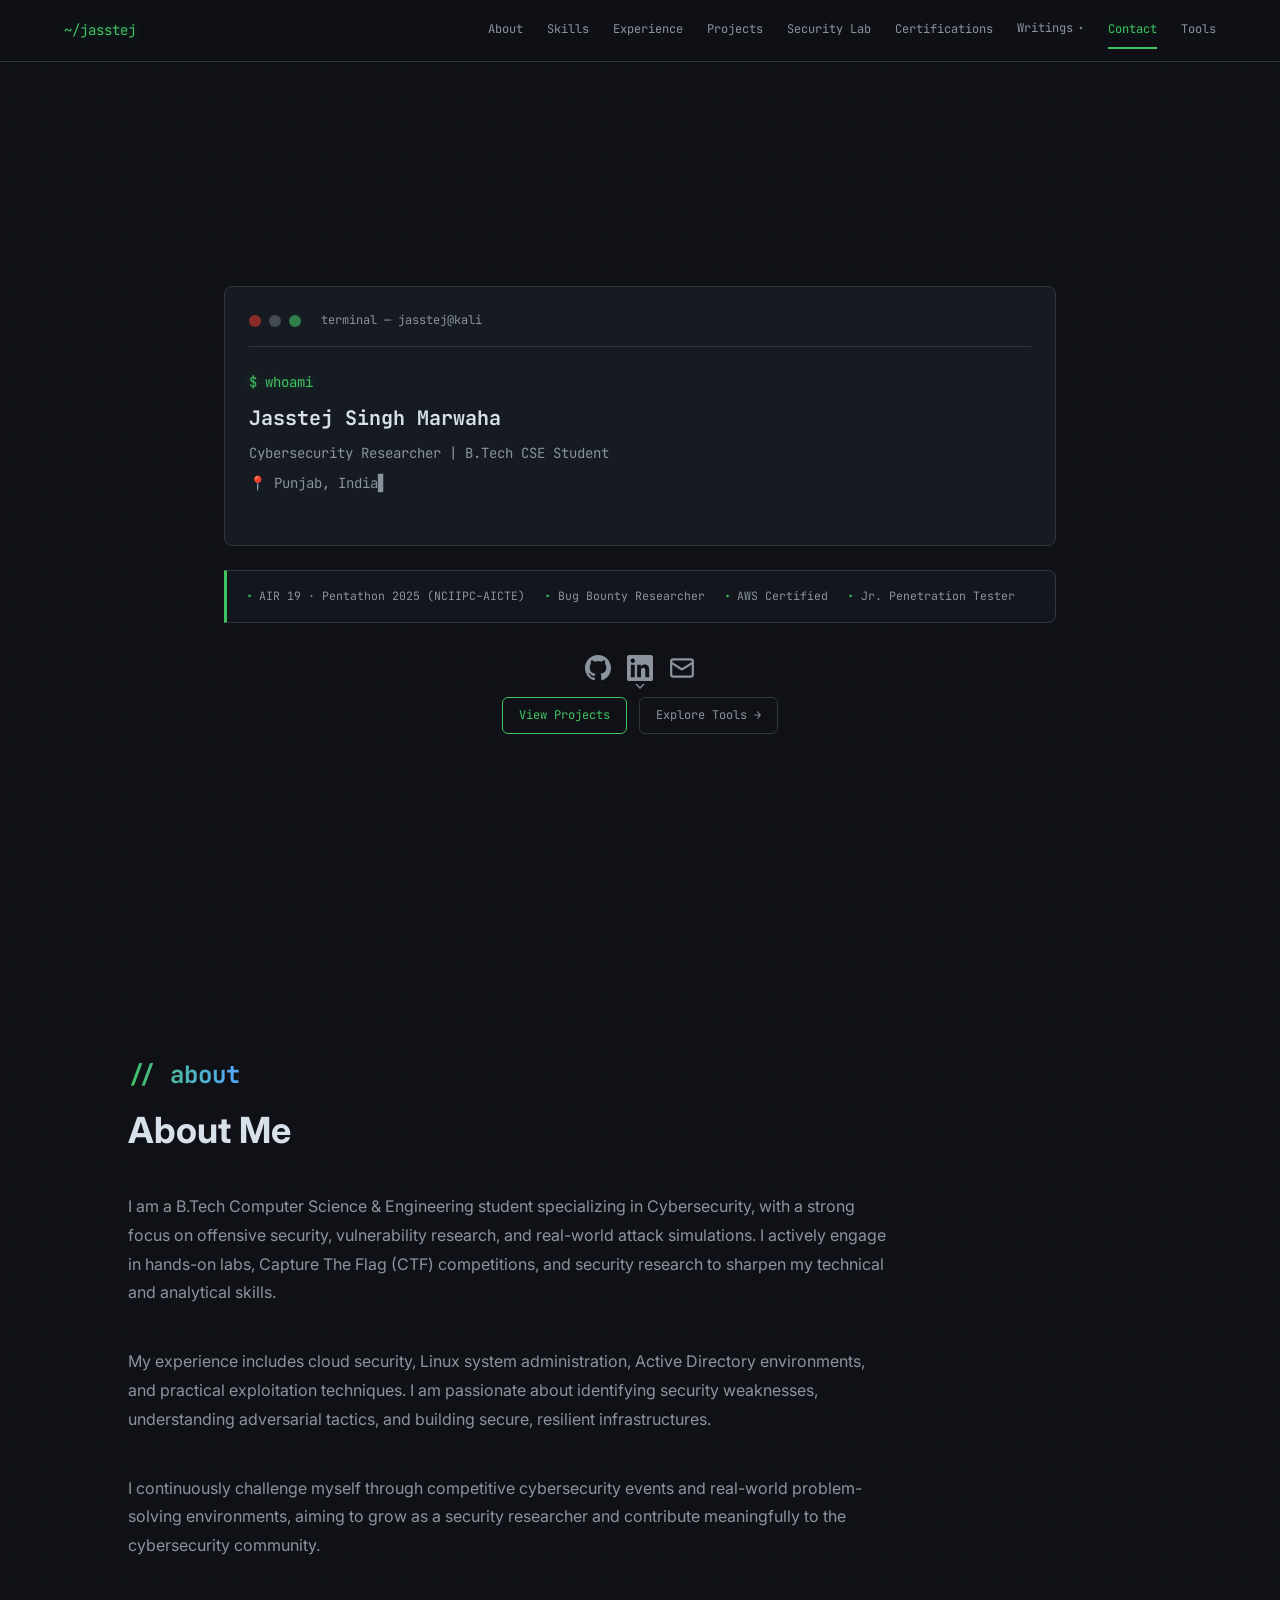
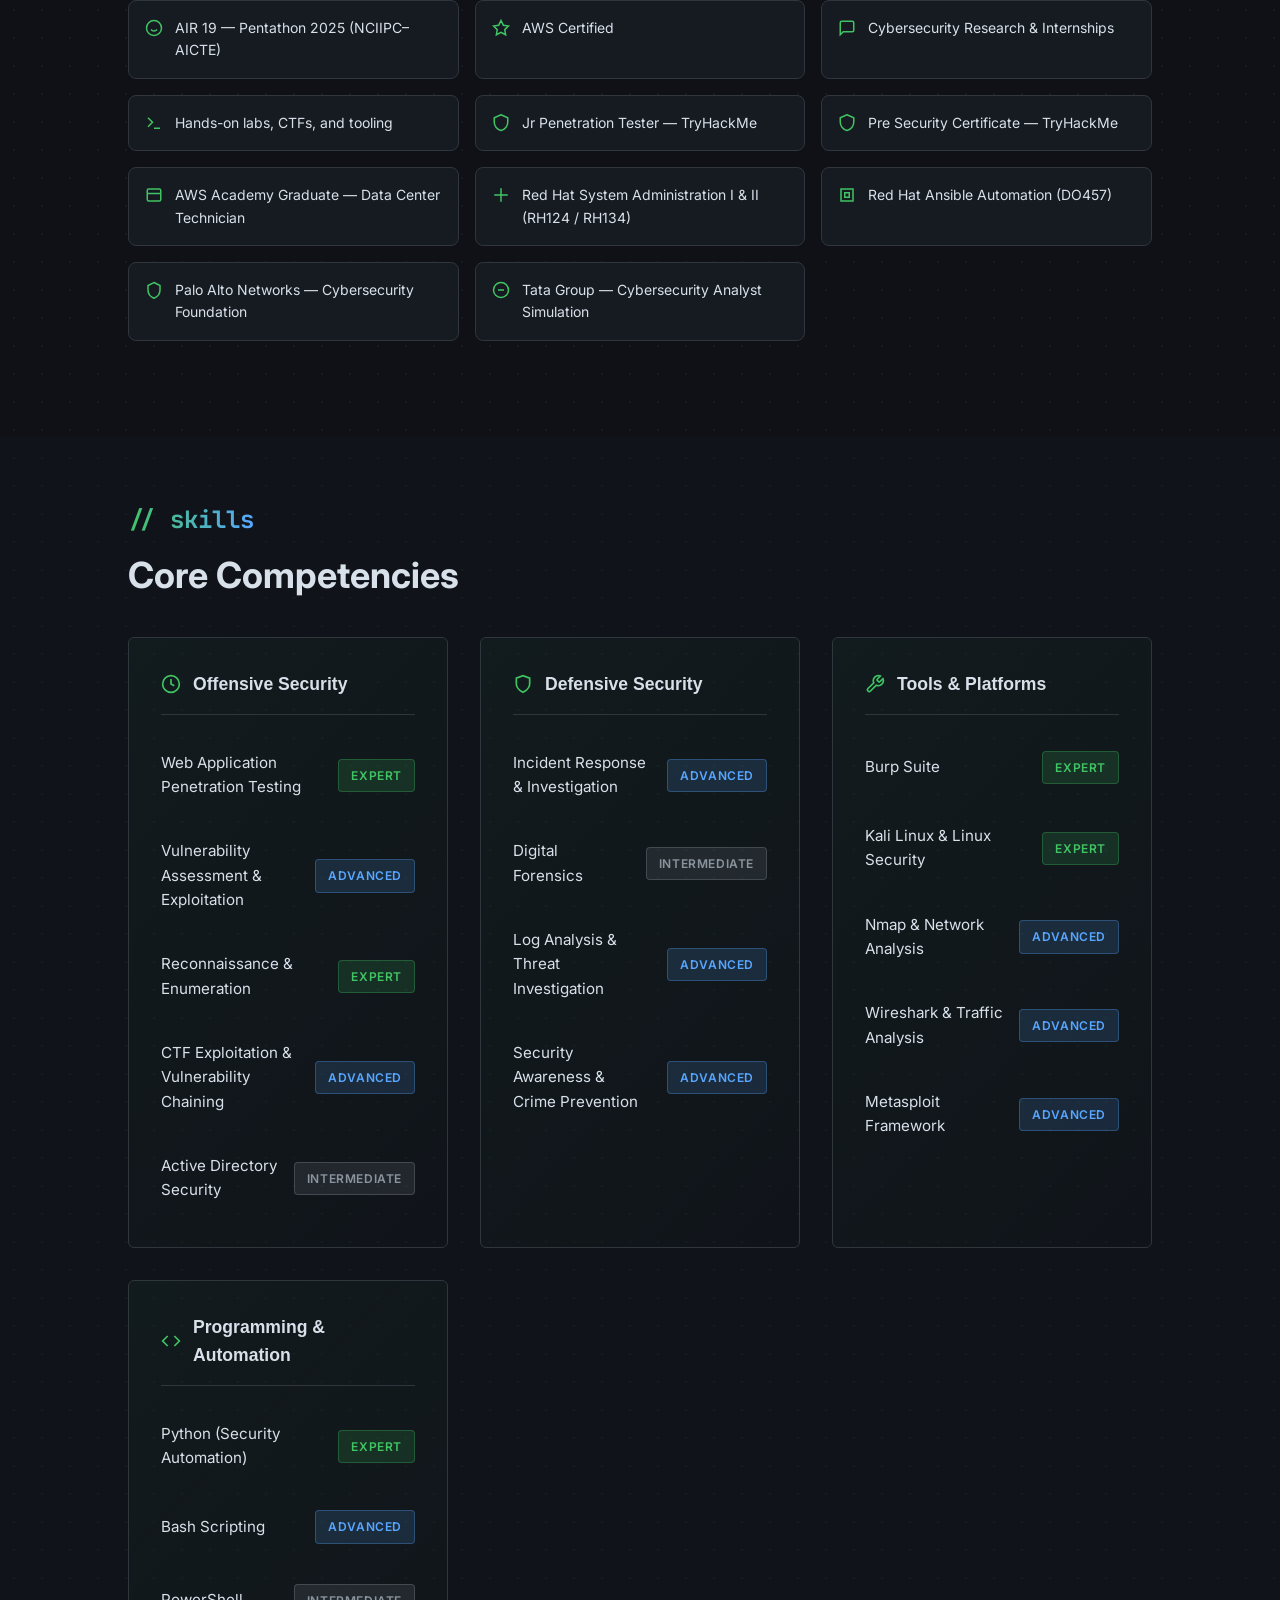
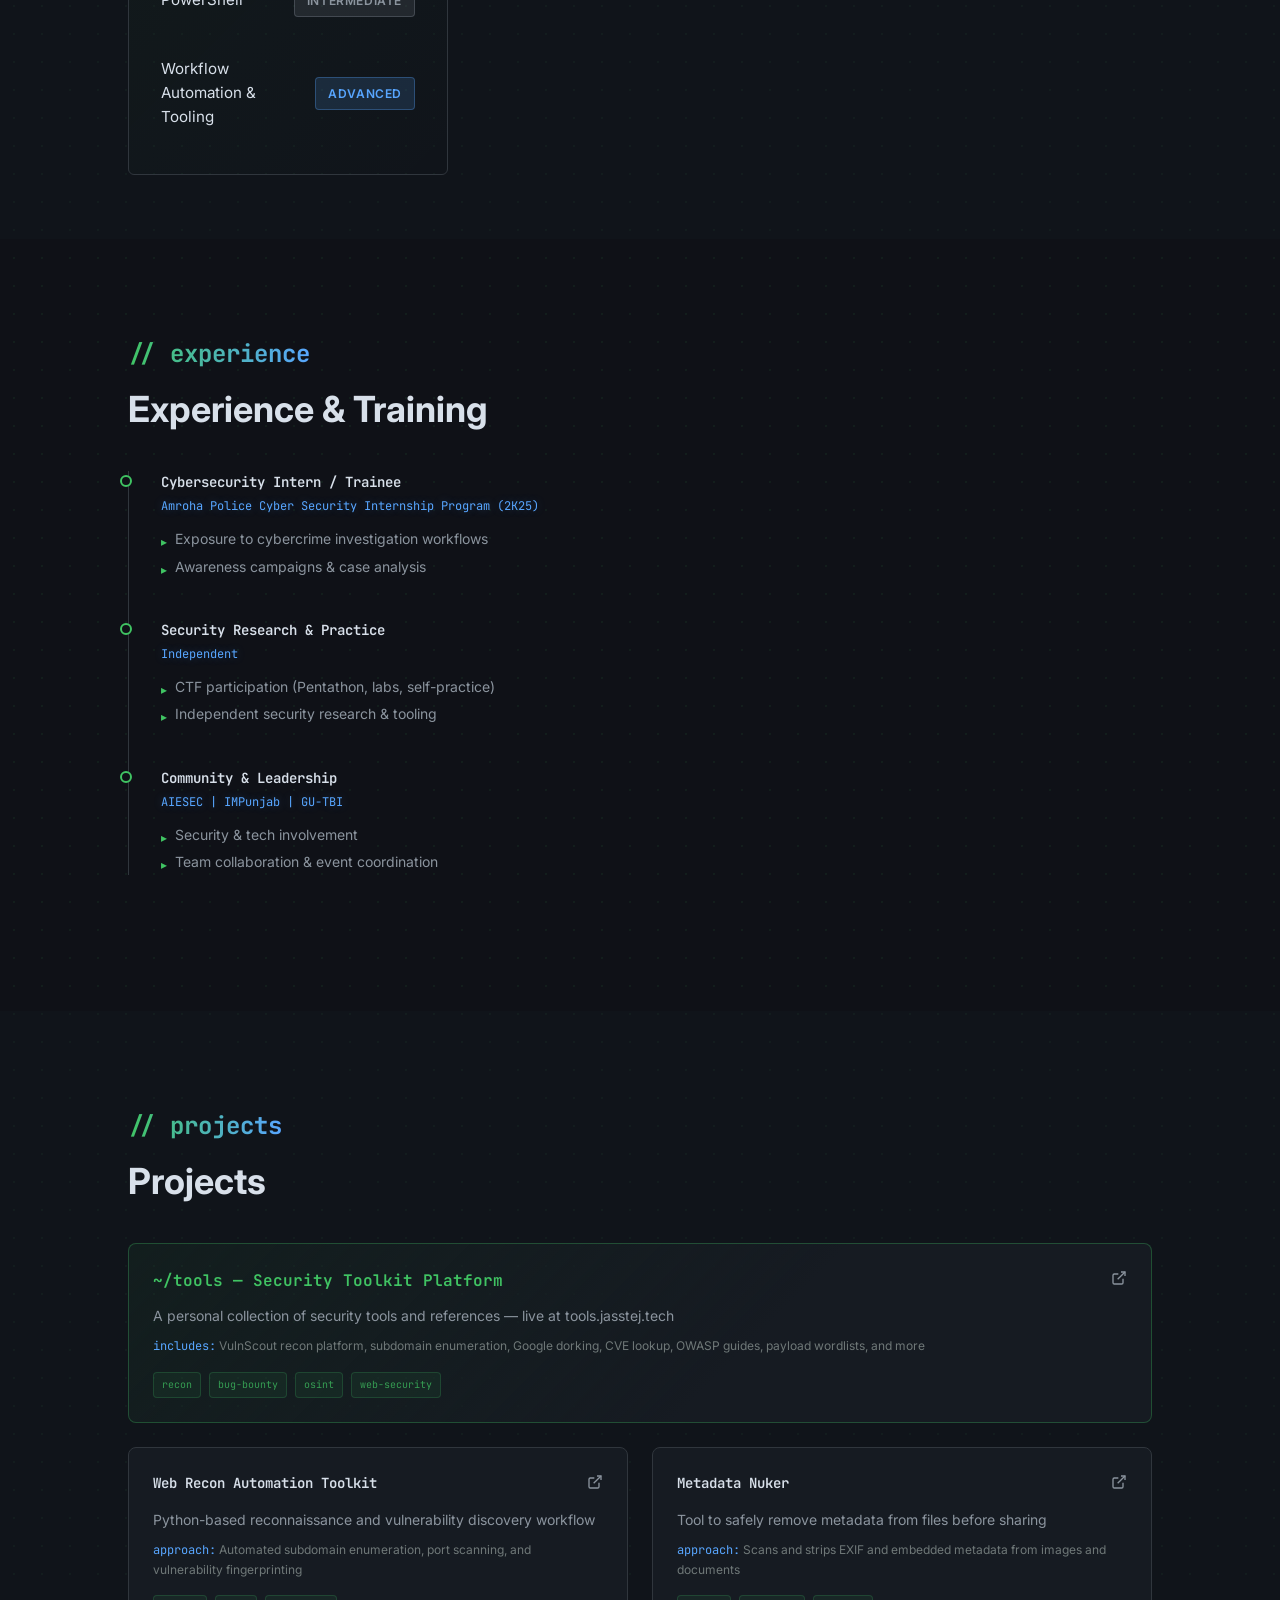
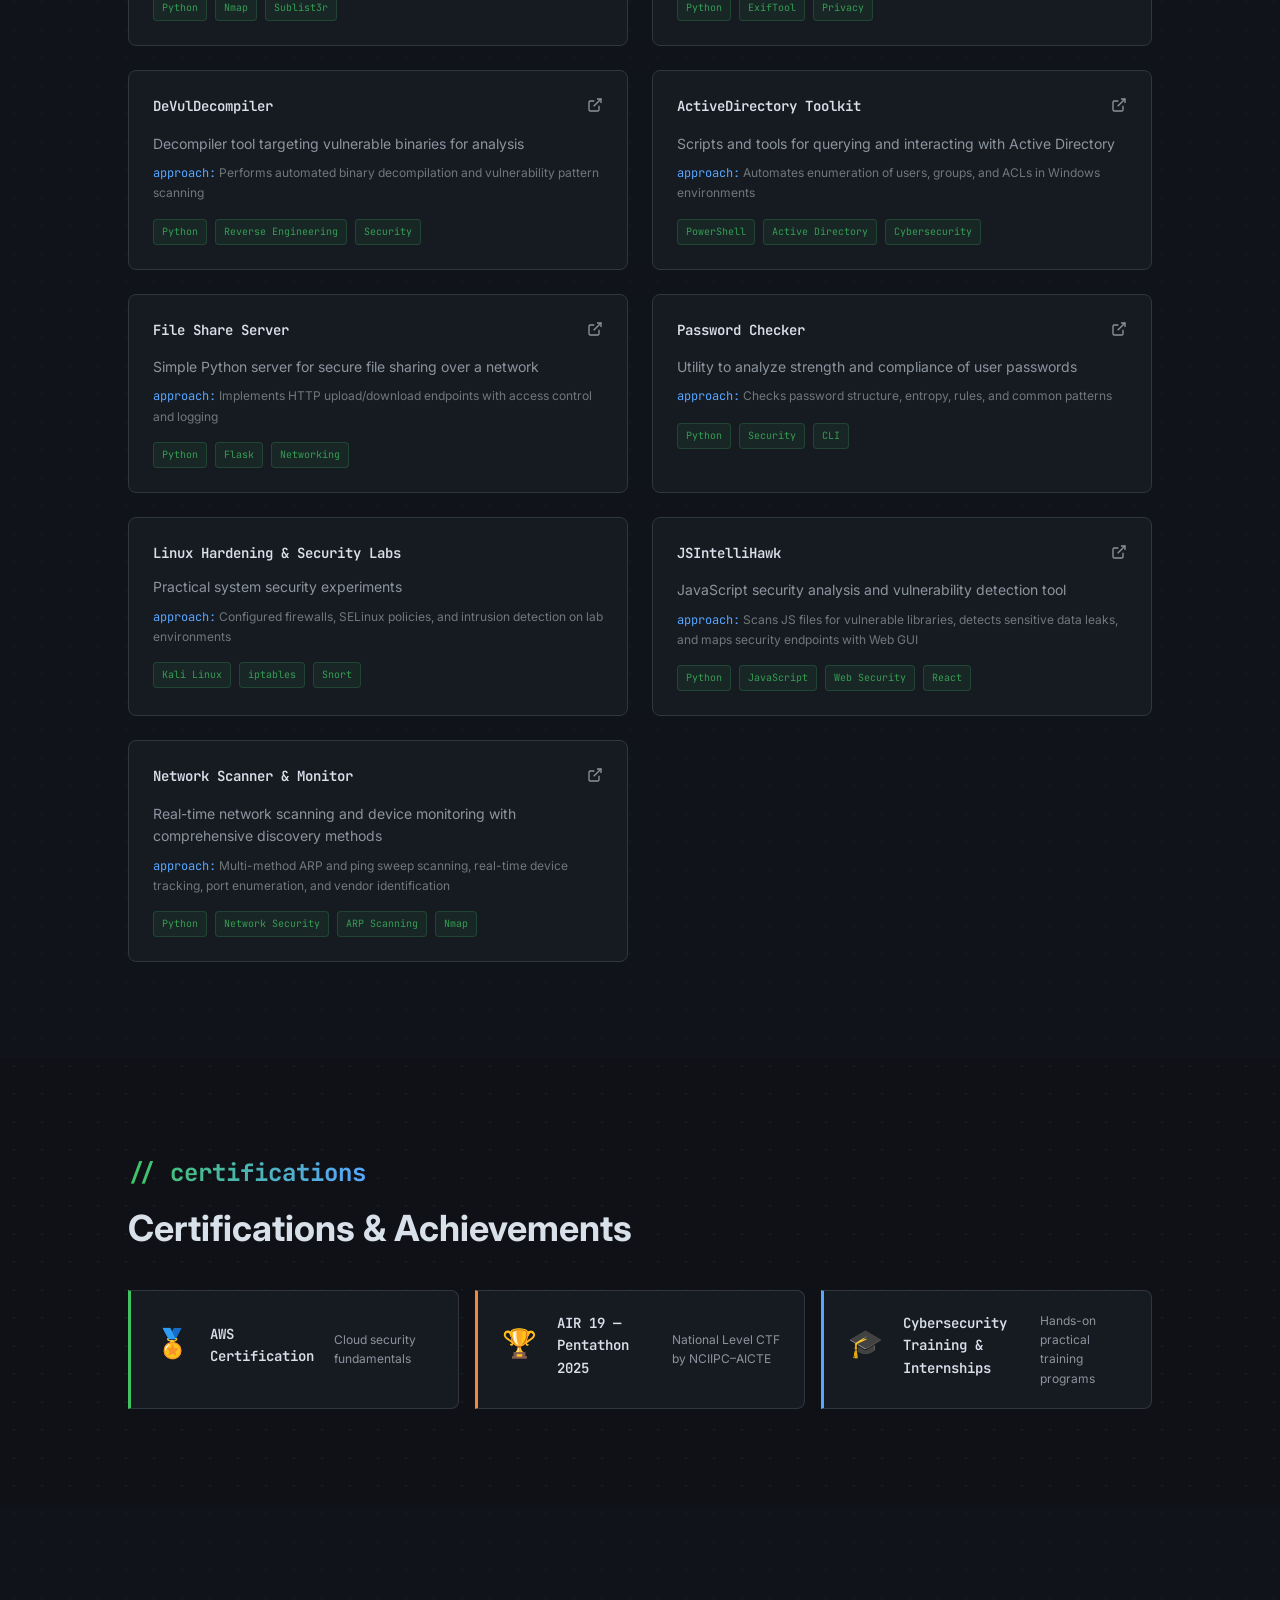
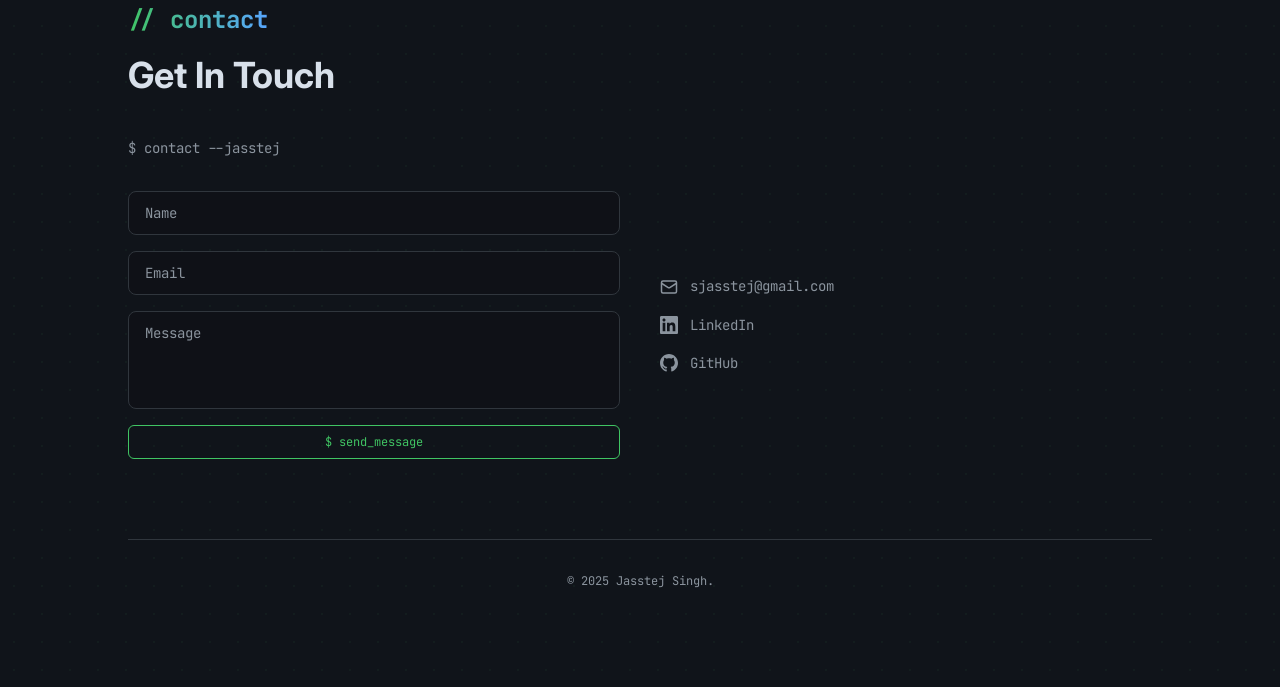
==== commit 15019279: "Redesign skills section: professional minimalist layout with proficiency indicators - Replace generi" ====
--- a/index.html
+++ b/index.html
@@ -245,63 +245,130 @@
         <div class="section-container">
             <div class="section-header">
                 <h2 class="section-label">// skills</h2>
-                <h3 class="section-title">Core Skills</h3>
-            </div>
-
-            <div class="skills-grid">
-                <div class="skill-card">
-                    <div class="skill-header">
-                        <span class="skill-icon"></span>
+                <h3 class="section-title">Core Competencies</h3>
+            </div>
+
+            <div class="skills-container">
+                <!-- Offensive Security -->
+                <div class="skill-category">
+                    <div class="skill-category-header">
+                        <svg width="20" height="20" viewBox="0 0 24 24" fill="none" stroke="currentColor" stroke-width="2">
+                            <circle cx="12" cy="12" r="10"></circle>
+                            <path d="M12 6v6l4 2"></path>
+                        </svg>
                         <h4>Offensive Security</h4>
                     </div>
-                    <ul class="skill-list">
-                        <li>Web Application Penetration Testing (OWASP Top 10)</li>
-                        <li>Vulnerability Assessment & Manual Exploitation</li>
-                        <li>Reconnaissance & Enumeration (Subdomain, Endpoint, Parameter Discovery)</li>
-                        <li>Real-world CTF Exploitation & Vulnerability Chaining</li>
-                        <li>Active Directory Security Concepts</li>
-                    </ul>
-                </div>
-
-                <div class="skill-card">
-                    <div class="skill-header">
-                        <span class="skill-icon"></span>
-                        <h4>Defensive & Awareness</h4>
-                    </div>
-                    <ul class="skill-list">
-                        <li>Cyber Crime Prevention & Security Awareness</li>
-                        <li>Incident Response Fundamentals</li>
-                        <li>Digital Forensics Fundamentals</li>
-                        <li>Log Analysis & Basic Threat Investigation</li>
-                    </ul>
-                </div>
-
-                <div class="skill-card">
-                    <div class="skill-header">
-                        <span class="skill-icon"></span>
+                    <div class="skill-items">
+                        <div class="skill-item">
+                            <span class="skill-name">Web Application Penetration Testing</span>
+                            <span class="proficiency proficiency-expert">Expert</span>
+                        </div>
+                        <div class="skill-item">
+                            <span class="skill-name">Vulnerability Assessment & Exploitation</span>
+                            <span class="proficiency proficiency-advanced">Advanced</span>
+                        </div>
+                        <div class="skill-item">
+                            <span class="skill-name">Reconnaissance & Enumeration</span>
+                            <span class="proficiency proficiency-expert">Expert</span>
+                        </div>
+                        <div class="skill-item">
+                            <span class="skill-name">CTF Exploitation & Vulnerability Chaining</span>
+                            <span class="proficiency proficiency-advanced">Advanced</span>
+                        </div>
+                        <div class="skill-item">
+                            <span class="skill-name">Active Directory Security</span>
+                            <span class="proficiency proficiency-intermediate">Intermediate</span>
+                        </div>
+                    </div>
+                </div>
+
+                <!-- Defensive Security -->
+                <div class="skill-category">
+                    <div class="skill-category-header">
+                        <svg width="20" height="20" viewBox="0 0 24 24" fill="none" stroke="currentColor" stroke-width="2">
+                            <path d="M12 22s8-4 8-10V5l-8-3-8 3v7c0 6 8 10 8 10z"></path>
+                        </svg>
+                        <h4>Defensive Security</h4>
+                    </div>
+                    <div class="skill-items">
+                        <div class="skill-item">
+                            <span class="skill-name">Incident Response & Investigation</span>
+                            <span class="proficiency proficiency-advanced">Advanced</span>
+                        </div>
+                        <div class="skill-item">
+                            <span class="skill-name">Digital Forensics</span>
+                            <span class="proficiency proficiency-intermediate">Intermediate</span>
+                        </div>
+                        <div class="skill-item">
+                            <span class="skill-name">Log Analysis & Threat Investigation</span>
+                            <span class="proficiency proficiency-advanced">Advanced</span>
+                        </div>
+                        <div class="skill-item">
+                            <span class="skill-name">Security Awareness & Crime Prevention</span>
+                            <span class="proficiency proficiency-advanced">Advanced</span>
+                        </div>
+                    </div>
+                </div>
+
+                <!-- Tools & Platforms -->
+                <div class="skill-category">
+                    <div class="skill-category-header">
+                        <svg width="20" height="20" viewBox="0 0 24 24" fill="none" stroke="currentColor" stroke-width="2">
+                            <path d="M14.7 6.3a1 1 0 0 0 0 1.4l1.6 1.6a1 1 0 0 0 1.4 0l3.77-3.77a6 6 0 0 1-7.94 7.94l-6.91 6.91a2.12 2.12 0 1 1-3-3l6.91-6.91a6 6 0 0 1 7.94-7.94l-3.76 3.76z"></path>
+                        </svg>
                         <h4>Tools & Platforms</h4>
                     </div>
-                    <ul class="skill-list">
-                        <li>Kali Linux</li>
-                        <li>Burp Suite</li>
-                        <li>Nmap</li>
-                        <li>Wireshark</li>
-                        <li>Metasploit</li>
-                        <li>Linux Command Line & System Hardening</li>
-                    </ul>
-                </div>
-
-                <div class="skill-card">
-                    <div class="skill-header">
-                        <span class="skill-icon"></span>
+                    <div class="skill-items">
+                        <div class="skill-item">
+                            <span class="skill-name">Burp Suite</span>
+                            <span class="proficiency proficiency-expert">Expert</span>
+                        </div>
+                        <div class="skill-item">
+                            <span class="skill-name">Kali Linux & Linux Security</span>
+                            <span class="proficiency proficiency-expert">Expert</span>
+                        </div>
+                        <div class="skill-item">
+                            <span class="skill-name">Nmap & Network Analysis</span>
+                            <span class="proficiency proficiency-advanced">Advanced</span>
+                        </div>
+                        <div class="skill-item">
+                            <span class="skill-name">Wireshark & Traffic Analysis</span>
+                            <span class="proficiency proficiency-advanced">Advanced</span>
+                        </div>
+                        <div class="skill-item">
+                            <span class="skill-name">Metasploit Framework</span>
+                            <span class="proficiency proficiency-advanced">Advanced</span>
+                        </div>
+                    </div>
+                </div>
+
+                <!-- Programming & Automation -->
+                <div class="skill-category">
+                    <div class="skill-category-header">
+                        <svg width="20" height="20" viewBox="0 0 24 24" fill="none" stroke="currentColor" stroke-width="2">
+                            <polyline points="16 18 22 12 16 6"></polyline>
+                            <polyline points="8 6 2 12 8 18"></polyline>
+                        </svg>
                         <h4>Programming & Automation</h4>
                     </div>
-                    <ul class="skill-list">
-                        <li>Python (Security Automation & Custom Scripts)</li>
-                        <li>Bash Scripting</li>
-                        <li>PowerShell Basics</li>
-                        <li>Workflow Automation for Recon & Analysis</li>
-                    </ul>
+                    <div class="skill-items">
+                        <div class="skill-item">
+                            <span class="skill-name">Python (Security Automation)</span>
+                            <span class="proficiency proficiency-expert">Expert</span>
+                        </div>
+                        <div class="skill-item">
+                            <span class="skill-name">Bash Scripting</span>
+                            <span class="proficiency proficiency-advanced">Advanced</span>
+                        </div>
+                        <div class="skill-item">
+                            <span class="skill-name">PowerShell</span>
+                            <span class="proficiency proficiency-intermediate">Intermediate</span>
+                        </div>
+                        <div class="skill-item">
+                            <span class="skill-name">Workflow Automation & Tooling</span>
+                            <span class="proficiency proficiency-advanced">Advanced</span>
+                        </div>
+                    </div>
                 </div>
             </div>
         </div>
--- a/styles.css
+++ b/styles.css
@@ -533,60 +533,109 @@
     padding: 4rem 0;
 }
 
-.skills-grid {
+.skills-container {
     display: grid;
-    grid-template-columns: repeat(2, 1fr);
-    gap: 2.5rem;
-}
-
-.skill-card {
-    border-radius: 0.5rem;
+    grid-template-columns: repeat(auto-fit, minmax(320px, 1fr));
+    gap: 2rem;
+}
+
+.skill-category {
+    background: linear-gradient(135deg, rgba(64, 196, 99, 0.04) 0%, transparent 100%);
     border: 1px solid var(--border);
-    background-color: var(--card);
-    padding: 2.5rem;
-    transition: border-color 0.3s ease;
-}
-
-.skill-card:hover {
+    border-radius: 0.375rem;
+    padding: 2rem;
+    transition: all 0.3s ease;
+}
+
+.skill-category:hover {
     border-color: rgba(64, 196, 99, 0.3);
-}
-
-.skill-header {
+    background: linear-gradient(135deg, rgba(64, 196, 99, 0.08) 0%, transparent 100%);
+}
+
+.skill-category-header {
     display: flex;
     align-items: center;
-    gap: 0.5rem;
-    margin-bottom: 1rem;
-}
-
-.skill-icon {
-    font-size: 2rem;
-}
-
-.skill-header h4 {
-    font-family: 'JetBrains Mono', monospace;
-    font-size: 1.125rem;
+    gap: 0.75rem;
+    margin-bottom: 1.5rem;
+    padding-bottom: 1rem;
+    border-bottom: 1px solid var(--border);
+}
+
+.skill-category-header svg {
+    color: var(--primary);
+    flex-shrink: 0;
+}
+
+.skill-category-header h4 {
+    font-family: 'Outfit', sans-serif;
+    font-size: 1.1rem;
     font-weight: 600;
     color: var(--foreground);
-}
-
-.skill-list {
-    list-style: none;
-    space-y: 0.5rem;
-}
-
-.skill-list li {
-    display: flex;
+    margin: 0;
+}
+
+.skill-items {
+    display: flex;
+    flex-direction: column;
+    gap: 1rem;
+}
+
+.skill-item {
+    display: flex;
+    justify-content: space-between;
     align-items: center;
-    gap: 0.5rem;
-    font-size: 1rem;
-    color: var(--muted-foreground);
-    margin-bottom: 0.75rem;
-}
-
-.skill-list li::before {
-    content: "▸";
-    color: var(--primary);
+    gap: 1rem;
+    padding: 0.75rem 0;
+}
+
+.skill-name {
+    font-size: 0.95rem;
+    color: var(--foreground);
+    flex: 1;
+}
+
+.proficiency {
+    display: inline-block;
+    padding: 0.375rem 0.75rem;
+    border-radius: 0.25rem;
     font-size: 0.75rem;
+    font-weight: 600;
+    white-space: nowrap;
+    text-transform: uppercase;
+    letter-spacing: 0.05em;
+}
+
+.proficiency-expert {
+    background: rgba(64, 196, 99, 0.15);
+    color: #40c463;
+    border: 1px solid rgba(64, 196, 99, 0.3);
+}
+
+.proficiency-advanced {
+    background: rgba(88, 166, 255, 0.15);
+    color: #58a6ff;
+    border: 1px solid rgba(88, 166, 255, 0.3);
+}
+
+.proficiency-intermediate {
+    background: rgba(139, 148, 158, 0.15);
+    color: #8b949e;
+    border: 1px solid rgba(139, 148, 158, 0.3);
+}
+
+@media (max-width: 768px) {
+    .skills-container {
+        grid-template-columns: 1fr;
+    }
+
+    .skill-item {
+        flex-direction: column;
+        align-items: flex-start;
+    }
+
+    .proficiency {
+        align-self: flex-start;
+    }
 }
 
 /* =====================
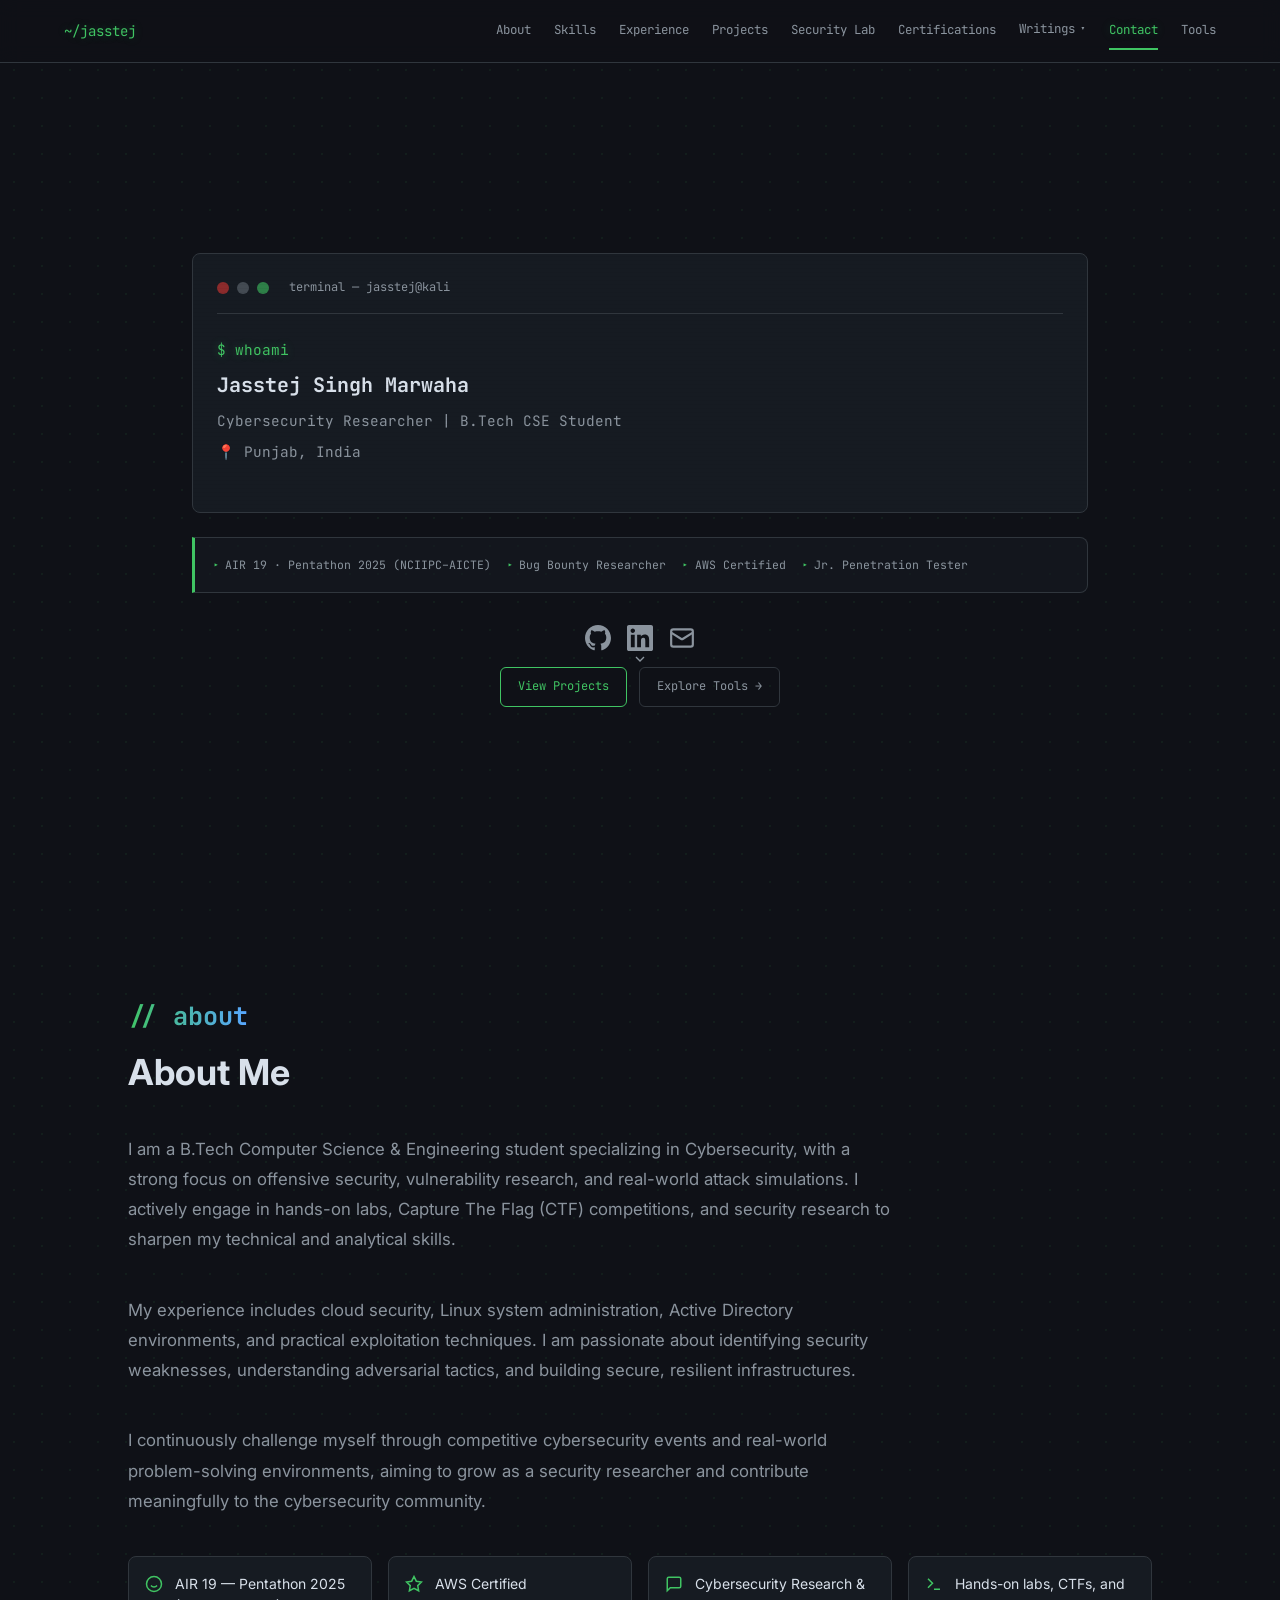
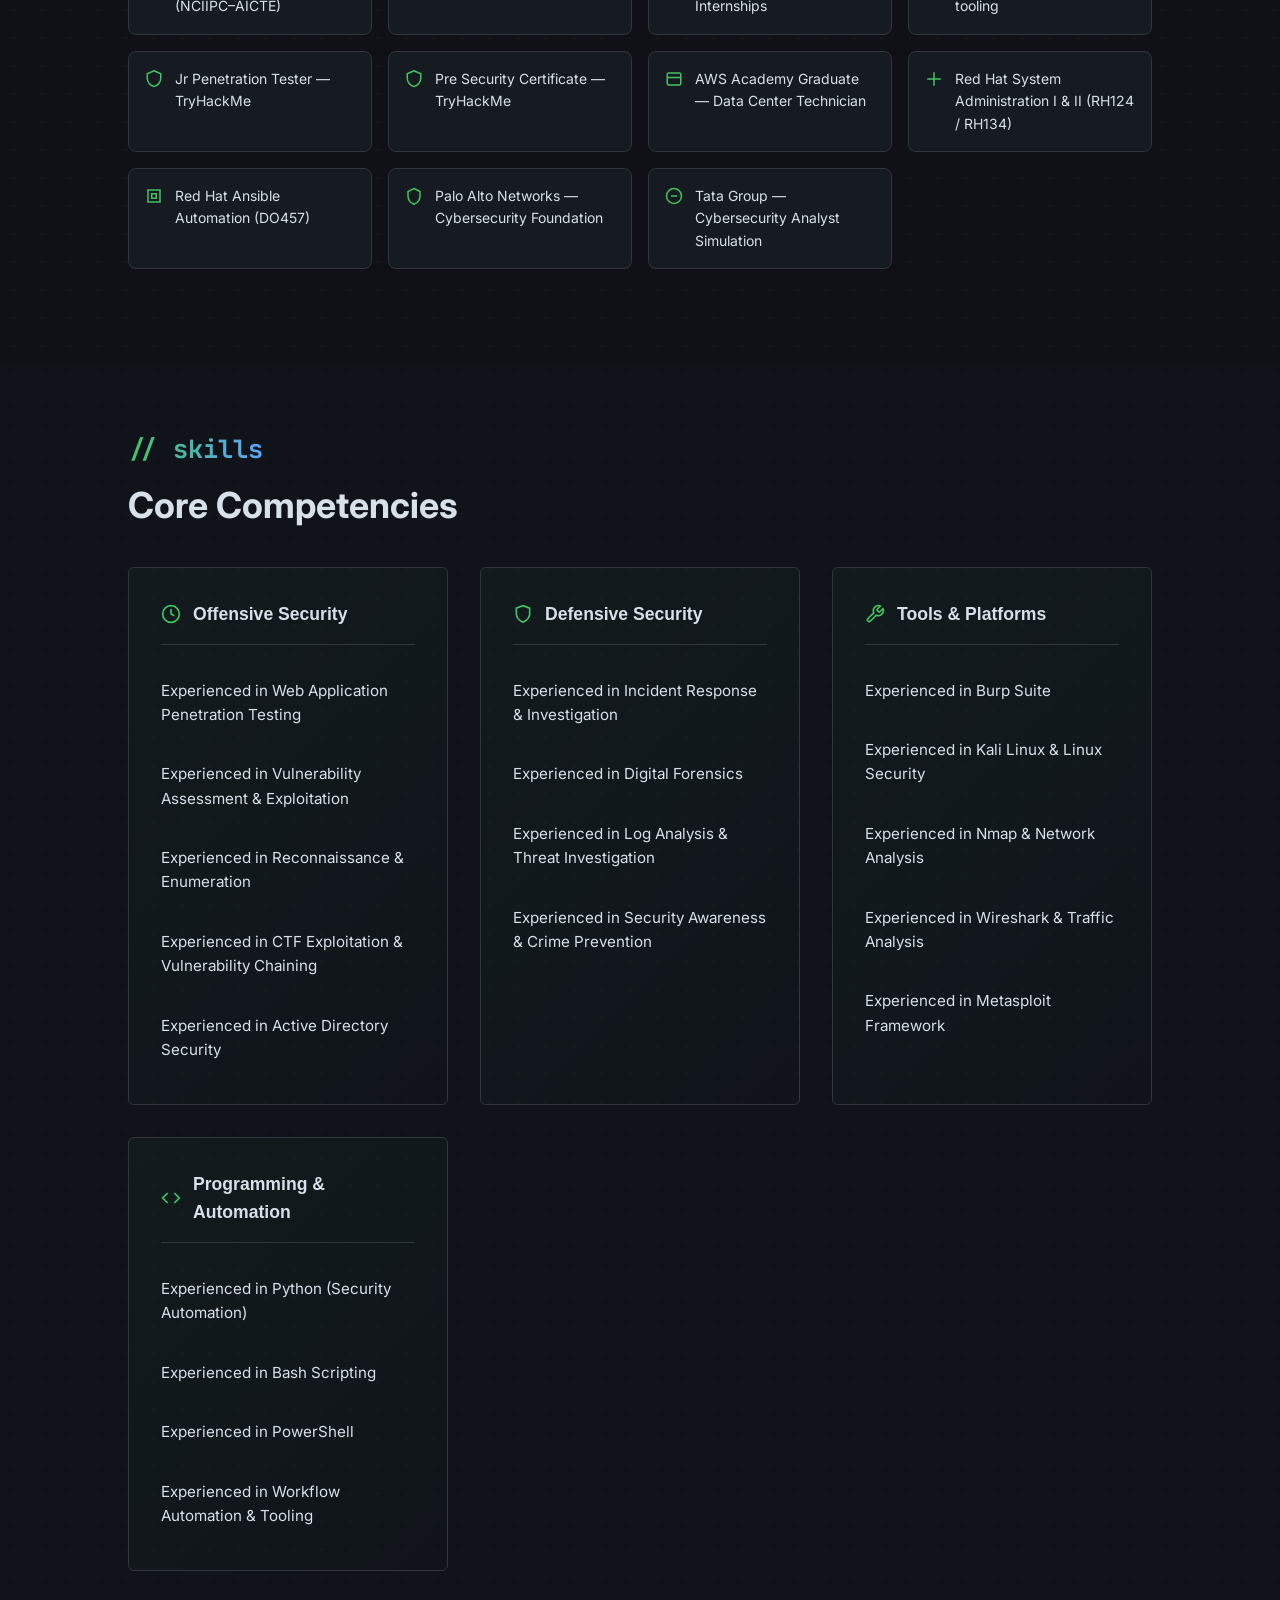
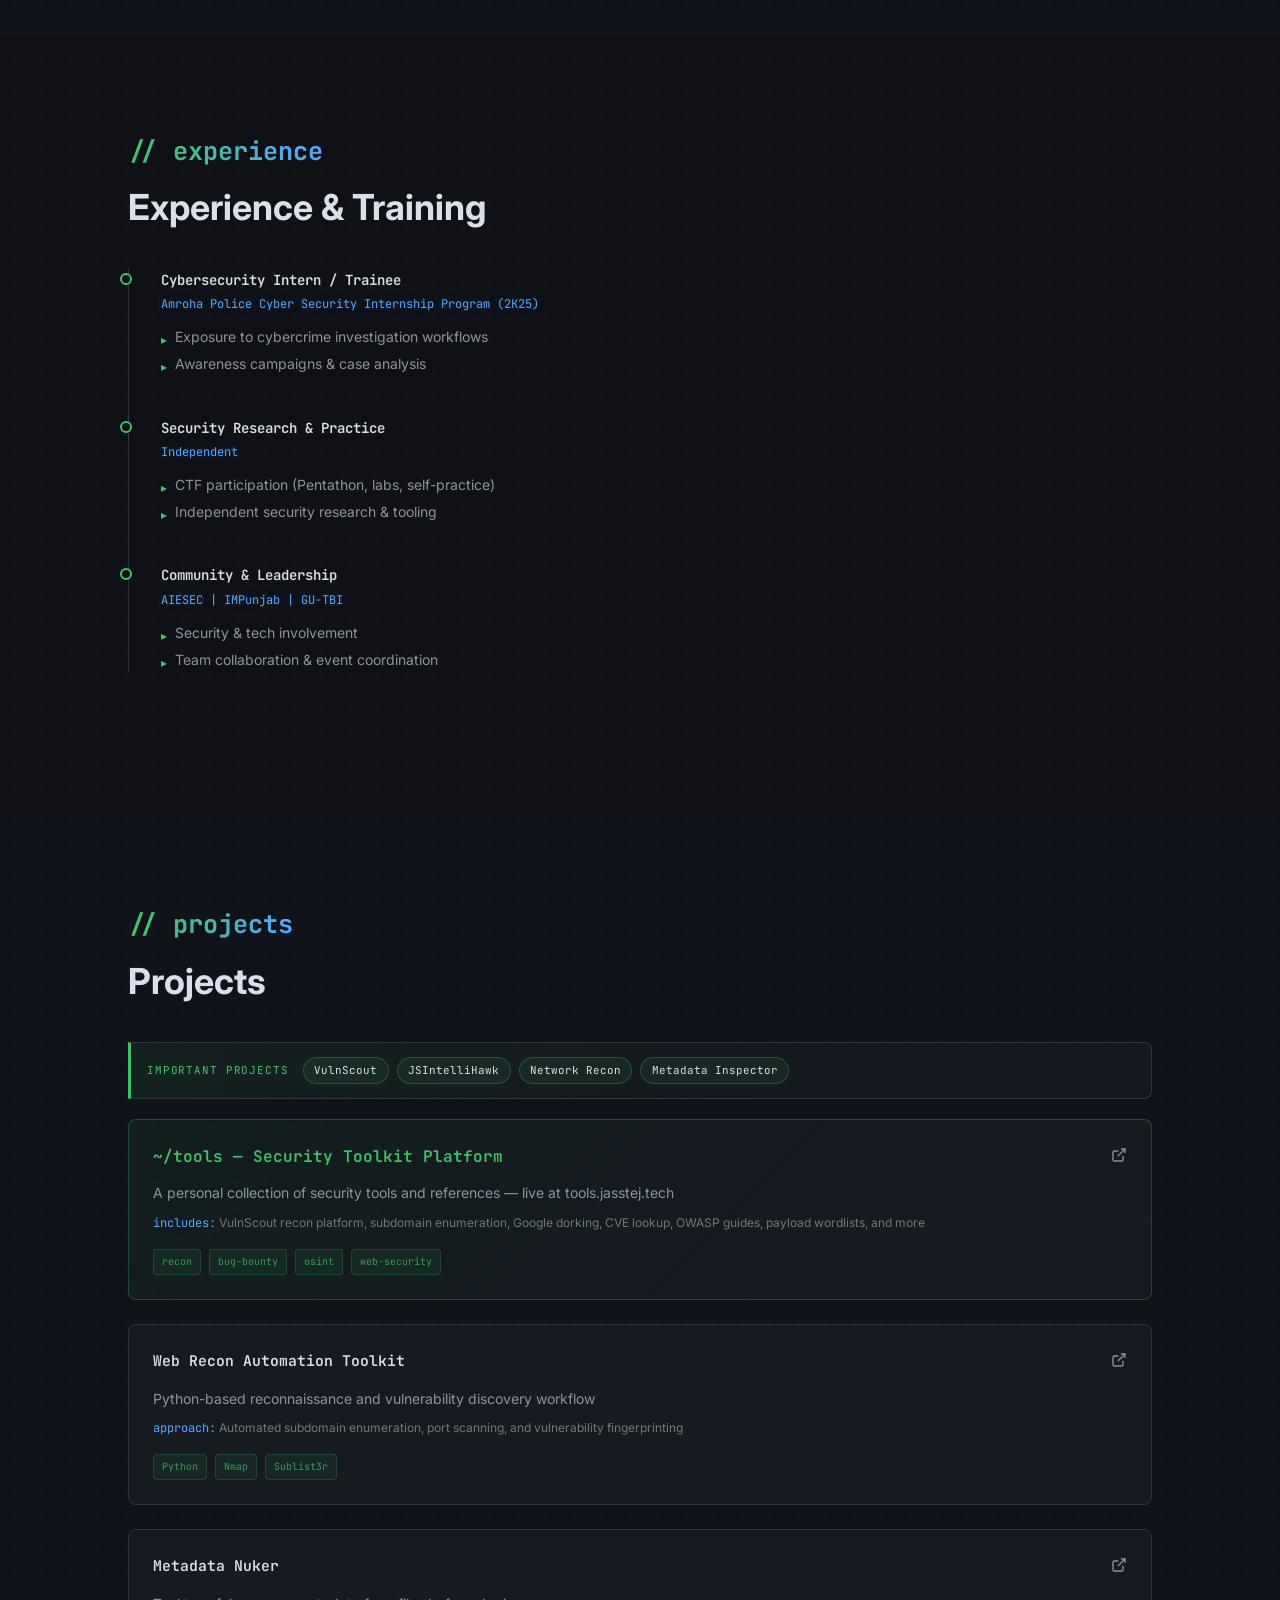
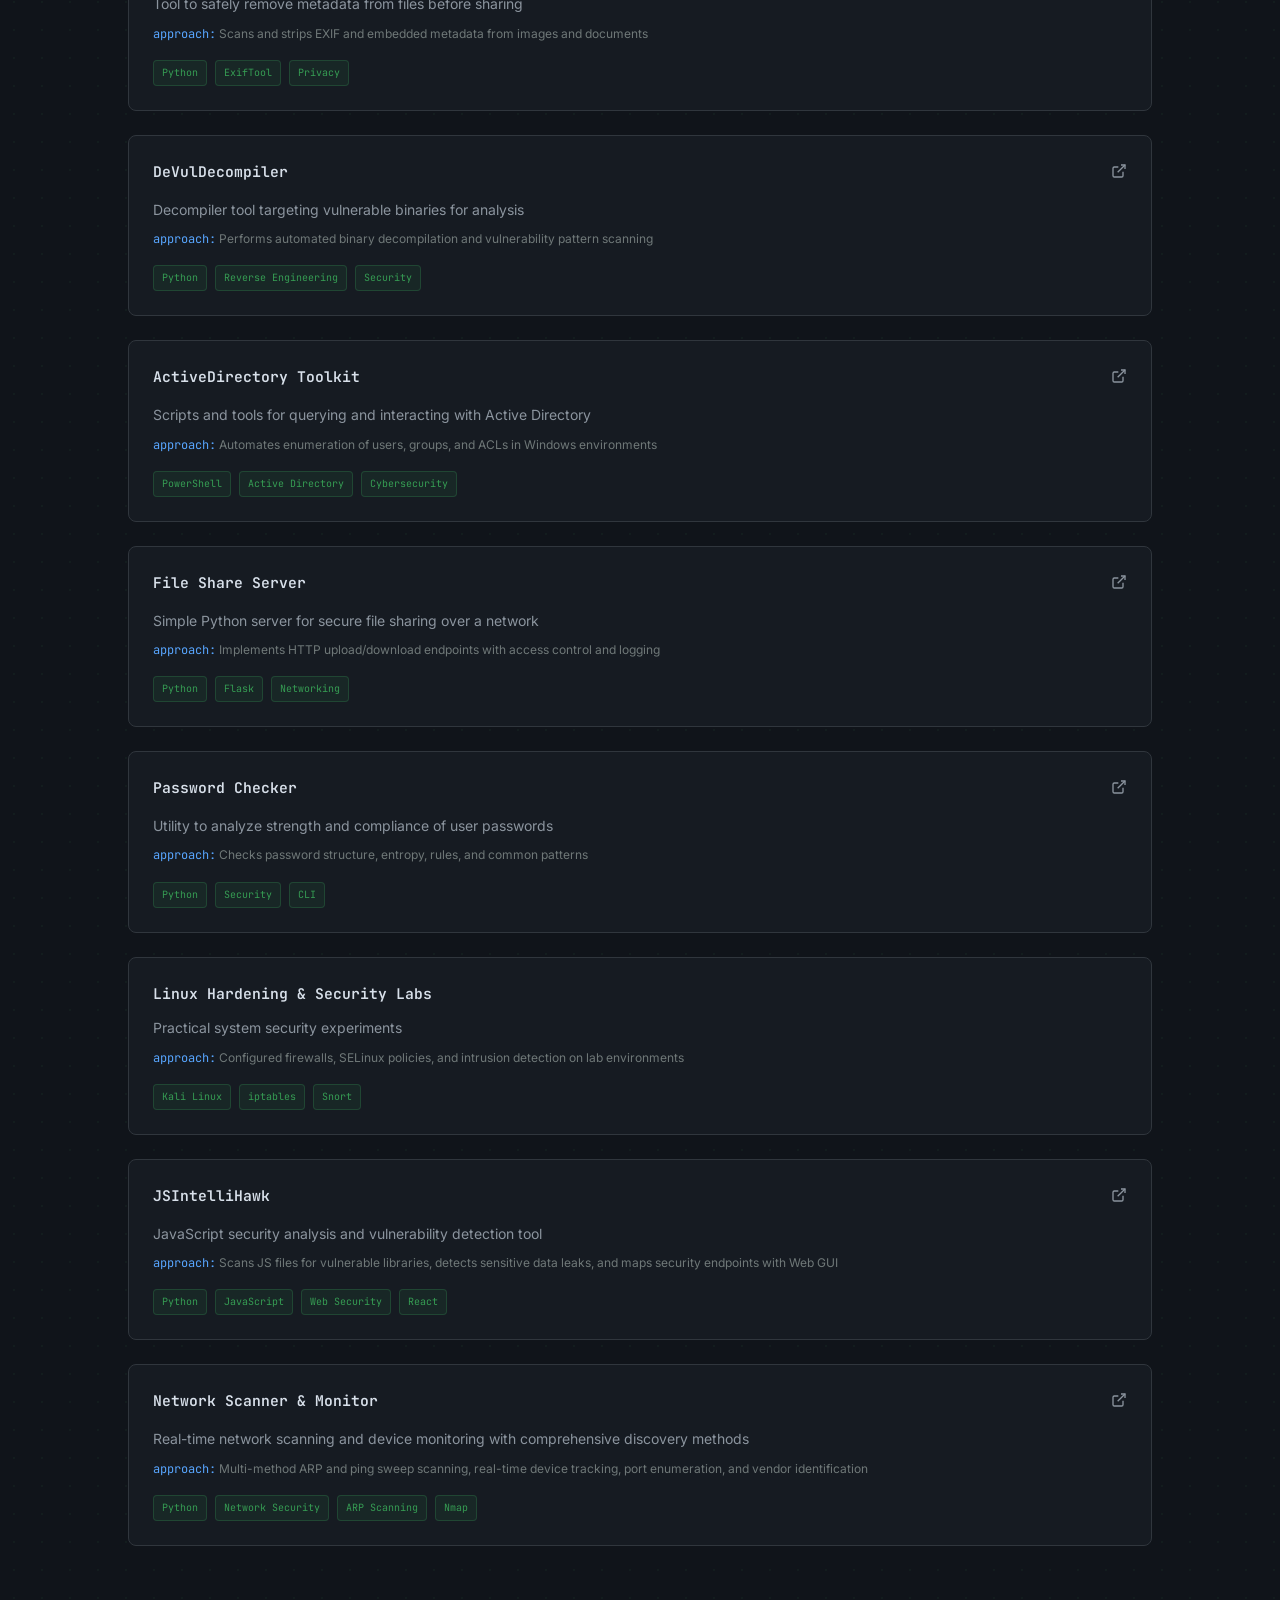
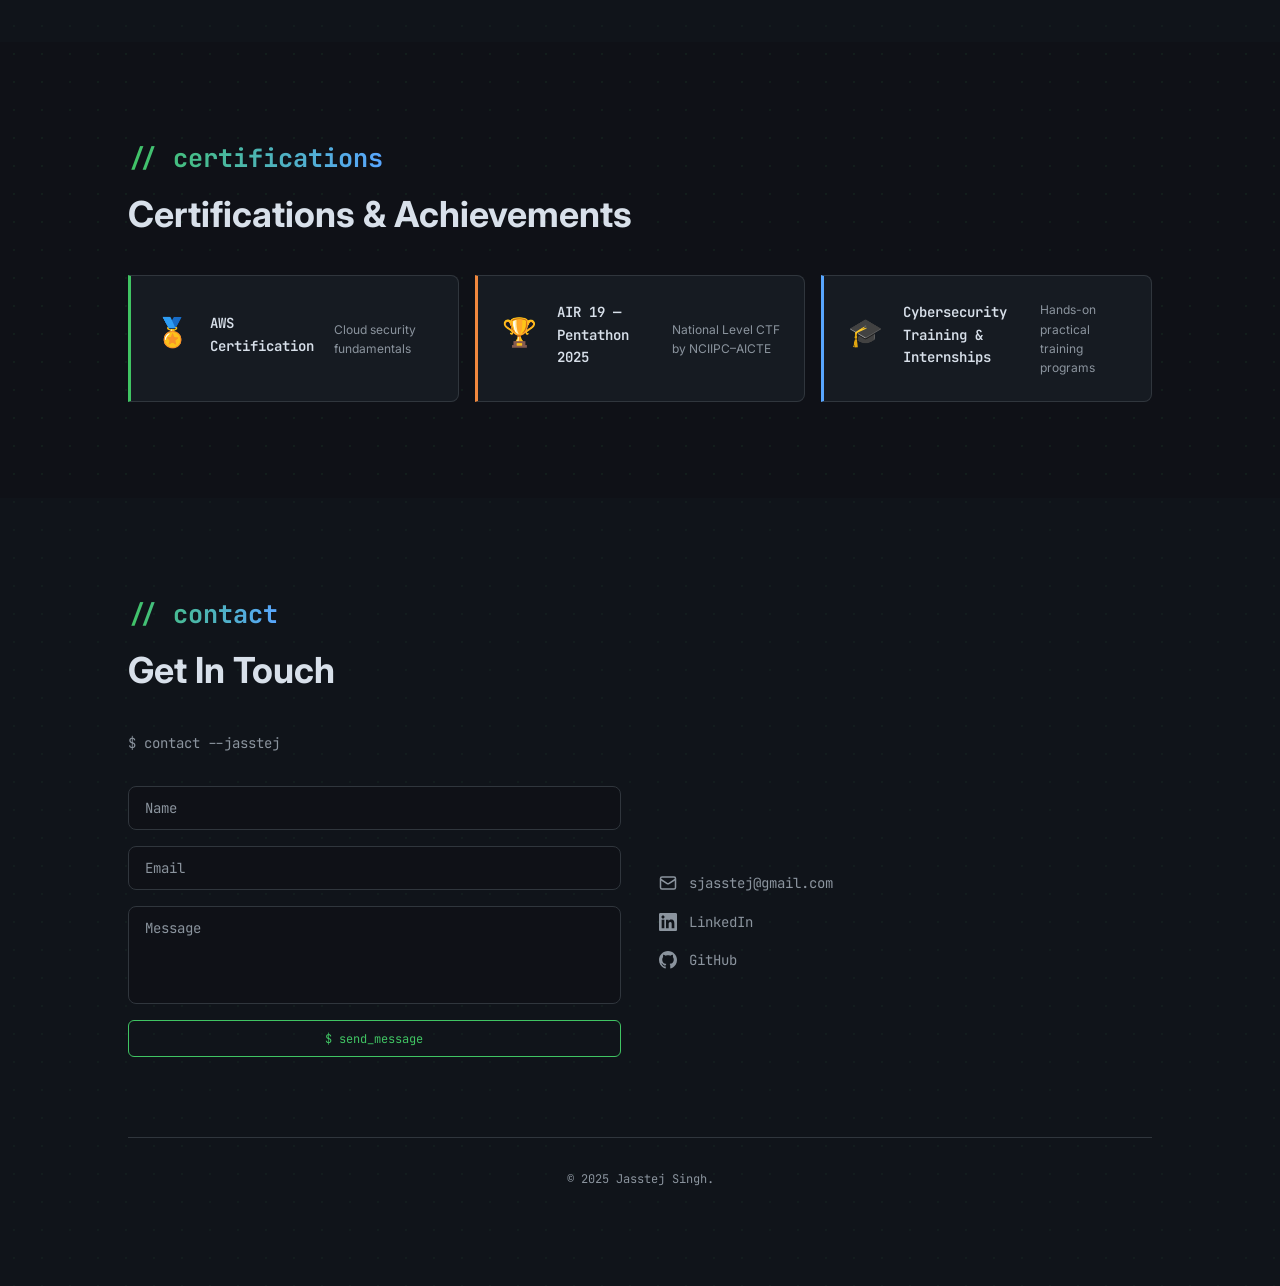
==== commit fd1fc400: "feat: update skills section to emphasize experience and add project bar for important projects" ====
--- a/index.html
+++ b/index.html
@@ -260,24 +260,19 @@
                     </div>
                     <div class="skill-items">
                         <div class="skill-item">
-                            <span class="skill-name">Web Application Penetration Testing</span>
-                            <span class="proficiency proficiency-expert">Expert</span>
-                        </div>
-                        <div class="skill-item">
-                            <span class="skill-name">Vulnerability Assessment & Exploitation</span>
-                            <span class="proficiency proficiency-advanced">Advanced</span>
-                        </div>
-                        <div class="skill-item">
-                            <span class="skill-name">Reconnaissance & Enumeration</span>
-                            <span class="proficiency proficiency-expert">Expert</span>
-                        </div>
-                        <div class="skill-item">
-                            <span class="skill-name">CTF Exploitation & Vulnerability Chaining</span>
-                            <span class="proficiency proficiency-advanced">Advanced</span>
-                        </div>
-                        <div class="skill-item">
-                            <span class="skill-name">Active Directory Security</span>
-                            <span class="proficiency proficiency-intermediate">Intermediate</span>
+                            <span class="skill-name">Experienced in Web Application Penetration Testing</span>
+                        </div>
+                        <div class="skill-item">
+                            <span class="skill-name">Experienced in Vulnerability Assessment & Exploitation</span>
+                        </div>
+                        <div class="skill-item">
+                            <span class="skill-name">Experienced in Reconnaissance & Enumeration</span>
+                        </div>
+                        <div class="skill-item">
+                            <span class="skill-name">Experienced in CTF Exploitation & Vulnerability Chaining</span>
+                        </div>
+                        <div class="skill-item">
+                            <span class="skill-name">Experienced in Active Directory Security</span>
                         </div>
                     </div>
                 </div>
@@ -292,20 +287,16 @@
                     </div>
                     <div class="skill-items">
                         <div class="skill-item">
-                            <span class="skill-name">Incident Response & Investigation</span>
-                            <span class="proficiency proficiency-advanced">Advanced</span>
-                        </div>
-                        <div class="skill-item">
-                            <span class="skill-name">Digital Forensics</span>
-                            <span class="proficiency proficiency-intermediate">Intermediate</span>
-                        </div>
-                        <div class="skill-item">
-                            <span class="skill-name">Log Analysis & Threat Investigation</span>
-                            <span class="proficiency proficiency-advanced">Advanced</span>
-                        </div>
-                        <div class="skill-item">
-                            <span class="skill-name">Security Awareness & Crime Prevention</span>
-                            <span class="proficiency proficiency-advanced">Advanced</span>
+                            <span class="skill-name">Experienced in Incident Response & Investigation</span>
+                        </div>
+                        <div class="skill-item">
+                            <span class="skill-name">Experienced in Digital Forensics</span>
+                        </div>
+                        <div class="skill-item">
+                            <span class="skill-name">Experienced in Log Analysis & Threat Investigation</span>
+                        </div>
+                        <div class="skill-item">
+                            <span class="skill-name">Experienced in Security Awareness & Crime Prevention</span>
                         </div>
                     </div>
                 </div>
@@ -320,24 +311,19 @@
                     </div>
                     <div class="skill-items">
                         <div class="skill-item">
-                            <span class="skill-name">Burp Suite</span>
-                            <span class="proficiency proficiency-expert">Expert</span>
-                        </div>
-                        <div class="skill-item">
-                            <span class="skill-name">Kali Linux & Linux Security</span>
-                            <span class="proficiency proficiency-expert">Expert</span>
-                        </div>
-                        <div class="skill-item">
-                            <span class="skill-name">Nmap & Network Analysis</span>
-                            <span class="proficiency proficiency-advanced">Advanced</span>
-                        </div>
-                        <div class="skill-item">
-                            <span class="skill-name">Wireshark & Traffic Analysis</span>
-                            <span class="proficiency proficiency-advanced">Advanced</span>
-                        </div>
-                        <div class="skill-item">
-                            <span class="skill-name">Metasploit Framework</span>
-                            <span class="proficiency proficiency-advanced">Advanced</span>
+                            <span class="skill-name">Experienced in Burp Suite</span>
+                        </div>
+                        <div class="skill-item">
+                            <span class="skill-name">Experienced in Kali Linux & Linux Security</span>
+                        </div>
+                        <div class="skill-item">
+                            <span class="skill-name">Experienced in Nmap & Network Analysis</span>
+                        </div>
+                        <div class="skill-item">
+                            <span class="skill-name">Experienced in Wireshark & Traffic Analysis</span>
+                        </div>
+                        <div class="skill-item">
+                            <span class="skill-name">Experienced in Metasploit Framework</span>
                         </div>
                     </div>
                 </div>
@@ -353,20 +339,16 @@
                     </div>
                     <div class="skill-items">
                         <div class="skill-item">
-                            <span class="skill-name">Python (Security Automation)</span>
-                            <span class="proficiency proficiency-expert">Expert</span>
-                        </div>
-                        <div class="skill-item">
-                            <span class="skill-name">Bash Scripting</span>
-                            <span class="proficiency proficiency-advanced">Advanced</span>
-                        </div>
-                        <div class="skill-item">
-                            <span class="skill-name">PowerShell</span>
-                            <span class="proficiency proficiency-intermediate">Intermediate</span>
-                        </div>
-                        <div class="skill-item">
-                            <span class="skill-name">Workflow Automation & Tooling</span>
-                            <span class="proficiency proficiency-advanced">Advanced</span>
+                            <span class="skill-name">Experienced in Python (Security Automation)</span>
+                        </div>
+                        <div class="skill-item">
+                            <span class="skill-name">Experienced in Bash Scripting</span>
+                        </div>
+                        <div class="skill-item">
+                            <span class="skill-name">Experienced in PowerShell</span>
+                        </div>
+                        <div class="skill-item">
+                            <span class="skill-name">Experienced in Workflow Automation & Tooling</span>
                         </div>
                     </div>
                 </div>
@@ -430,6 +412,16 @@
                 <h3 class="section-title">Projects</h3>
             </div>
 
+            <div class="project-bar" aria-label="Important projects">
+                <span class="project-bar-label">Important Projects</span>
+                <div class="project-bar-links">
+                    <a href="https://tools.jasstej.tech/vulnscout/index.html" target="_blank" rel="noopener noreferrer" class="project-bar-link">VulnScout</a>
+                    <a href="https://tools.jasstej.tech/jsintelliHawk/index.html" target="_blank" rel="noopener noreferrer" class="project-bar-link">JSIntelliHawk</a>
+                    <a href="https://tools.jasstej.tech/network-recon/index.html" target="_blank" rel="noopener noreferrer" class="project-bar-link">Network Recon</a>
+                    <a href="https://tools.jasstej.tech/metadata-inspector/index.html" target="_blank" rel="noopener noreferrer" class="project-bar-link">Metadata Inspector</a>
+                </div>
+            </div>
+
 
             <div class="projects-grid">
                 <div class="project-card project-card-featured">
--- a/styles.css
+++ b/styles.css
@@ -714,6 +714,53 @@
    ===================== */
 #projects {
     background-color: rgba(22, 27, 34, 0.3);
+}
+
+.project-bar {
+    display: flex;
+    align-items: flex-start;
+    gap: 0.9rem;
+    padding: 0.85rem 1rem;
+    margin-bottom: 1.25rem;
+    border: 1px solid var(--border);
+    border-left: 3px solid var(--primary);
+    border-radius: 0 0.5rem 0.5rem 0;
+    background: linear-gradient(90deg, rgba(64, 196, 99, 0.08) 0%, rgba(22, 27, 34, 0.7) 65%);
+}
+
+.project-bar-label {
+    font-family: 'JetBrains Mono', monospace;
+    font-size: 0.68rem;
+    color: var(--primary);
+    text-transform: uppercase;
+    letter-spacing: 0.08em;
+    white-space: nowrap;
+    padding-top: 0.35rem;
+}
+
+.project-bar-links {
+    display: flex;
+    flex-wrap: wrap;
+    gap: 0.5rem;
+}
+
+.project-bar-link {
+    font-family: 'JetBrains Mono', monospace;
+    font-size: 0.68rem;
+    line-height: 1;
+    text-decoration: none;
+    color: var(--foreground);
+    border: 1px solid rgba(64, 196, 99, 0.28);
+    background-color: rgba(64, 196, 99, 0.08);
+    border-radius: 999px;
+    padding: 0.45rem 0.65rem;
+    transition: all 0.2s ease;
+}
+
+.project-bar-link:hover {
+    color: var(--primary);
+    border-color: rgba(64, 196, 99, 0.55);
+    background-color: rgba(64, 196, 99, 0.15);
 }
 
 .projects-grid {
@@ -1345,3 +1392,212 @@
     align-items: center;
     gap: 0.5rem;
 }
+
+/* =====================
+   RESPONSIVE OPTIMIZATION PASS
+   ===================== */
+html,
+body {
+    width: 100%;
+    overflow-x: hidden;
+}
+
+body {
+    font-size: clamp(0.95rem, 0.35vw + 0.85rem, 1.05rem);
+}
+
+.navbar-container {
+    max-width: min(1200px, 100% - 2rem);
+    padding: 0.75rem clamp(0.75rem, 2.5vw, 1.5rem);
+}
+
+.nav-links-desktop {
+    gap: clamp(0.75rem, 1.8vw, 1.5rem);
+}
+
+.nav-link,
+.nav-dropdown-btn {
+    font-size: clamp(0.7rem, 0.2vw + 0.65rem, 0.78rem);
+}
+
+.hero {
+    min-height: calc(100dvh - 60px);
+    padding: clamp(1rem, 3vw, 2rem);
+}
+
+.hero-content {
+    max-width: min(52rem, 100%);
+}
+
+.terminal-box {
+    padding: clamp(1rem, 2.2vw, 1.5rem);
+}
+
+.terminal-title {
+    overflow: hidden;
+    text-overflow: ellipsis;
+    white-space: nowrap;
+}
+
+.terminal-line {
+    font-size: clamp(0.78rem, 0.3vw + 0.72rem, 0.9rem);
+}
+
+.hero-stats {
+    gap: 0.75rem 1rem;
+    padding: clamp(0.85rem, 1.8vw, 1.1rem);
+}
+
+.social-links {
+    flex-wrap: wrap;
+}
+
+.btn {
+    padding: 0.6rem 1.05rem;
+}
+
+section {
+    padding: clamp(3.25rem, 8vw, 6rem) clamp(1rem, 4vw, 1.5rem);
+}
+
+.section-container {
+    max-width: min(64rem, 100%);
+}
+
+.section-title {
+    font-size: clamp(1.5rem, 2.8vw, 2.25rem);
+}
+
+.highlights-grid {
+    grid-template-columns: repeat(auto-fit, minmax(min(100%, 240px), 1fr));
+}
+
+#skills {
+    padding: clamp(3.25rem, 8vw, 4rem) 0;
+}
+
+.skills-container {
+    grid-template-columns: repeat(auto-fit, minmax(min(100%, 300px), 1fr));
+    gap: clamp(1rem, 2.5vw, 2rem);
+}
+
+.skill-category {
+    padding: clamp(1rem, 2.8vw, 2rem);
+}
+
+.skill-item {
+    justify-content: flex-start;
+    align-items: flex-start;
+    padding: 0.6rem 0;
+}
+
+.projects-grid {
+    grid-template-columns: 1fr;
+}
+
+.project-card {
+    padding: clamp(1rem, 2.5vw, 1.5rem);
+}
+
+.project-title {
+    font-size: clamp(0.82rem, 0.3vw + 0.75rem, 0.92rem);
+}
+
+.cert-card {
+    padding: clamp(1rem, 2.4vw, 1.5rem);
+}
+
+.contact-content {
+    gap: clamp(1.25rem, 3vw, 2.5rem);
+    margin-bottom: clamp(2.5rem, 5vw, 5rem);
+}
+
+@media (max-width: 1024px) {
+    .scroll-indicator {
+        display: none;
+    }
+}
+
+@media (max-width: 768px) {
+    .hero {
+        margin-top: 56px;
+    }
+
+    .hero-actions {
+        gap: 1rem;
+    }
+
+    .hero-stat {
+        width: 100%;
+        font-size: 0.72rem;
+    }
+
+    .cta-buttons {
+        width: 100%;
+    }
+
+    .cta-buttons .btn {
+        width: 100%;
+    }
+
+    .experience-timeline {
+        padding-left: 1.25rem;
+    }
+
+    .timeline-dot {
+        left: -27px;
+    }
+
+    .contact-links {
+        gap: 0.85rem;
+    }
+
+    .project-bar {
+        flex-direction: column;
+        gap: 0.65rem;
+        padding: 0.8rem 0.85rem;
+    }
+
+    .project-bar-label {
+        padding-top: 0;
+    }
+}
+
+@media (max-width: 480px) {
+    .navbar-logo {
+        font-size: 0.8rem;
+    }
+
+    .nav-links-mobile {
+        padding: 0.8rem 0.9rem 1rem;
+    }
+
+    .terminal-header {
+        margin-bottom: 1rem;
+        padding-bottom: 0.75rem;
+    }
+
+    .terminal-title {
+        max-width: 165px;
+        margin-left: 0.45rem;
+        font-size: 0.68rem;
+    }
+
+    .project-header {
+        gap: 0.65rem;
+    }
+
+    .project-link {
+        flex-shrink: 0;
+    }
+
+    .contact-input {
+        padding: 0.68rem 0.85rem;
+    }
+}
+
+@media (min-width: 1200px) {
+    .hero-content {
+        max-width: 56rem;
+    }
+}
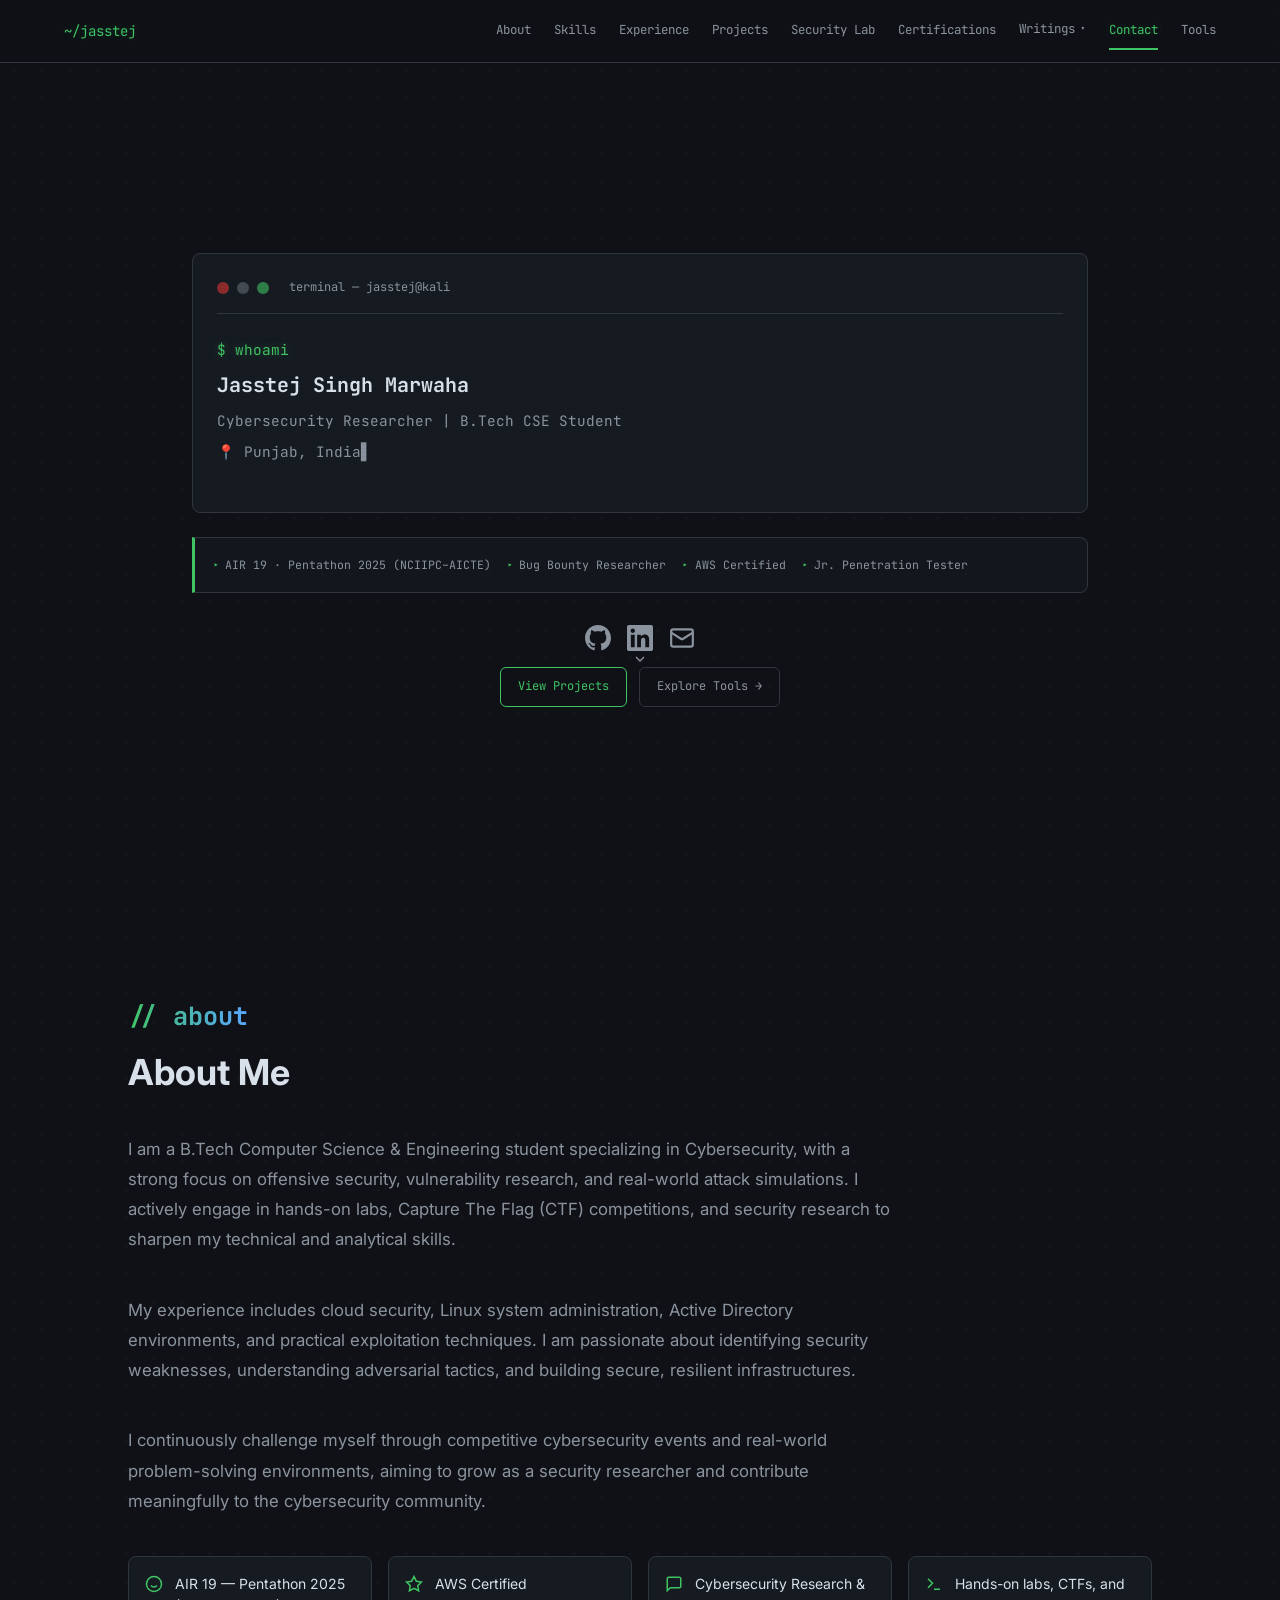
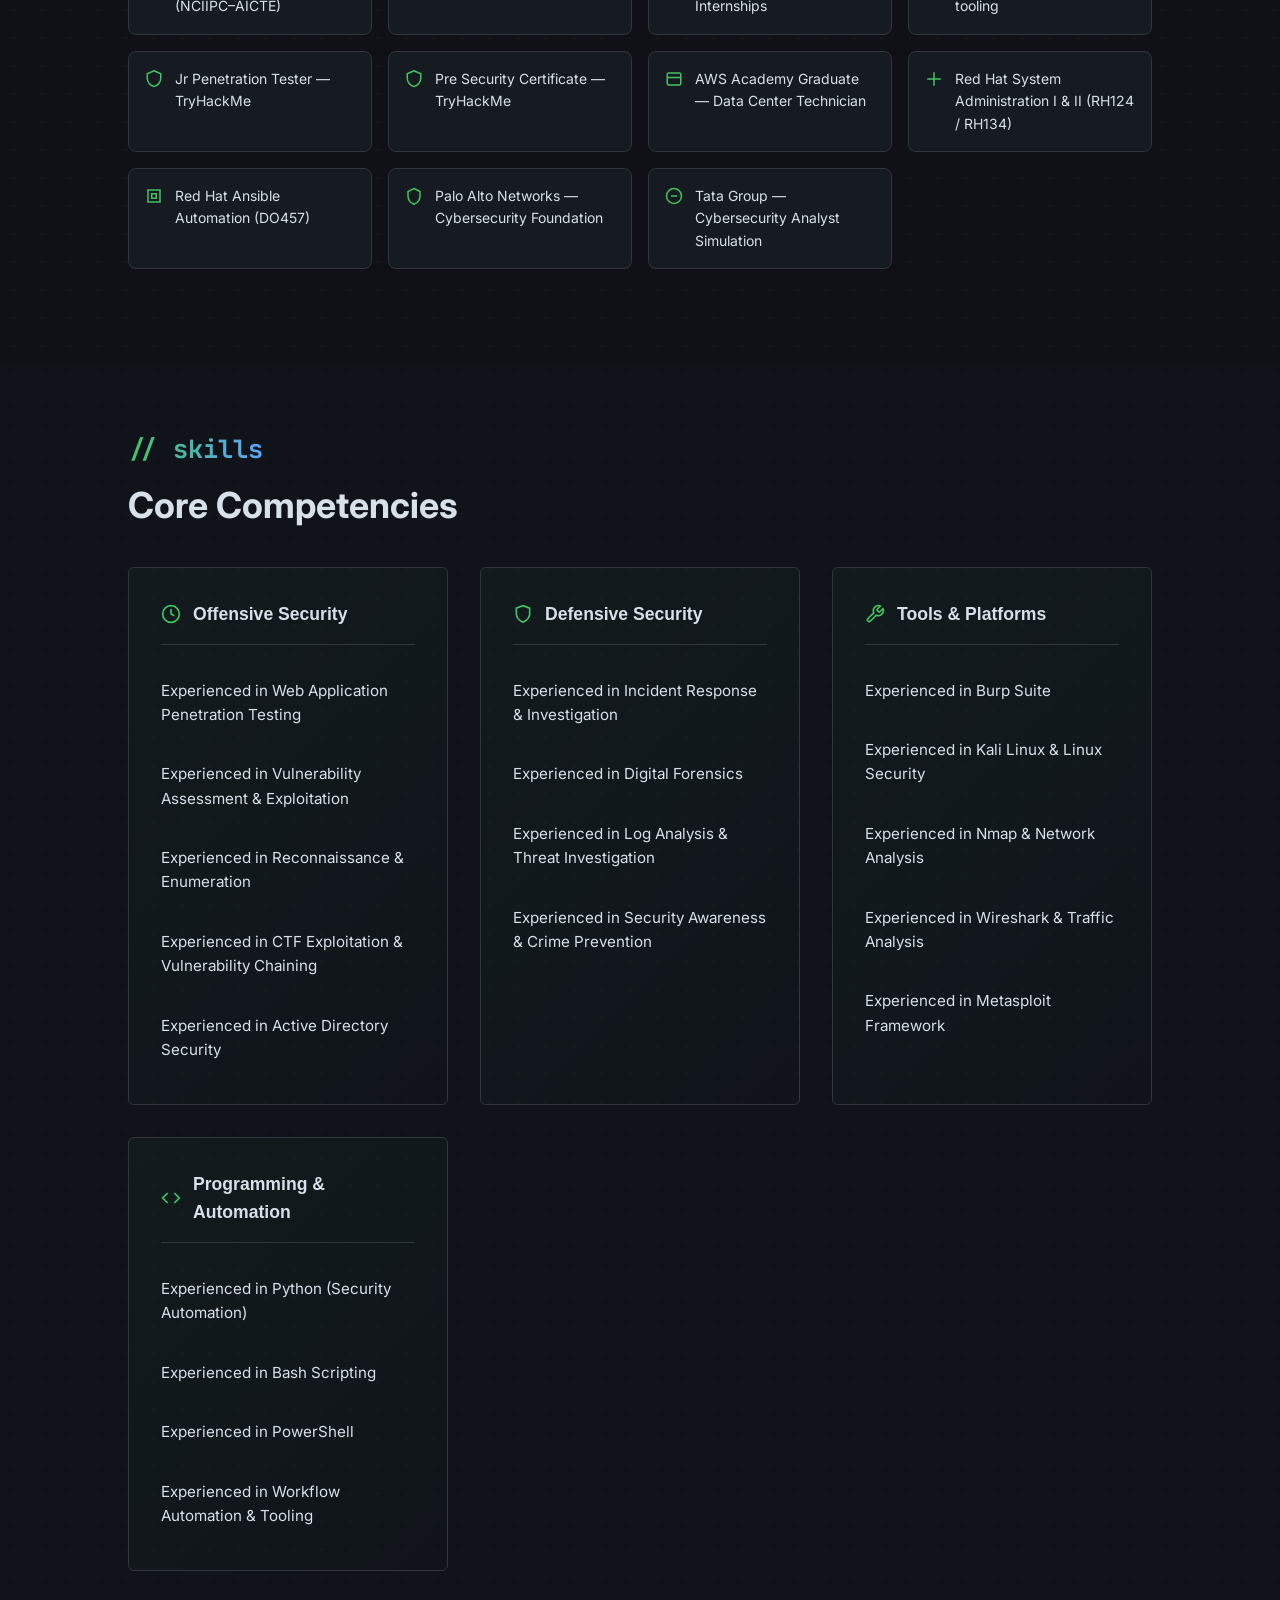
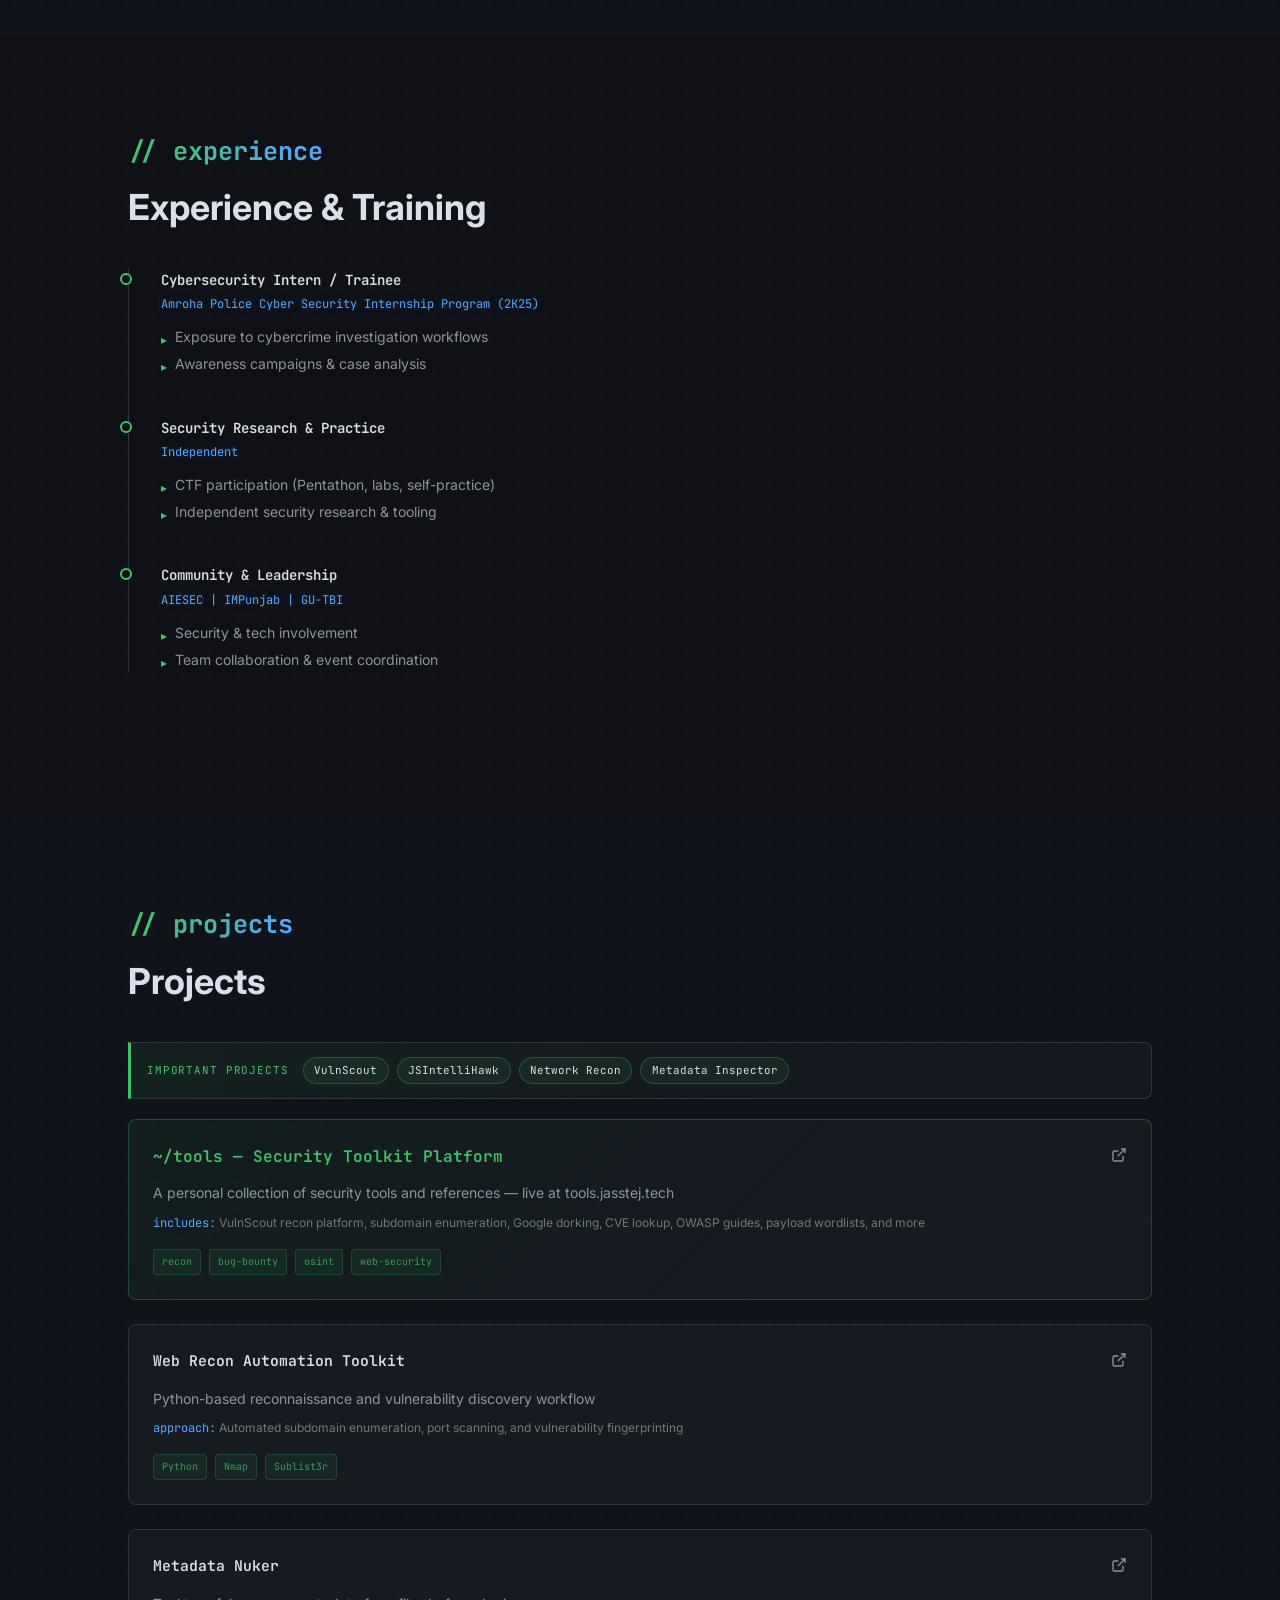
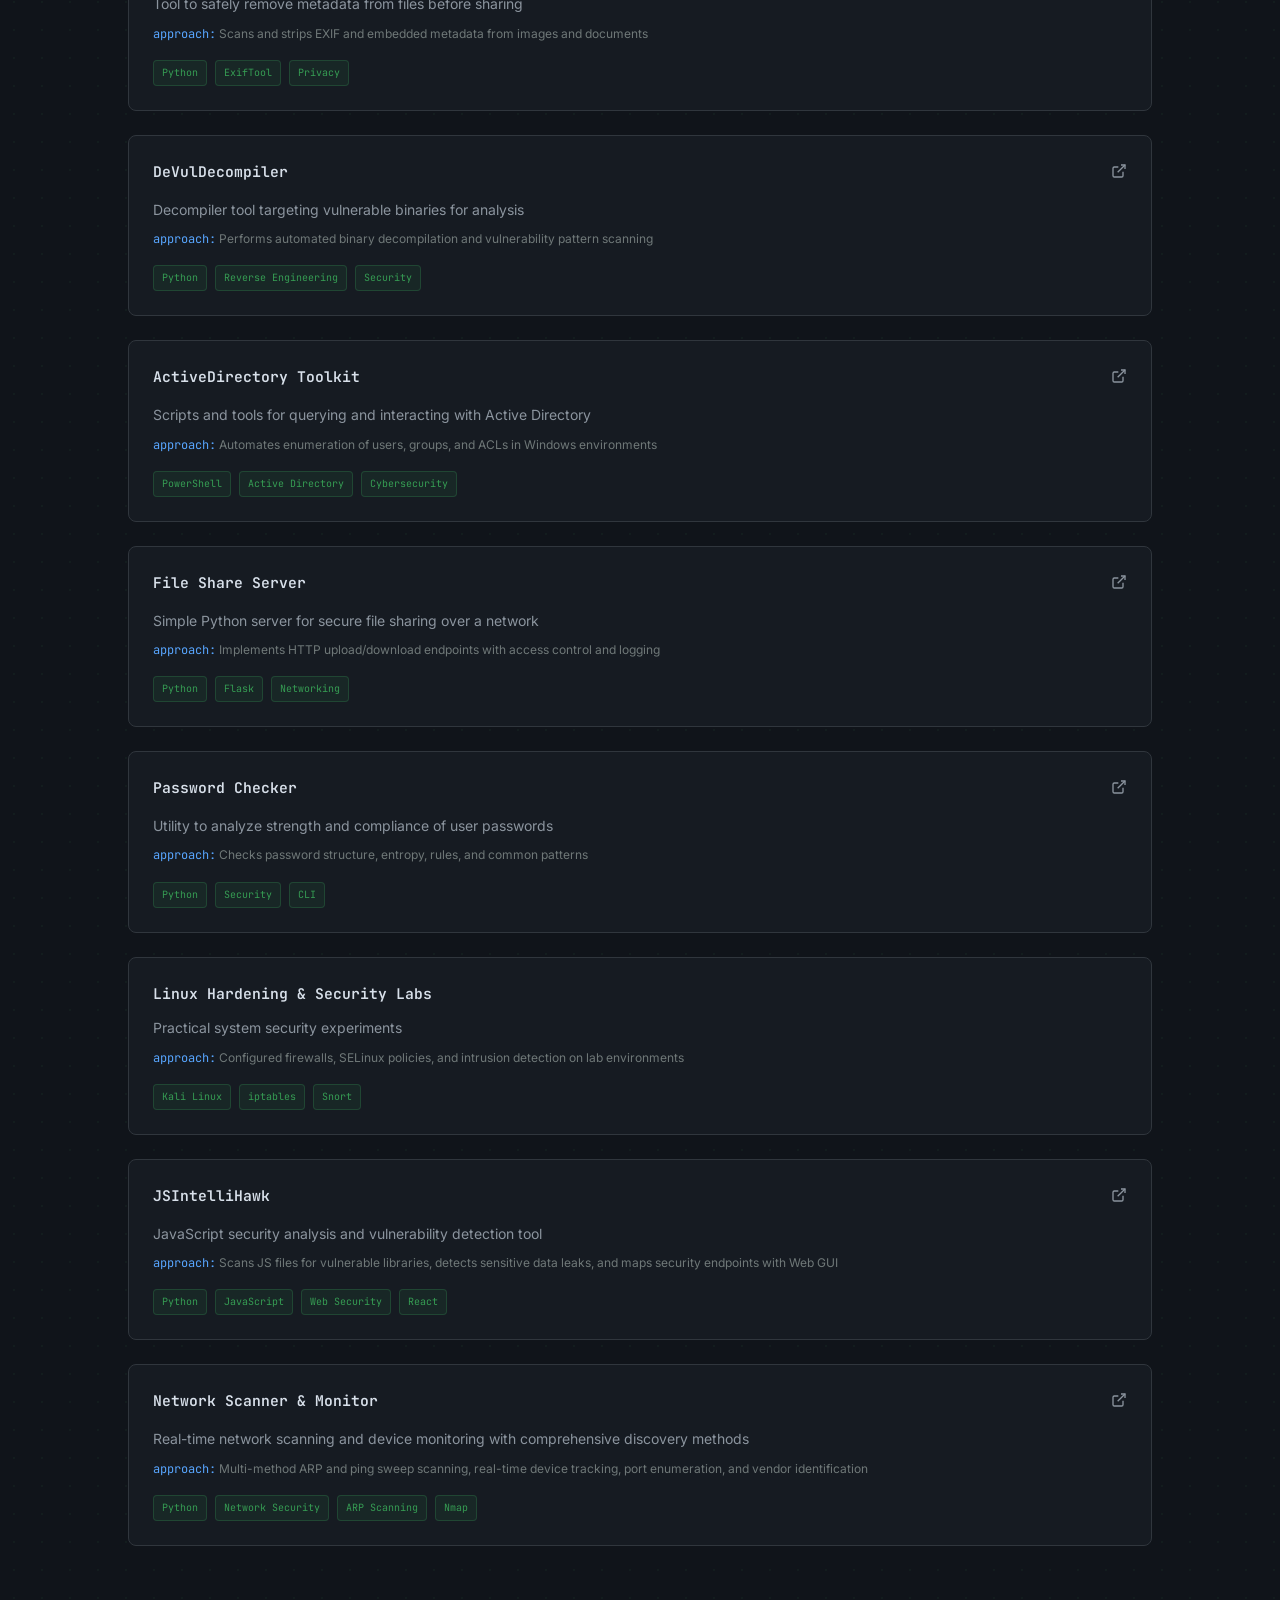
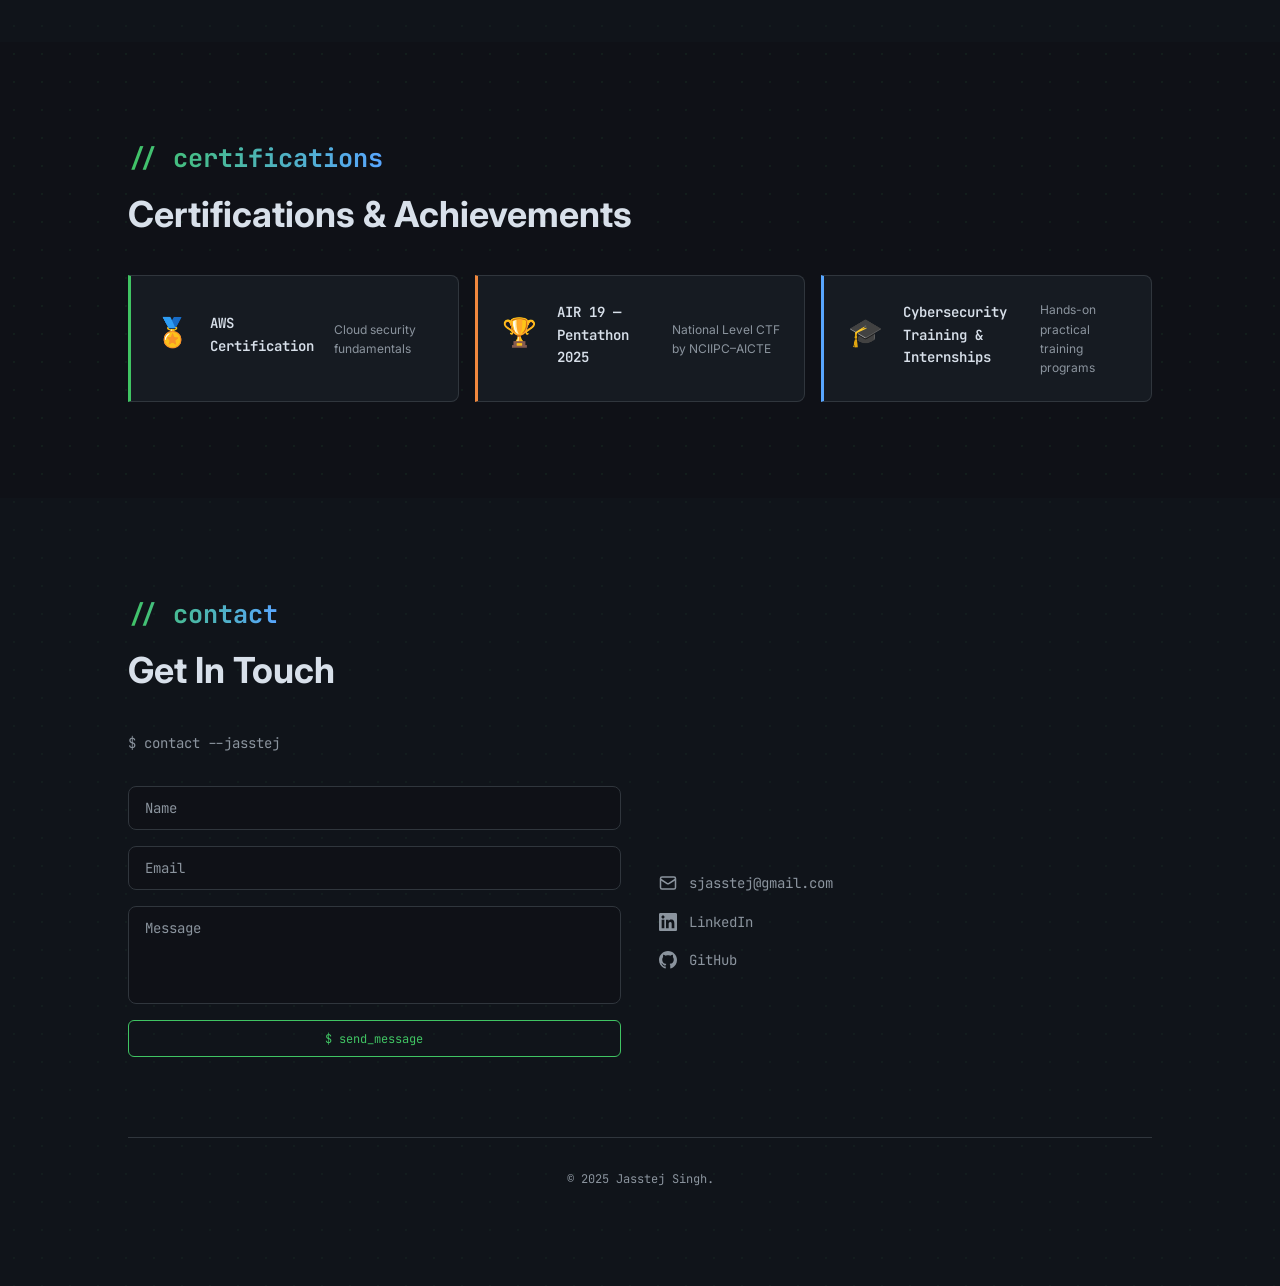
==== commit 8db9ab0b: "feat: update Writings dropdown links to point to the blog" ====
--- a/index.html
+++ b/index.html
@@ -27,9 +27,9 @@
                         Writings <span class="dropdown-chevron">▾</span>
                     </button>
                     <div class="nav-dropdown-menu">
-                        <a href="#" class="nav-dropdown-item">Blog <span class="nav-soon">soon</span></a>
-                        <a href="#" class="nav-dropdown-item">Writeups <span class="nav-soon">soon</span></a>
-                        <a href="#" class="nav-dropdown-item">Walkthroughs <span class="nav-soon">soon</span></a>
+                        <a href="https://blog.jasstej.tech" class="nav-dropdown-item">Blog</a>
+                        <a href="https://blog.jasstej.tech" class="nav-dropdown-item">Writeups</a>
+                        <a href="https://blog.jasstej.tech" class="nav-dropdown-item">Walkthroughs</a>
                     </div>
                 </div>
                 <a href="#contact" class="nav-link">Contact</a>
@@ -54,9 +54,9 @@
             <a href="#certifications" class="nav-link">Certifications</a>
             <div class="nav-mobile-group">
                 <div class="nav-mobile-group-label">Writings</div>
-                <a href="#" class="nav-link nav-link-sub">Blog <span class="nav-soon">soon</span></a>
-                <a href="#" class="nav-link nav-link-sub">Writeups <span class="nav-soon">soon</span></a>
-                <a href="#" class="nav-link nav-link-sub">Walkthroughs <span class="nav-soon">soon</span></a>
+                <a href="https://blog.jasstej.tech" class="nav-link nav-link-sub">Blog</a>
+                <a href="https://blog.jasstej.tech" class="nav-link nav-link-sub">Writeups</a>
+                <a href="https://blog.jasstej.tech" class="nav-link nav-link-sub">Walkthroughs</a>
             </div>
             <a href="#contact" class="nav-link">Contact</a>
             <a href="https://tools.jasstej.tech" class="nav-link">Tools</a>
